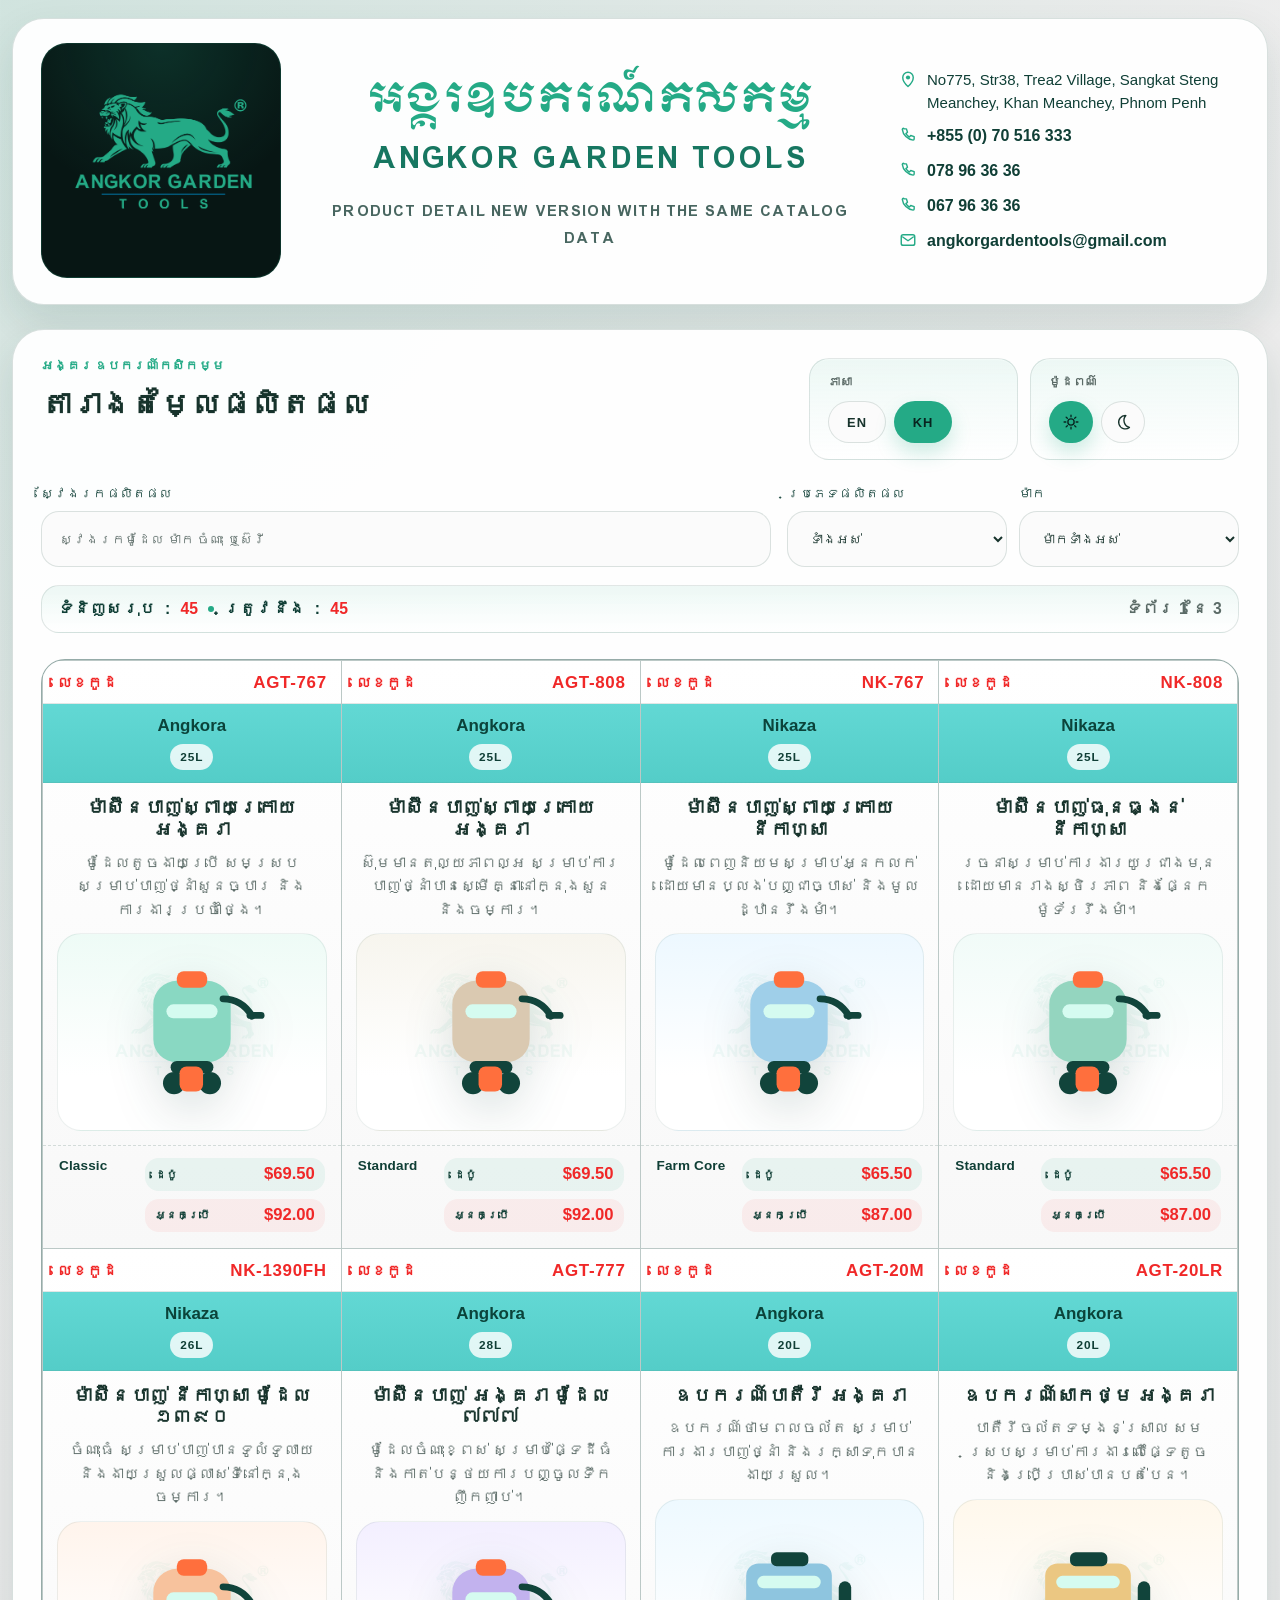
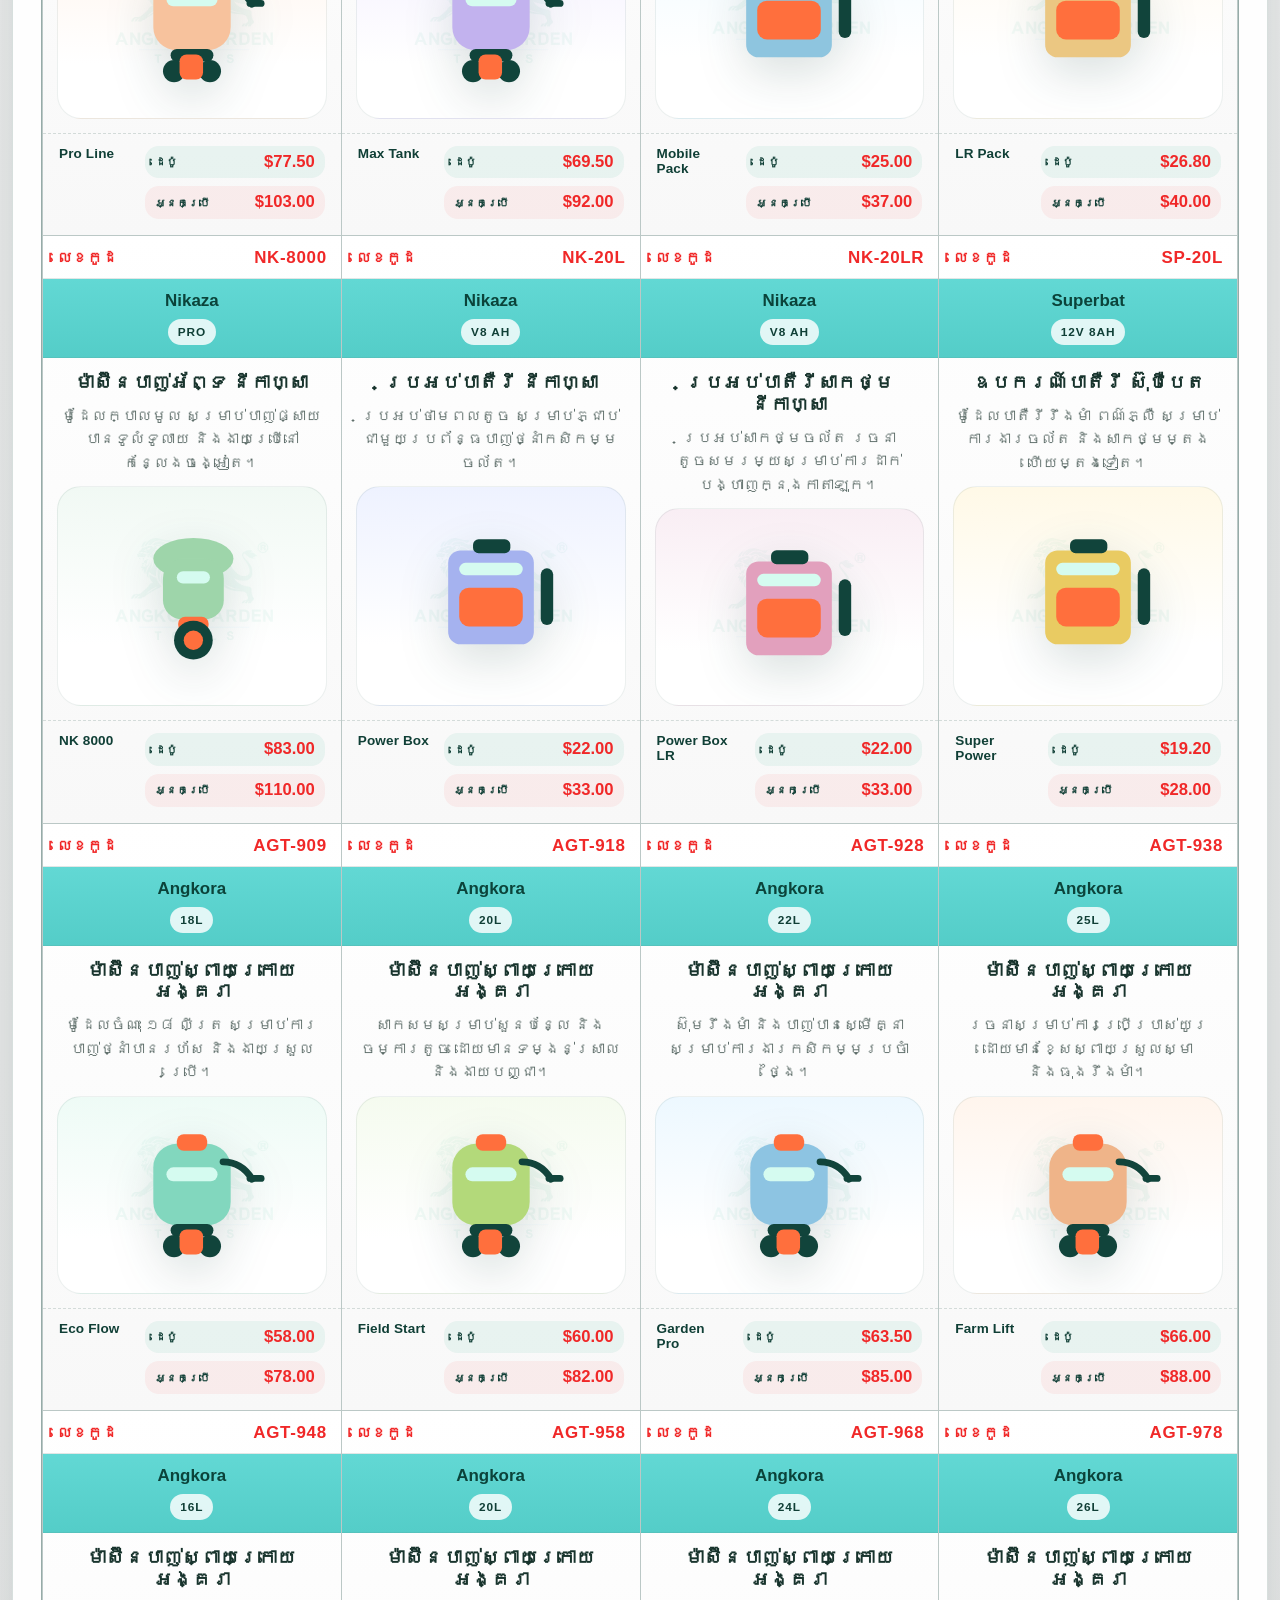
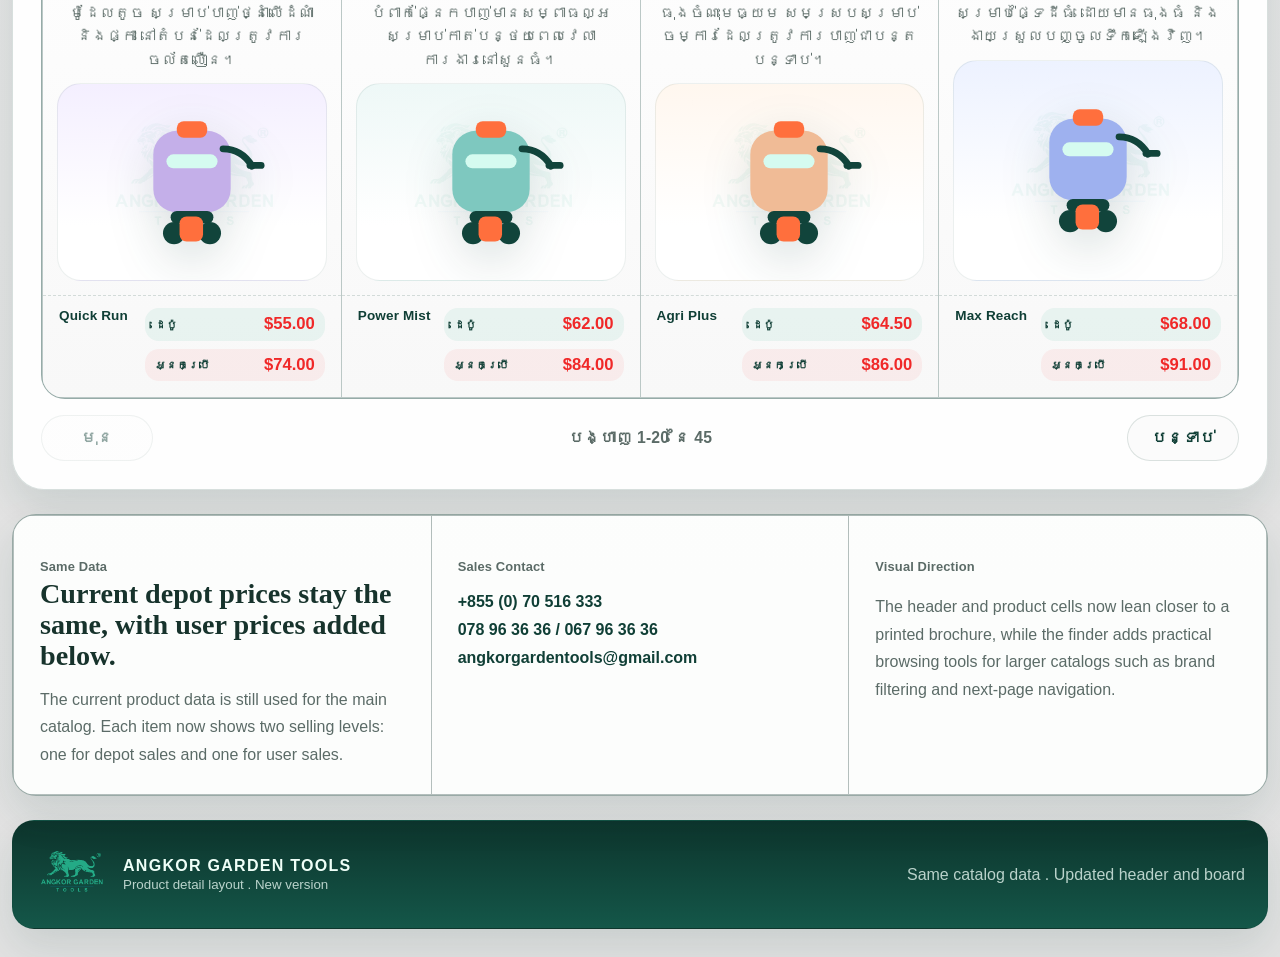
==== index.html @ 1757a7f5 "Initial catalog demo" ====
<!DOCTYPE html>
<html lang="en">
<head>
  <meta charset="UTF-8">
  <meta name="viewport" content="width=device-width, initial-scale=1.0">
  <title>តារាងតម្លៃផលិតផល | Angkor Garden Tools</title>
  <meta
    name="description"
    content="Angkor Garden Tools product detail layout with the same catalog data in a cleaner brochure-inspired format."
  >
  <link rel="icon" type="image/png" href="logo.png">
  <link rel="shortcut icon" href="logo.png">
  <link rel="apple-touch-icon" href="logo.png">
  <link rel="stylesheet" href="styles.css">
</head>
<body>
  <svg class="catalog-symbols" aria-hidden="true" focusable="false">
    <symbol id="icon-sprayer" viewBox="0 0 220 220">
      <rect x="54" y="36" width="112" height="118" rx="34" fill="currentColor"></rect>
      <rect x="88" y="22" width="44" height="24" rx="10" fill="#ff6f3d"></rect>
      <rect x="73" y="70" width="74" height="20" rx="10" fill="#d5fbf0"></rect>
      <rect x="79" y="152" width="62" height="18" rx="9" fill="#11443b"></rect>
      <circle cx="84" cy="184" r="16" fill="#11443b"></circle>
      <circle cx="136" cy="184" r="16" fill="#11443b"></circle>
      <rect x="92" y="160" width="34" height="36" rx="10" fill="#ff6f3d"></rect>
      <path d="M155 62c21 0 33 10 42 25" stroke="#11443b" stroke-width="10" stroke-linecap="round" fill="none"></path>
      <path d="M194 86h16" stroke="#11443b" stroke-width="10" stroke-linecap="round"></path>
    </symbol>
    <symbol id="icon-mister" viewBox="0 0 220 220">
      <ellipse cx="112" cy="56" rx="58" ry="30" fill="currentColor"></ellipse>
      <rect x="68" y="56" width="88" height="88" rx="28" fill="currentColor"></rect>
      <rect x="88" y="74" width="48" height="18" rx="9" fill="#d5fbf0"></rect>
      <rect x="90" y="140" width="44" height="22" rx="10" fill="#ff6f3d"></rect>
      <circle cx="112" cy="174" r="28" fill="#11443b"></circle>
      <circle cx="112" cy="174" r="14" fill="#ff6f3d"></circle>
    </symbol>
    <symbol id="icon-battery" viewBox="0 0 220 220">
      <rect x="48" y="44" width="124" height="136" rx="18" fill="currentColor"></rect>
      <rect x="84" y="28" width="54" height="20" rx="8" fill="#11443b"></rect>
      <rect x="64" y="62" width="92" height="18" rx="9" fill="#d5fbf0"></rect>
      <rect x="64" y="98" width="92" height="56" rx="14" fill="#ff6f3d"></rect>
      <rect x="182" y="70" width="18" height="82" rx="9" fill="#11443b"></rect>
    </symbol>
    <symbol id="icon-location" viewBox="0 0 24 24">
      <path
        d="M12 22s7-6.2 7-12a7 7 0 1 0-14 0c0 5.8 7 12 7 12Z"
        fill="none"
        stroke="currentColor"
        stroke-width="1.9"
        stroke-linejoin="round"
      ></path>
      <circle cx="12" cy="10" r="2.8" fill="currentColor"></circle>
    </symbol>
    <symbol id="icon-phone" viewBox="0 0 24 24">
      <path
        d="M6.8 3.8h3.1l1.4 4.5-2.1 1.9a15.5 15.5 0 0 0 4.6 4.6l1.9-2.1 4.5 1.4v3.1c0 .8-.6 1.5-1.4 1.6a16.5 16.5 0 0 1-14.4-14.4c.1-.8.8-1.4 1.6-1.4Z"
        fill="none"
        stroke="currentColor"
        stroke-width="1.9"
        stroke-linejoin="round"
      ></path>
    </symbol>
    <symbol id="icon-mail" viewBox="0 0 24 24">
      <rect x="3" y="5" width="18" height="14" rx="2.5" fill="none" stroke="currentColor" stroke-width="1.9"></rect>
      <path d="m5 8 7 5 7-5" fill="none" stroke="currentColor" stroke-width="1.9" stroke-linecap="round" stroke-linejoin="round"></path>
    </symbol>
    <symbol id="icon-sun" viewBox="0 0 24 24">
      <circle cx="12" cy="12" r="4.2" fill="none" stroke="currentColor" stroke-width="1.8"></circle>
      <path d="M12 2.8v2.3M12 18.9v2.3M21.2 12h-2.3M5.1 12H2.8M18.5 5.5l-1.6 1.6M7.1 16.9l-1.6 1.6M18.5 18.5l-1.6-1.6M7.1 7.1 5.5 5.5" fill="none" stroke="currentColor" stroke-width="1.8" stroke-linecap="round"></path>
    </symbol>
    <symbol id="icon-moon" viewBox="0 0 24 24">
      <path d="M15.8 3.4a8.9 8.9 0 1 0 4.8 15.9A9.7 9.7 0 0 1 15.8 3.4Z" fill="none" stroke="currentColor" stroke-width="1.8" stroke-linejoin="round"></path>
    </symbol>
  </svg>

  <div class="page-shell">
    <header class="hero">
      <div class="hero__top">
        <a class="hero__logo-wrap" href="#catalog" aria-label="Go to product detail">
          <img class="hero__logo" src="logo.png" alt="Angkor Garden Tools logo">
        </a>

        <div class="hero__title-block">
          <p class="hero__khmer" lang="km">អង្គរឧបករណ៍កសិកម្ម</p>
          <p class="hero__english">ANGKOR GARDEN TOOLS</p>
          <p class="hero__subline">Product detail new version with the same catalog data</p>
        </div>

        <div class="hero__contact" id="contact">
          <p class="hero__address">
            <svg aria-hidden="true"><use href="#icon-location"></use></svg>
            <span>No775, Str38, Trea2 Village, Sangkat Steng Meanchey, Khan Meanchey, Phnom Penh</span>
          </p>
          <a class="hero__contact-item" href="tel:+85570516333">
            <svg aria-hidden="true"><use href="#icon-phone"></use></svg>
            <span>+855 (0) 70 516 333</span>
          </a>
          <a class="hero__contact-item" href="tel:078963636">
            <svg aria-hidden="true"><use href="#icon-phone"></use></svg>
            <span>078 96 36 36</span>
          </a>
          <a class="hero__contact-item" href="tel:067963636">
            <svg aria-hidden="true"><use href="#icon-phone"></use></svg>
            <span>067 96 36 36</span>
          </a>
          <a class="hero__contact-item" href="mailto:angkorgardentools@gmail.com">
            <svg aria-hidden="true"><use href="#icon-mail"></use></svg>
            <span>angkorgardentools@gmail.com</span>
          </a>
        </div>
      </div>

    </header>

    <main>
      <section class="finder" id="catalog">
        <div class="section-heading">
          <div>
            <p class="eyebrow" id="catalogEyebrow">Angkor Garden Tools</p>
            <h2 id="catalogTitle">តារាងតម្លៃផលិតផល</h2>
          </div>
          <div class="section-heading__actions">
            <div class="control-group">
              <p class="control-group__label" id="languageLabel">ភាសា</p>
              <div class="toggle-row" role="group" aria-labelledby="languageLabel">
                <button class="toggle-button toggle-button--compact" id="languageEnglish" data-language-option="en" type="button" aria-label="English" title="English">
                  <span class="toggle-button__abbr" aria-hidden="true">EN</span>
                </button>
                <button class="toggle-button toggle-button--compact is-active" id="languageKhmer" data-language-option="km" type="button" aria-label="Khmer" title="Khmer">
                  <span class="toggle-button__abbr" aria-hidden="true">KH</span>
                </button>
              </div>
            </div>

            <div class="control-group">
              <p class="control-group__label" id="themeLabel">ម៉ូដពណ៌</p>
              <div class="toggle-row" role="group" aria-labelledby="themeLabel">
                <button class="toggle-button toggle-button--icon is-active" id="themeLight" data-theme-option="light" type="button" aria-label="White Mode" title="White Mode">
                  <svg class="toggle-button__icon" aria-hidden="true"><use href="#icon-sun"></use></svg>
                </button>
                <button class="toggle-button toggle-button--icon" id="themeDark" data-theme-option="dark" type="button" aria-label="Dark Mode" title="Dark Mode">
                  <svg class="toggle-button__icon" aria-hidden="true"><use href="#icon-moon"></use></svg>
                </button>
              </div>
            </div>
          </div>
        </div>

        <div class="finder__controls">
          <label class="search-field" for="searchInput">
            <span id="searchLabel">ស្វែងរកផលិតផល</span>
            <input
              id="searchInput"
              type="search"
              placeholder="ស្វែងរកម៉ូដែល ម៉ាក ចំណុះ ឬស៊េរី"
              autocomplete="off"
            >
          </label>

          <div class="finder__filters">
            <label class="select-field" for="typeFilter">
              <span id="typeFilterLabel">ប្រភេទផលិតផល</span>
              <select id="typeFilter">
                <option value="all" id="typeOptionAll">ទាំងអស់</option>
                <option value="featured" id="typeOptionFeatured">ពេញនិយម</option>
                <option value="sprayer" id="typeOptionSprayer">ម៉ាស៊ីនបាញ់</option>
                <option value="battery" id="typeOptionBattery">បាតឺរី</option>
              </select>
            </label>

            <label class="select-field" for="brandFilter">
              <span id="brandFilterLabel">ម៉ាក</span>
              <select id="brandFilter">
                <option value="all">ម៉ាកទាំងអស់</option>
              </select>
            </label>
          </div>
        </div>

        <div class="catalog-toolbar" aria-live="polite">
          <p class="catalog-toolbar__summary">
            <span id="totalRecordsLabel">ទំនិញសរុប</span>: <strong id="totalRecords">0</strong>
            <span class="catalog-toolbar__dot" aria-hidden="true"></span>
            <span id="matchingRecordsLabel">ត្រូវនឹង</span>: <strong id="matchingRecords">0</strong>
          </p>
          <p class="catalog-toolbar__page" id="pageStatus">ទំព័រ 1 នៃ 1</p>
        </div>

        <div class="catalog-grid"></div>

        <p class="empty-state" id="emptyStateMessage" hidden>មិនមានផលិតផលត្រូវនឹងការស្វែងរកនេះទេ។</p>

        <div class="pagination" aria-label="Catalog pagination">
          <button class="pagination__button" id="prevPage" type="button">មុន</button>
          <p class="pagination__status" id="paginationStatus">បង្ហាញ 0-0 នៃ 0</p>
          <button class="pagination__button" id="nextPage" type="button">បន្ទាប់</button>
        </div>
      </section>

      <section class="catalog-notes">
        <article>
          <p class="eyebrow">Same Data</p>
          <h2>Current depot prices stay the same, with user prices added below.</h2>
          <p>
            The current product data is still used for the main catalog. Each item now shows two selling levels:
            one for depot sales and one for user sales.
          </p>
        </article>

        <article>
          <p class="eyebrow">Sales Contact</p>
          <ul class="note-list">
            <li>+855 (0) 70 516 333</li>
            <li>078 96 36 36 / 067 96 36 36</li>
            <li>angkorgardentools@gmail.com</li>
          </ul>
        </article>

        <article>
          <p class="eyebrow">Visual Direction</p>
          <p>
            The header and product cells now lean closer to a printed brochure, while the finder adds practical
            browsing tools for larger catalogs such as brand filtering and next-page navigation.
          </p>
        </article>
      </section>
    </main>

    <footer class="site-footer">
      <div class="site-footer__brand">
        <img src="logo.png" alt="" aria-hidden="true">
        <div>
          <p>ANGKOR GARDEN TOOLS</p>
          <small>Product detail layout . New version</small>
        </div>
      </div>
      <p class="site-footer__page">Same catalog data . Updated header and board</p>
    </footer>
  </div>

  <script src="catalog-data.js"></script>
  <script src="app.js"></script>
</body>
</html>
---- styles.css ----
@font-face {
  font-family: "AngkorSovannRound";
  src: url("Fonts/ANGKOR%20SOVANN%20ROUND.TTF") format("truetype");
  font-display: swap;
}

@font-face {
  font-family: "AngkorSovannPreahVihear";
  src: url("Fonts/ANGKOR%20SOVANN%20PREAH%20VIHEAR.TTF") format("truetype");
  font-display: swap;
}

@font-face {
  font-family: "AngkorSovannNokorreach";
  src: url("Fonts/ANGKOR%20SOVANN%20NOKORREACH.TTF") format("truetype");
  font-display: swap;
}

@font-face {
  font-family: "AngkorSovannTorngvorng";
  src: url("Fonts/ANGKOR%20SOVANN%20TORNGVORNG%20V201.TTF") format("truetype");
  font-display: swap;
}

@font-face {
  font-family: "KhJrungThom";
  src: url("Fonts/KH%20JRUNG%20THOM%20%5BVERSION%202.00%5D.TTF") format("truetype");
  font-display: swap;
}

@font-face {
  font-family: "KasseUltraFLF";
  src: url("Fonts/KASSEULTRAFLF.TTF") format("truetype");
  font-display: swap;
}

:root {
  --brand: #24aa86;
  --brand-deep: #177761;
  --brand-dark: #103f36;
  --brand-soft: #5fd3cd;
  --paper: #f2f2f2;
  --card: #ffffff;
  --ink: #17332c;
  --muted: #5b6b67;
  --line: rgba(16, 63, 54, 0.16);
  --danger: #f02828;
  --shadow: 0 18px 42px rgba(16, 63, 54, 0.12);
  --page-glow: rgba(36, 170, 134, 0.14);
  --page-start: #ededed;
  --page-end: #e2e2e2;
  --surface: rgba(255, 255, 255, 0.95);
  --surface-alt: rgba(255, 255, 255, 0.96);
  --surface-soft: #fbfbfb;
  --card-top: #ffffff;
  --card-bottom: #f8f8f8;
  --footer-top: #0d342c;
  --footer-bottom: #145749;
  --footer-text: #effff8;
  --footer-muted: rgba(239, 255, 248, 0.76);
  --radius-xl: 32px;
  --radius-lg: 24px;
  --radius-md: 18px;
  --font-body: "Segoe UI", "Trebuchet MS", sans-serif;
  --font-ui: "KhJrungThom", "Franklin Gothic Medium", sans-serif;
  --font-display: "Book Antiqua", "Palatino Linotype", serif;
  --font-kh-hero: "AngkorSovannNokorreach", "Leelawadee UI", sans-serif;
  --font-kh-display: "Noto Sans Khmer", "Khmer OS Battambang", "Arial", sans-serif;
  --font-kh-ui: "Noto Sans Khmer", "Khmer OS Battambang", "Arial", sans-serif;
}

* {
  box-sizing: border-box;
}

html {
  scroll-behavior: smooth;
}

body {
  margin: 0;
  min-height: 100vh;
  color: var(--ink);
  background:
    radial-gradient(circle at top left, var(--page-glow), transparent 30%),
    linear-gradient(180deg, var(--page-start) 0%, var(--page-end) 100%);
  font-family: var(--font-body);
  transition: background 180ms ease, color 180ms ease;
}

body[data-theme="dark"] {
  --brand: #34d4aa;
  --brand-deep: #f0fffb;
  --brand-dark: #ddfff8;
  --paper: #0d1417;
  --card: #101b1f;
  --ink: #edf8f5;
  --muted: #bdd0ca;
  --line: rgba(191, 255, 236, 0.16);
  --danger: #ff6767;
  --shadow: 0 18px 42px rgba(0, 0, 0, 0.35);
  --page-glow: rgba(36, 170, 134, 0.18);
  --page-start: #0d1417;
  --page-end: #152126;
  --surface: rgba(14, 22, 26, 0.95);
  --surface-alt: rgba(18, 30, 35, 0.96);
  --surface-soft: #16262b;
  --card-top: #1a2b30;
  --card-bottom: #122026;
  --footer-top: #071210;
  --footer-bottom: #0f2a23;
  --footer-text: #f1fffa;
  --footer-muted: rgba(241, 255, 250, 0.72);
}

body::before {
  content: "";
  position: fixed;
  inset: 0;
  z-index: -1;
  pointer-events: none;
  background:
    linear-gradient(90deg, rgba(255, 255, 255, 0.12) 0, rgba(255, 255, 255, 0.12) 1px, transparent 1px, transparent 64px),
    linear-gradient(rgba(255, 255, 255, 0.06) 0, rgba(255, 255, 255, 0.06) 1px, transparent 1px, transparent 64px);
  opacity: 0.35;
}

img {
  display: block;
  max-width: 100%;
}

a {
  color: inherit;
  text-decoration: none;
}

button,
input {
  font: inherit;
}

.catalog-symbols {
  position: absolute;
  width: 0;
  height: 0;
  overflow: hidden;
}

.page-shell {
  width: min(1320px, calc(100% - 24px));
  margin: 18px auto 28px;
}

.hero,
.finder,
.catalog-notes,
.site-footer {
  border: 1px solid var(--line);
  box-shadow: var(--shadow);
}

.hero,
.finder,
.catalog-notes {
  background: var(--surface);
}

.hero {
  padding: 24px 28px 26px;
  border-radius: var(--radius-xl);
}

.hero__top {
  display: grid;
  grid-template-columns: minmax(190px, 240px) minmax(280px, 1fr) minmax(270px, 340px);
  gap: 24px;
  align-items: center;
}

.hero__logo-wrap {
  display: flex;
  justify-content: center;
  align-items: center;
  min-height: 188px;
  padding: 16px;
  border-radius: 26px;
  background:
    radial-gradient(circle at top, rgba(36, 170, 134, 0.18), transparent 60%),
    #071614;
  border: 1px solid rgba(36, 170, 134, 0.2);
}

.hero__logo {
  width: min(100%, 210px);
}

.hero__title-block {
  text-align: center;
}

.hero__khmer,
.hero__english,
.hero__subline,
.hero__contact p,
.hero__contact a {
  margin: 0;
}

.hero__khmer {
  color: var(--brand);
  font-family: var(--font-kh-hero);
  font-size: clamp(2rem, 3.6vw, 3.35rem);
  line-height: 1.14;
}

.hero__english {
  margin-top: 10px;
  color: var(--brand-deep);
  font-family: var(--font-ui);
  font-size: clamp(1.45rem, 2.3vw, 2.4rem);
  letter-spacing: 0.1em;
}

.hero__subline {
  margin-top: 12px;
  color: #486660;
  font-family: var(--font-ui);
  font-size: 0.92rem;
  letter-spacing: 0.08em;
  text-transform: uppercase;
}

.hero__contact {
  display: grid;
  gap: 10px;
  align-self: stretch;
  align-content: center;
}

.hero__address,
.hero__contact-item {
  display: flex;
  align-items: flex-start;
  gap: 10px;
  line-height: 1.55;
}

.hero__contact svg {
  width: 18px;
  height: 18px;
  flex: 0 0 auto;
  margin-top: 2px;
  color: var(--brand);
}

.hero__address {
  color: var(--brand-dark);
  font-size: 0.94rem;
}

.hero__contact-item {
  color: var(--brand-dark);
  font-weight: 700;
}

.eyebrow {
  margin: 0 0 12px;
  color: var(--brand);
  font-family: var(--font-ui);
  font-size: 0.82rem;
  font-weight: 700;
  letter-spacing: 0.14em;
  text-transform: uppercase;
}

.section-heading h1,
.section-heading h2,
.catalog-card__body h3,
.catalog-notes h2 {
  margin: 0;
  font-family: var(--font-display);
}

main {
  display: grid;
  gap: 24px;
  margin-top: 24px;
}

.finder {
  padding: 28px;
  border-radius: var(--radius-xl);
}

.section-heading {
  display: grid;
  grid-template-columns: minmax(0, 1fr) minmax(280px, 430px);
  gap: 20px;
  align-items: start;
}

.section-heading h1,
.section-heading h2 {
  font-size: clamp(1.75rem, 2.8vw, 2.8rem);
  line-height: 1.08;
}

.section-heading__actions {
  display: grid;
  grid-template-columns: repeat(2, minmax(0, 1fr));
  gap: 12px;
}

.control-group {
  padding: 16px 18px;
  border: 1px solid rgba(16, 63, 54, 0.12);
  border-radius: 20px;
  background: linear-gradient(180deg, rgba(36, 170, 134, 0.08), var(--surface-alt));
  box-shadow: inset 0 1px 0 rgba(255, 255, 255, 0.28);
}

.control-group__label {
  margin: 0 0 12px;
  color: var(--muted);
  font-family: var(--font-ui);
  font-size: 0.76rem;
  font-weight: 700;
  letter-spacing: 0.12em;
  text-transform: uppercase;
}

.toggle-row {
  display: flex;
  flex-wrap: wrap;
  align-items: center;
  gap: 8px;
}

.toggle-button {
  display: inline-flex;
  align-items: center;
  justify-content: center;
  min-height: 42px;
  padding: 0 14px;
  border: 1px solid rgba(16, 63, 54, 0.14);
  border-radius: 999px;
  background: var(--surface-soft);
  color: var(--ink);
  cursor: pointer;
  font-family: var(--font-ui);
  font-weight: 700;
  transition: transform 160ms ease, border-color 160ms ease, background 160ms ease, color 160ms ease, box-shadow 160ms ease;
}

.toggle-button--compact {
  min-width: 58px;
  padding: 0 12px;
}

.toggle-button--icon {
  width: 44px;
  min-width: 44px;
  padding: 0;
}

.toggle-button__abbr {
  display: block;
  font-size: 0.82rem;
  letter-spacing: 0.08em;
  line-height: 1;
}

.toggle-button__icon {
  width: 18px;
  height: 18px;
  display: block;
  margin: 0 auto;
}

.toggle-button:hover,
.toggle-button:focus-visible {
  transform: translateY(-2px);
  border-color: rgba(36, 170, 134, 0.36);
}

.toggle-button.is-active {
  border-color: transparent;
  background: var(--brand);
  color: #08241f;
  box-shadow: 0 10px 20px rgba(36, 170, 134, 0.22);
}

html[lang="km"] .eyebrow,
html[lang="km"] .control-group__label,
html[lang="km"] .search-field,
html[lang="km"] .select-field,
html[lang="km"] .toggle-button,
html[lang="km"] .pagination__button,
html[lang="km"] .pagination__status,
html[lang="km"] .catalog-toolbar__summary,
html[lang="km"] .catalog-toolbar__page,
html[lang="km"] .empty-state,
html[lang="km"] .catalog-card__meta span,
html[lang="km"] .catalog-card__price-row small {
  font-family: var(--font-kh-ui) !important;
  font-size-adjust: 0.52;
  letter-spacing: 0.01em;
  text-transform: none;
}

html[lang="km"] .section-heading h1,
html[lang="km"] .section-heading h2 {
  font-family: var(--font-kh-display) !important;
  font-size: clamp(1.45rem, 2.35vw, 2.15rem);
  font-weight: 800;
  line-height: 1.32;
}

html[lang="km"] .catalog-card__label {
  font-family: var(--font-kh-ui) !important;
}

html[lang="km"] .catalog-card__body h3,
html[lang="km"] .catalog-card__body p {
  font-family: var(--font-kh-ui) !important;
  letter-spacing: 0;
}

html[lang="km"] #detailHeading,
html[lang="km"] #similarTitle {
  font-family: var(--font-kh-display) !important;
  font-weight: 800;
}

html[lang="km"] .detail-back,
html[lang="km"] .detail-copy .eyebrow,
html[lang="km"] .detail-product-title,
html[lang="km"] .detail-product-description,
html[lang="km"] .detail-fact__label,
html[lang="km"] .detail-fact strong,
html[lang="km"] .detail-chip-group__title,
html[lang="km"] .detail-chip,
html[lang="km"] .detail-price-card__label,
html[lang="km"] .stock-pill,
html[lang="km"] .detail-subcopy,
html[lang="km"] #detailBack,
html[lang="km"] #detailMissing {
  font-family: var(--font-kh-ui) !important;
}

.finder__controls {
  display: grid;
  grid-template-columns: minmax(0, 1fr) auto;
  gap: 16px;
  align-items: end;
  margin-top: 26px;
}

.search-field {
  display: grid;
  gap: 10px;
  color: var(--brand-dark);
  font-family: var(--font-ui);
  font-size: 0.82rem;
  letter-spacing: 0.1em;
  text-transform: uppercase;
}

.search-field input {
  width: 100%;
  min-height: 56px;
  padding: 0 18px;
  border: 1px solid rgba(16, 63, 54, 0.14);
  border-radius: var(--radius-md);
  background: var(--surface-soft);
  color: var(--ink);
  outline: none;
}

.search-field input::placeholder {
  color: var(--muted);
}

.search-field input:focus {
  border-color: rgba(36, 170, 134, 0.55);
  box-shadow: 0 0 0 4px rgba(36, 170, 134, 0.12);
}

.finder__filters {
  display: grid;
  grid-template-columns: repeat(2, minmax(170px, 220px));
  gap: 12px;
}

.select-field {
  display: grid;
  gap: 10px;
  color: var(--brand-dark);
  font-family: var(--font-ui);
  font-size: 0.82rem;
  letter-spacing: 0.1em;
  text-transform: uppercase;
}

.select-field select {
  min-height: 56px;
  padding: 0 18px;
  border: 1px solid rgba(16, 63, 54, 0.14);
  border-radius: var(--radius-md);
  background: var(--surface-soft);
  color: var(--ink);
  outline: none;
}

.select-field select:focus {
  border-color: rgba(36, 170, 134, 0.55);
  box-shadow: 0 0 0 4px rgba(36, 170, 134, 0.12);
}

.filter-chips {
  display: flex;
  flex-wrap: wrap;
  gap: 10px;
}

.filter-chip {
  min-height: 48px;
  padding: 0 18px;
  border: 1px solid rgba(16, 63, 54, 0.12);
  border-radius: 999px;
  background: var(--surface-soft);
  color: var(--brand-dark);
  cursor: pointer;
  font-weight: 700;
  transition: transform 160ms ease, border-color 160ms ease, background 160ms ease, color 160ms ease;
}

.filter-chip:hover,
.filter-chip:focus-visible {
  transform: translateY(-2px);
  border-color: rgba(36, 170, 134, 0.36);
}

.filter-chip.is-active {
  background: var(--brand);
  border-color: transparent;
  color: #08241f;
}

.catalog-toolbar {
  display: flex;
  align-items: center;
  justify-content: space-between;
  gap: 16px;
  margin-top: 18px;
  padding: 14px 16px;
  border: 1px solid rgba(16, 63, 54, 0.12);
  border-radius: 18px;
  background: linear-gradient(180deg, rgba(36, 170, 134, 0.08), var(--surface-alt));
}

.catalog-toolbar__summary,
.catalog-toolbar__page,
.pagination__status {
  margin: 0;
}

.catalog-toolbar__summary {
  display: flex;
  flex-wrap: wrap;
  align-items: center;
  gap: 10px;
  color: var(--brand-dark);
  font-family: var(--font-ui);
  font-weight: 700;
}

.catalog-toolbar__summary strong {
  color: var(--danger);
}

.catalog-toolbar__dot {
  width: 6px;
  height: 6px;
  border-radius: 50%;
  background: var(--brand);
}

.catalog-toolbar__page {
  color: var(--muted);
  font-family: var(--font-ui);
  font-weight: 700;
}

.catalog-grid {
  display: grid;
  grid-template-columns: repeat(4, minmax(0, 1fr));
  gap: 1px;
  margin-top: 26px;
  padding: 1px;
  overflow: hidden;
  border: 1px solid rgba(16, 63, 54, 0.22);
  border-radius: 24px;
  background: rgba(16, 63, 54, 0.28);
}

.catalog-card {
  display: grid;
  grid-template-rows: auto auto auto 1fr auto;
  min-height: 100%;
  background: linear-gradient(180deg, var(--card-top), var(--card-bottom));
  transition: transform 180ms ease, box-shadow 180ms ease;
}

.catalog-card:hover {
  transform: translateY(-4px);
  box-shadow: 0 16px 28px rgba(16, 63, 54, 0.14);
  z-index: 1;
}

.catalog-card[hidden] {
  display: none;
}

.catalog-card--link {
  color: inherit;
}

.catalog-card--link:hover,
.catalog-card--link:focus-visible {
  z-index: 1;
}

.catalog-card--link:focus-visible {
  outline: 2px solid rgba(36, 170, 134, 0.48);
  outline-offset: -2px;
  transform: translateY(-4px);
  box-shadow: 0 16px 28px rgba(16, 63, 54, 0.14);
}

.catalog-card__head {
  display: flex;
  justify-content: space-between;
  align-items: center;
  gap: 12px;
  padding: 12px 14px 10px;
  border-bottom: 1px solid rgba(16, 63, 54, 0.12);
}

.catalog-card__label {
  color: var(--danger);
  font-family: "AngkorSovannPreahVihear", "Leelawadee UI", sans-serif;
  font-size: 0.96rem;
  font-weight: 700;
}

.catalog-card__code {
  color: var(--danger);
  font-size: 1.06rem;
  font-weight: 800;
  letter-spacing: 0.04em;
}

.catalog-card__band {
  padding: 12px 14px;
  border-bottom: 1px solid rgba(16, 63, 54, 0.14);
  background: linear-gradient(180deg, #62d8d4, #54cdc8);
  text-align: center;
}

.catalog-card__brand {
  display: block;
  color: #0b433a;
  font-size: 1.06rem;
  font-weight: 800;
}

.catalog-card__volume {
  display: inline-flex;
  margin-top: 8px;
  padding: 6px 10px;
  border-radius: 999px;
  background: rgba(255, 255, 255, 0.82);
  color: var(--brand-dark);
  font-size: 0.74rem;
  font-weight: 800;
  letter-spacing: 0.08em;
  text-transform: uppercase;
}

.catalog-card__body {
  padding: 14px 16px 12px;
  text-align: center;
}

.catalog-card__body h3 {
  font-size: 1.18rem;
  line-height: 1.16;
}

.catalog-card__body p {
  margin: 10px 0 0;
  color: var(--muted);
  font-size: 0.94rem;
  line-height: 1.56;
}

.catalog-card__art {
  position: relative;
  min-height: 198px;
  margin: 0 14px 14px;
  overflow: hidden;
  border: 1px solid rgba(16, 63, 54, 0.08);
  border-radius: 24px;
  background: linear-gradient(180deg, var(--art-bg), var(--card-top) 72%);
  display: grid;
  place-items: center;
}

.catalog-card__art::before {
  content: "";
  position: absolute;
  inset: 16px;
  border-radius: 20px;
  background:
    radial-gradient(circle at top, rgba(255, 255, 255, 0.56), transparent 54%),
    url("logo.png") center/78% no-repeat;
  opacity: 0.06;
}

.catalog-card__art svg {
  position: relative;
  z-index: 1;
  width: 74%;
  max-width: 152px;
  color: var(--art-color);
  filter: drop-shadow(0 16px 24px rgba(16, 63, 54, 0.16));
}

.catalog-card__meta {
  display: flex;
  align-items: flex-start;
  justify-content: space-between;
  gap: 12px;
  padding: 12px 16px 16px;
  border-top: 1px dashed rgba(16, 63, 54, 0.16);
}

.catalog-card__meta span {
  color: var(--brand-dark);
  font-size: 0.86rem;
  font-weight: 700;
}

.catalog-card__price-stack {
  display: grid;
  gap: 8px;
  width: min(100%, 180px);
  margin-left: auto;
}

.catalog-card__price-row {
  display: flex;
  align-items: center;
  justify-content: space-between;
  gap: 10px;
  padding: 8px 10px;
  border-radius: 14px;
  background: rgba(36, 170, 134, 0.08);
}

.catalog-card__price-row + .catalog-card__price-row {
  background: rgba(240, 40, 40, 0.06);
}

.catalog-card__price-row small {
  color: var(--brand-dark);
  font-size: 0.7rem;
  font-weight: 800;
  letter-spacing: 0.08em;
  text-transform: uppercase;
}

.catalog-card__price-row strong {
  color: var(--danger);
  font-size: 1.04rem;
  line-height: 1;
}

.empty-state {
  margin: 18px 0 0;
  padding: 14px 16px;
  border-radius: 16px;
  background: rgba(36, 170, 134, 0.08);
  color: var(--brand-dark);
  font-weight: 700;
}

.pagination {
  display: flex;
  align-items: center;
  justify-content: space-between;
  gap: 14px;
  margin-top: 16px;
}

.pagination__button {
  min-width: 112px;
  min-height: 46px;
  padding: 0 18px;
  border: 1px solid rgba(16, 63, 54, 0.14);
  border-radius: 999px;
  background: var(--surface-soft);
  color: var(--brand-dark);
  cursor: pointer;
  font-family: var(--font-ui);
  font-weight: 700;
  transition: transform 160ms ease, border-color 160ms ease, background 160ms ease, opacity 160ms ease;
}

.pagination__button:hover,
.pagination__button:focus-visible {
  transform: translateY(-2px);
  border-color: rgba(36, 170, 134, 0.36);
}

.pagination__button:disabled {
  cursor: not-allowed;
  opacity: 0.45;
  transform: none;
}

.pagination__status {
  color: var(--muted);
  font-family: var(--font-ui);
  font-weight: 700;
  text-align: center;
}

.detail-page,
.detail-similar {
  padding: 24px 28px 28px;
}

.detail-similar {
  margin-top: 24px;
}

.detail-back {
  display: inline-flex;
  align-items: center;
  justify-content: center;
  min-height: 46px;
  margin-top: 24px;
  padding: 0 18px;
  border: 1px solid rgba(16, 63, 54, 0.14);
  border-radius: 999px;
  background: var(--surface-soft);
  color: var(--brand-dark);
  font-family: var(--font-ui);
  font-weight: 700;
  transition: transform 160ms ease, border-color 160ms ease, background 160ms ease;
}

.detail-back:hover,
.detail-back:focus-visible {
  transform: translateY(-2px);
  border-color: rgba(36, 170, 134, 0.36);
}

.detail-layout {
  display: grid;
  grid-template-columns: minmax(300px, 380px) minmax(0, 1fr);
  gap: 24px;
  margin-top: 20px;
}

.detail-panel {
  padding: 24px;
  border: 1px solid var(--line);
  border-radius: 28px;
  background: linear-gradient(180deg, var(--card-top), var(--card-bottom));
}

.detail-panel__head {
  display: flex;
  align-items: flex-start;
  justify-content: space-between;
  gap: 16px;
}

.detail-panel__head .eyebrow {
  margin: 0;
}

.detail-panel__code {
  margin: 8px 0 0;
  color: var(--danger);
  font-size: 1.8rem;
  font-weight: 800;
  letter-spacing: 0.06em;
}

.detail-panel__band {
  display: flex;
  align-items: center;
  justify-content: space-between;
  gap: 12px;
  margin-top: 22px;
  padding: 14px 16px;
  border-radius: 20px;
  background: linear-gradient(180deg, #62d8d4, #54cdc8);
}

.detail-panel__brand {
  color: #0b433a;
  font-size: 1.08rem;
  font-weight: 800;
}

.detail-panel__volume {
  display: inline-flex;
  padding: 7px 12px;
  border-radius: 999px;
  background: rgba(255, 255, 255, 0.82);
  color: var(--brand-dark);
  font-size: 0.76rem;
  font-weight: 800;
  letter-spacing: 0.08em;
  text-transform: uppercase;
}

.detail-art {
  margin-top: 20px;
}

.detail-art__frame {
  position: relative;
  min-height: 360px;
  overflow: hidden;
  border: 1px solid rgba(16, 63, 54, 0.08);
  border-radius: 28px;
  background: linear-gradient(180deg, var(--art-bg), var(--card-top) 72%);
  display: grid;
  place-items: center;
}

.detail-art__frame::before {
  content: "";
  position: absolute;
  inset: 18px;
  border-radius: 24px;
  background:
    radial-gradient(circle at top, rgba(255, 255, 255, 0.56), transparent 54%),
    url("logo.png") center/74% no-repeat;
  opacity: 0.06;
}

.detail-art__frame svg {
  position: relative;
  z-index: 1;
  width: min(74%, 260px);
  color: var(--art-color);
  filter: drop-shadow(0 20px 26px rgba(16, 63, 54, 0.18));
}

.detail-copy .eyebrow,
.detail-product-title,
.detail-product-description {
  margin: 0;
}

.detail-product-title {
  margin-top: 10px;
  font-size: clamp(1.7rem, 3vw, 2.45rem);
  line-height: 1.16;
}

.detail-product-description {
  margin-top: 14px;
  color: var(--muted);
  font-size: 1rem;
  line-height: 1.8;
}

.detail-facts {
  display: grid;
  grid-template-columns: repeat(3, minmax(0, 1fr));
  gap: 14px;
  margin-top: 24px;
}

.detail-fact {
  padding: 16px 18px;
  border: 1px solid var(--line);
  border-radius: 20px;
  background: var(--surface-soft);
}

.detail-fact__label {
  display: block;
  color: var(--muted);
  font-family: var(--font-ui);
  font-size: 0.78rem;
  font-weight: 800;
  letter-spacing: 0.08em;
  text-transform: uppercase;
}

.detail-fact strong {
  display: block;
  margin-top: 12px;
  color: var(--brand-dark);
  font-size: 1.08rem;
}

.stock-pill {
  display: inline-flex;
  align-items: center;
  justify-content: center;
  min-height: 40px;
  padding: 0 14px;
  border-radius: 999px;
  font-family: var(--font-ui);
  font-size: 0.78rem;
  font-weight: 800;
  letter-spacing: 0.04em;
}

.stock-pill--in {
  background: rgba(36, 170, 134, 0.12);
  color: var(--brand-dark);
}

.stock-pill--low {
  background: rgba(255, 182, 71, 0.18);
  color: #87520a;
}

.stock-pill--out {
  background: rgba(240, 40, 40, 0.12);
  color: var(--danger);
}

.detail-chip-groups {
  display: grid;
  grid-template-columns: repeat(2, minmax(0, 1fr));
  gap: 16px;
  margin-top: 24px;
}

.detail-chip-group {
  padding: 18px;
  border: 1px solid var(--line);
  border-radius: 24px;
  background: var(--surface-soft);
}

.detail-chip-group__title {
  margin: 0 0 14px;
  color: var(--brand-dark);
  font-size: 1rem;
}

.detail-chip-row {
  display: flex;
  flex-wrap: wrap;
  gap: 12px;
}

.detail-chip {
  display: inline-flex;
  align-items: center;
  gap: 10px;
  min-height: 42px;
  padding: 0 14px;
  border: 1px solid var(--line);
  border-radius: 999px;
  background: rgba(36, 170, 134, 0.08);
  color: var(--brand-dark);
  font-weight: 700;
}

.detail-chip--link {
  transition: transform 160ms ease, border-color 160ms ease, background 160ms ease, color 160ms ease;
}

.detail-chip--link:hover,
.detail-chip--link:focus-visible {
  transform: translateY(-2px);
  border-color: rgba(36, 170, 134, 0.36);
}

.detail-chip--link.is-active {
  border-color: transparent;
  background: var(--brand);
  color: #08241f;
  box-shadow: 0 10px 20px rgba(36, 170, 134, 0.16);
}

.detail-chip__swatch {
  width: 18px;
  height: 18px;
  border: 1px solid rgba(16, 63, 54, 0.16);
  border-radius: 50%;
  flex: none;
}

.detail-price-list {
  display: grid;
  grid-template-columns: repeat(2, minmax(0, 1fr));
  gap: 14px;
  margin-top: 24px;
}

.detail-price-card {
  padding: 18px 20px;
  border: 1px solid var(--line);
  border-radius: 24px;
  background: linear-gradient(180deg, rgba(36, 170, 134, 0.08), rgba(255, 255, 255, 0.84));
}

.detail-price-card:nth-child(2) {
  background: linear-gradient(180deg, rgba(240, 40, 40, 0.06), rgba(255, 255, 255, 0.84));
}

.detail-price-card__label {
  display: block;
  color: var(--brand-dark);
  font-size: 0.78rem;
  font-weight: 800;
  letter-spacing: 0.08em;
  text-transform: uppercase;
}

.detail-price-card strong {
  display: block;
  margin-top: 10px;
  color: var(--danger);
  font-size: 1.7rem;
  line-height: 1;
}

.detail-subcopy {
  margin: 10px 0 0;
  color: var(--muted);
  line-height: 1.7;
  max-width: 52ch;
}

.similar-grid {
  display: grid;
  grid-template-columns: repeat(4, minmax(0, 1fr));
  gap: 1px;
  margin-top: 22px;
  padding: 1px;
  overflow: hidden;
  border: 1px solid rgba(16, 63, 54, 0.22);
  border-radius: 24px;
  background: rgba(16, 63, 54, 0.28);
}

.catalog-notes {
  display: grid;
  grid-template-columns: repeat(3, 1fr);
  gap: 1px;
  padding: 1px;
  overflow: hidden;
  border-radius: 24px;
  background: rgba(16, 63, 54, 0.22);
}

.catalog-notes article {
  padding: 26px;
  background: var(--surface-alt);
}

.catalog-notes h2 {
  font-size: clamp(1.5rem, 2.2vw, 2.1rem);
  line-height: 1.1;
}

.catalog-notes p {
  margin: 14px 0 0;
  color: var(--muted);
  line-height: 1.72;
}

.note-list {
  margin: 14px 0 0;
  padding: 0;
  list-style: none;
}

.note-list li {
  color: var(--brand-dark);
  font-weight: 700;
}

.note-list li + li {
  margin-top: 10px;
}

.site-footer {
  display: flex;
  align-items: center;
  justify-content: space-between;
  gap: 18px;
  margin-top: 24px;
  padding: 18px 22px;
  border-radius: 22px;
  background: linear-gradient(180deg, var(--footer-top), var(--footer-bottom));
  color: var(--footer-text);
}

.site-footer__brand {
  display: flex;
  align-items: center;
  gap: 16px;
}

.site-footer__brand img {
  width: 72px;
  border-radius: 12px;
}

.site-footer__brand p,
.site-footer__brand small,
.site-footer__page {
  margin: 0;
}

.site-footer__brand p {
  font-weight: 800;
  letter-spacing: 0.08em;
}

.site-footer__brand small,
.site-footer__page {
  color: var(--footer-muted);
}

body[data-theme="dark"] .hero__logo-wrap {
  border-color: rgba(95, 211, 205, 0.24);
}

body[data-theme="dark"] .hero__subline {
  color: #9ab7b0;
}

body[data-theme="dark"] .hero__english,
body[data-theme="dark"] .hero__address,
body[data-theme="dark"] .hero__contact-item,
body[data-theme="dark"] .catalog-card__meta span,
body[data-theme="dark"] .filter-chip,
body[data-theme="dark"] .pagination__button {
  color: #dff9f2;
}

body[data-theme="dark"] .catalog-card__band {
  background: linear-gradient(180deg, #2f8f8a, #256e69);
}

body[data-theme="dark"] .catalog-card__brand {
  color: #effffb;
}

body[data-theme="dark"] .catalog-card__volume {
  background: rgba(255, 255, 255, 0.12);
  color: #edfffa;
}

body[data-theme="dark"] .catalog-card__body p {
  color: #c4d7d1;
}

body[data-theme="dark"] .catalog-card__art::before {
  opacity: 0.08;
}

body[data-theme="dark"] .control-group,
body[data-theme="dark"] .detail-back,
body[data-theme="dark"] .detail-panel,
body[data-theme="dark"] .detail-fact,
body[data-theme="dark"] .detail-chip-group,
body[data-theme="dark"] .detail-price-card,
body[data-theme="dark"] .catalog-toolbar,
body[data-theme="dark"] .search-field input,
body[data-theme="dark"] .select-field select,
body[data-theme="dark"] .pagination__button,
body[data-theme="dark"] .toggle-button {
  border-color: rgba(191, 255, 236, 0.14);
}

body[data-theme="dark"] .toggle-button.is-active {
  color: #042019;
}

body[data-theme="dark"] .search-field input::placeholder {
  color: #a9c1bb;
}

body[data-theme="dark"] .detail-panel__band {
  background: linear-gradient(180deg, #2f8f8a, #256e69);
}

body[data-theme="dark"] .detail-panel__brand,
body[data-theme="dark"] .detail-panel__volume,
body[data-theme="dark"] .detail-fact strong,
body[data-theme="dark"] .detail-chip-group__title,
body[data-theme="dark"] .detail-chip,
body[data-theme="dark"] .detail-price-card__label {
  color: #effffb;
}

body[data-theme="dark"] .detail-panel__volume {
  background: rgba(255, 255, 255, 0.12);
}

body[data-theme="dark"] .detail-product-description,
body[data-theme="dark"] .detail-subcopy,
body[data-theme="dark"] .detail-fact__label {
  color: #c4d7d1;
}

body[data-theme="dark"] .detail-art__frame::before {
  opacity: 0.08;
}

body[data-theme="dark"] .detail-chip {
  background: rgba(95, 211, 205, 0.08);
}

body[data-theme="dark"] .detail-chip--link.is-active {
  color: #042019;
}

body[data-theme="dark"] .detail-price-card {
  background: linear-gradient(180deg, rgba(36, 170, 134, 0.14), rgba(17, 31, 36, 0.92));
}

body[data-theme="dark"] .detail-price-card:nth-child(2) {
  background: linear-gradient(180deg, rgba(240, 40, 40, 0.1), rgba(17, 31, 36, 0.92));
}

body[data-theme="dark"] .stock-pill--low {
  color: #ffe2ad;
}

body[data-theme="dark"] .stock-pill--out {
  color: #ffd1d1;
}

@media (max-width: 1100px) {
  .hero {
    padding: 22px 24px 24px;
  }

  .hero__top {
    grid-template-columns: minmax(150px, 210px) minmax(0, 1fr);
    align-items: start;
  }

  .hero__logo-wrap {
    min-height: 170px;
  }

  .hero__title-block {
    text-align: left;
  }

  .hero__contact {
    grid-column: 1 / -1;
    grid-template-columns: repeat(2, minmax(0, 1fr));
    gap: 12px 18px;
    padding-top: 18px;
    border-top: 1px solid rgba(16, 63, 54, 0.12);
  }

  .section-heading,
  .finder__controls,
  .catalog-notes {
    grid-template-columns: 1fr;
  }

  .section-heading__actions {
    grid-template-columns: repeat(2, minmax(0, 1fr));
    max-width: 440px;
  }

  .catalog-grid {
    grid-template-columns: repeat(2, minmax(0, 1fr));
  }

  .detail-layout {
    grid-template-columns: 1fr;
  }

  .similar-grid {
    grid-template-columns: repeat(2, minmax(0, 1fr));
  }

  .finder__filters {
    grid-template-columns: repeat(2, minmax(0, 1fr));
  }
}

@media (max-width: 760px) {
  .page-shell {
    width: min(100% - 12px, 1320px);
    margin: 10px auto 18px;
  }

  main {
    gap: 16px;
    margin-top: 16px;
  }

  .hero,
  .finder {
    padding: 18px;
    border-radius: 24px;
  }

  .hero__top {
    grid-template-columns: 1fr;
    gap: 16px;
  }

  .hero__logo-wrap {
    min-height: 122px;
    max-width: 170px;
    margin: 0 auto;
    padding: 12px;
  }

  .hero__title-block {
    text-align: left;
  }

  .hero__khmer {
    font-size: clamp(1.45rem, 8vw, 2.2rem);
  }

  .hero__english {
    font-size: clamp(1.18rem, 5.8vw, 1.5rem);
    letter-spacing: 0.05em;
  }

  .hero__subline {
    font-size: 0.78rem;
    line-height: 1.55;
    letter-spacing: 0.04em;
  }

  .hero__contact {
    grid-template-columns: 1fr;
    gap: 10px;
    padding-top: 14px;
  }

  .hero__address,
  .hero__contact-item {
    font-size: 0.88rem;
  }

  .section-heading {
    gap: 16px;
  }

  .section-heading h1,
  .section-heading h2 {
    line-height: 1.14;
  }

  .section-heading__actions {
    grid-template-columns: repeat(2, minmax(0, 1fr));
    max-width: none;
  }

  .control-group {
    padding: 12px 14px;
    border-radius: 18px;
  }

  .control-group__label {
    margin-bottom: 10px;
    font-size: 0.72rem;
  }

  .toggle-row {
    display: grid;
    grid-template-columns: repeat(2, minmax(0, 1fr));
    gap: 8px;
  }

  .toggle-button {
    width: 100%;
    min-height: 44px;
  }

  .toggle-button--compact,
  .toggle-button--icon {
    min-width: 0;
  }

  .finder__controls {
    gap: 12px;
    margin-top: 20px;
  }

  .search-field input,
  .select-field select {
    min-height: 50px;
    padding: 0 14px;
    font-size: 16px;
  }

  .finder__filters {
    grid-template-columns: 1fr;
    gap: 10px;
  }

  .finder__filters,
  .catalog-toolbar,
  .pagination,
  .detail-facts,
  .detail-chip-groups,
  .detail-price-list {
    grid-template-columns: 1fr;
    flex-direction: column;
    align-items: stretch;
  }

  .section-heading__actions {
    grid-template-columns: repeat(2, minmax(0, 1fr));
  }

  .catalog-toolbar {
    gap: 10px;
    padding: 12px 14px;
  }

  .catalog-toolbar__page,
  .pagination__status {
    text-align: left;
  }

  .catalog-toolbar__summary {
    gap: 8px;
    font-size: 0.92rem;
  }

  .catalog-grid {
    margin-top: 18px;
  }

  .catalog-card__head {
    padding: 10px 12px 9px;
  }

  .catalog-card__band {
    padding: 10px 12px;
  }

  .catalog-card__body {
    padding: 12px 14px 10px;
  }

  .catalog-card__body h3 {
    font-size: 1.08rem;
    line-height: 1.22;
  }

  .catalog-card__body p {
    margin-top: 8px;
    font-size: 0.9rem;
    line-height: 1.6;
  }

  .catalog-card__art {
    min-height: 176px;
    margin: 0 12px 12px;
    border-radius: 20px;
  }

  .catalog-card__meta {
    padding: 12px 14px 14px;
  }

  .pagination {
    gap: 10px;
  }

  .pagination__button {
    width: 100%;
    min-width: 0;
    min-height: 48px;
  }

  .catalog-notes {
    border-radius: 20px;
  }

  .detail-page,
  .detail-similar {
    padding: 18px;
    border-radius: 22px;
  }

  .detail-panel {
    padding: 18px;
    border-radius: 22px;
  }

  .detail-panel__head,
  .detail-panel__band {
    flex-direction: column;
    align-items: flex-start;
  }

  .detail-panel__code {
    font-size: 1.55rem;
  }

  .detail-art__frame {
    min-height: 260px;
    border-radius: 22px;
  }

  .detail-product-title {
    font-size: clamp(1.35rem, 6.2vw, 1.85rem);
  }

  .detail-product-description {
    font-size: 0.96rem;
    line-height: 1.7;
  }

  .detail-fact {
    padding: 14px 16px;
  }

  .detail-chip-group {
    padding: 14px;
    border-radius: 20px;
  }

  .detail-chip-row {
    gap: 8px;
  }

  .detail-chip {
    min-height: 38px;
    padding: 0 12px;
    font-size: 0.92rem;
  }

  .detail-price-card {
    padding: 16px 18px;
    border-radius: 20px;
  }

  .detail-price-card strong {
    font-size: 1.45rem;
  }

  .site-footer {
    flex-direction: column;
    align-items: flex-start;
  }
}

@media (max-width: 560px) {
  .page-shell {
    width: min(100% - 10px, 1320px);
  }

  .catalog-grid {
    grid-template-columns: 1fr;
  }

  .similar-grid {
    grid-template-columns: 1fr;
  }

  .section-heading__actions {
    grid-template-columns: 1fr;
  }

  .finder__filters {
    grid-template-columns: 1fr;
  }

  .toggle-row {
    grid-template-columns: repeat(2, minmax(0, 1fr));
  }

  .catalog-card__meta {
    flex-direction: column;
    align-items: flex-start;
  }

  .catalog-toolbar__summary {
    flex-direction: column;
    align-items: flex-start;
  }

  .catalog-toolbar__dot {
    display: none;
  }

  .detail-panel__head {
    gap: 12px;
  }

  .stock-pill {
    width: 100%;
  }

  .catalog-card__price-stack {
    width: 100%;
    margin-left: 0;
  }

  .detail-back {
    width: 100%;
  }
}
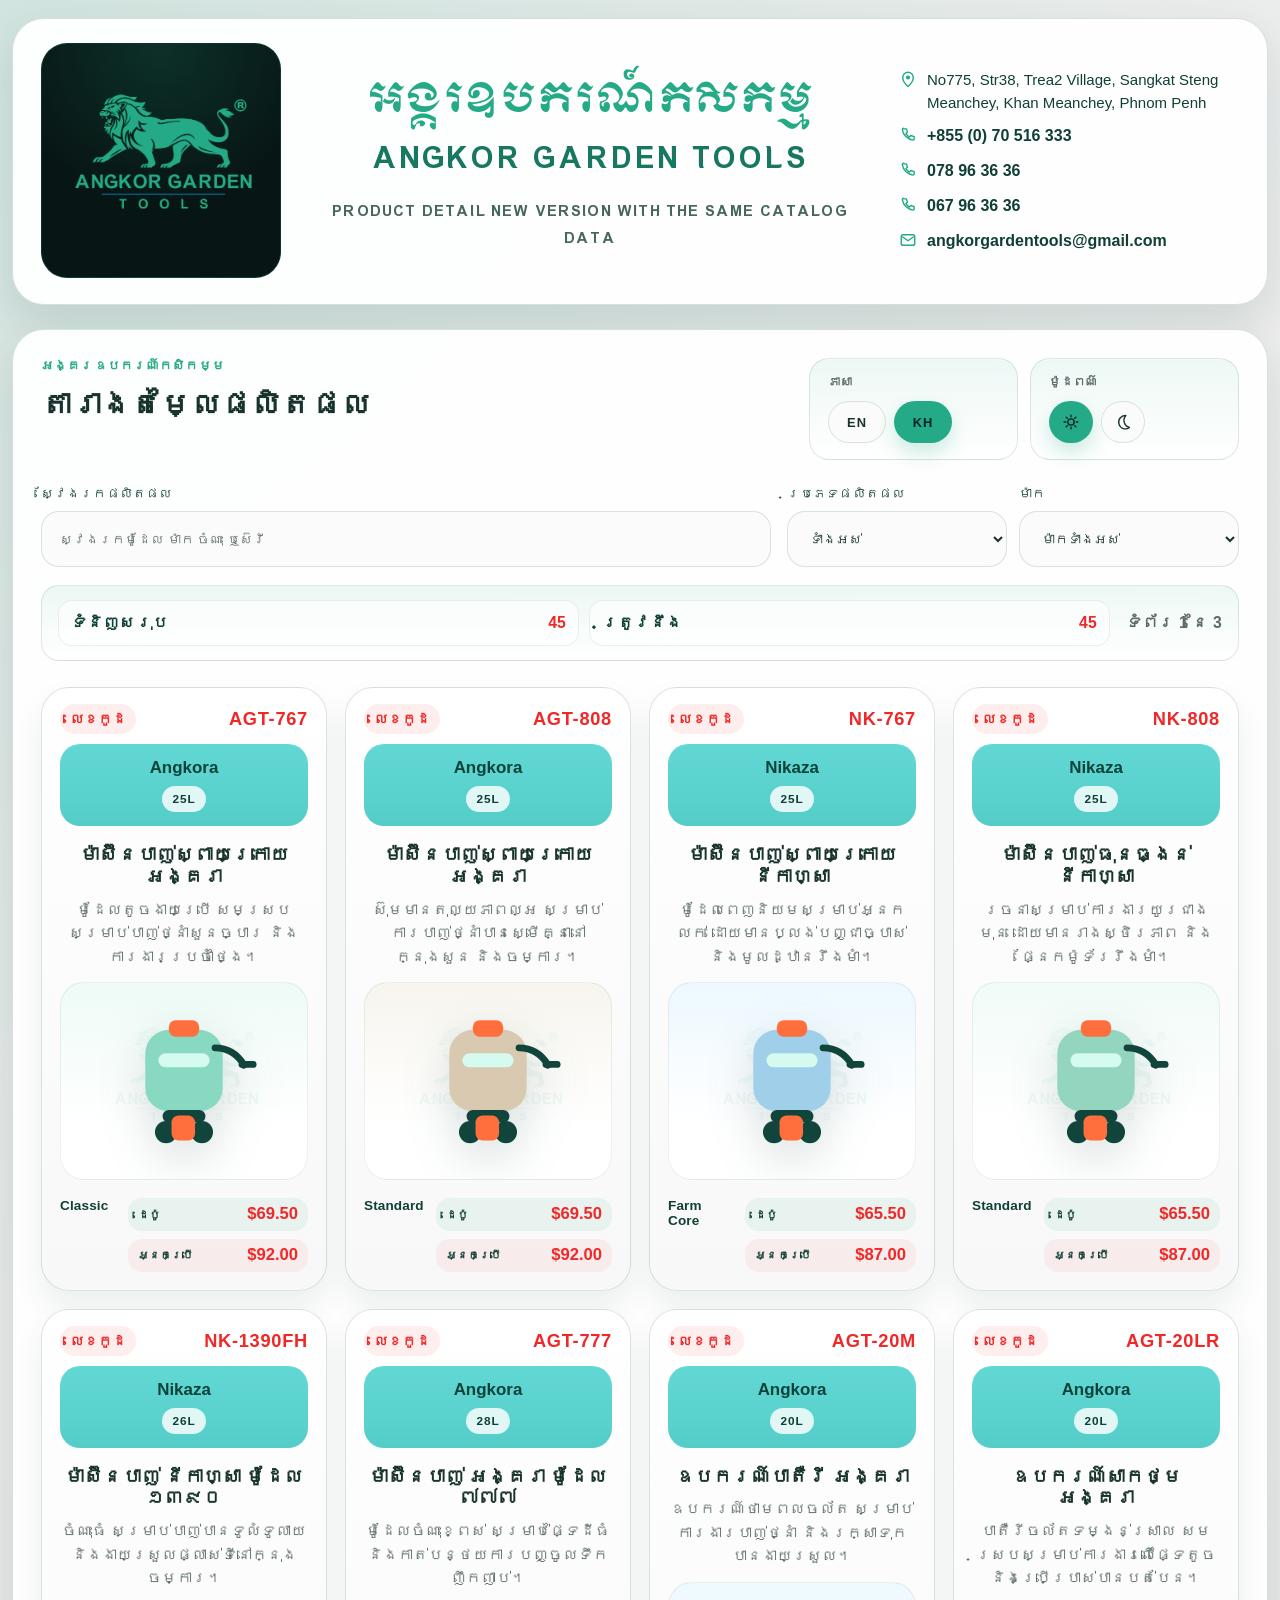
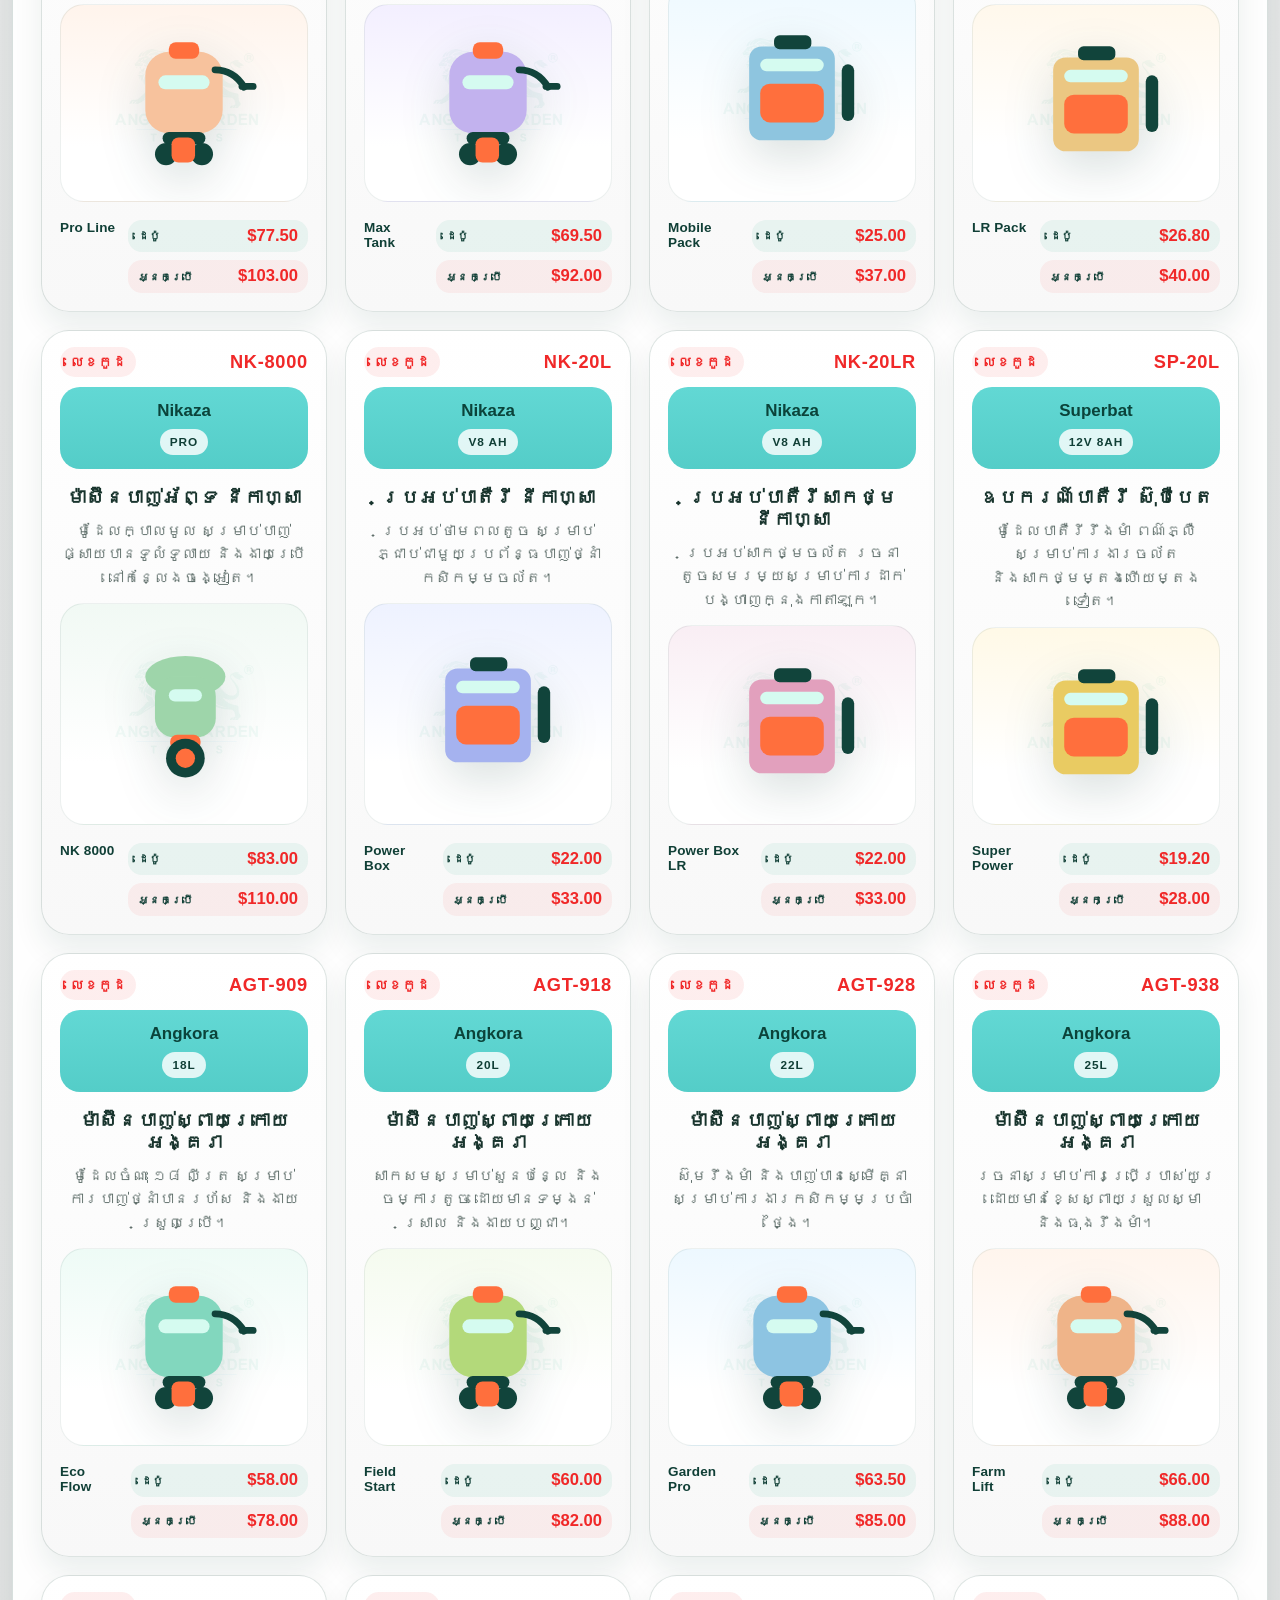
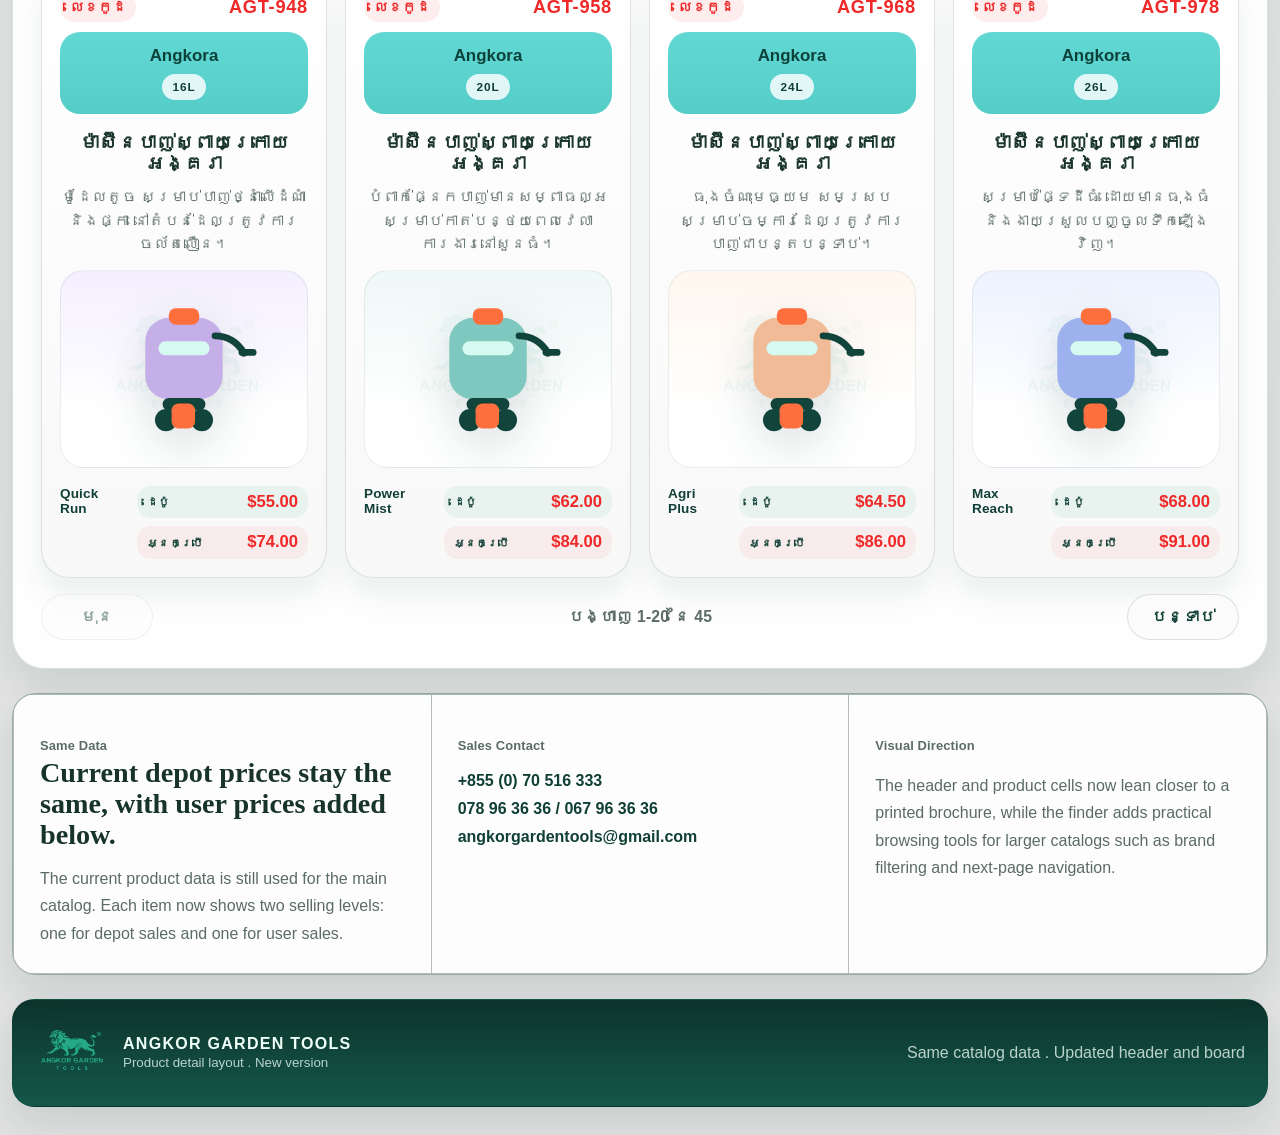
==== commit 40128ae7: "Refine responsive catalog layout" ====
--- a/index.html
+++ b/index.html
@@ -179,9 +179,14 @@
 
         <div class="catalog-toolbar" aria-live="polite">
           <p class="catalog-toolbar__summary">
-            <span id="totalRecordsLabel">ទំនិញសរុប</span>: <strong id="totalRecords">0</strong>
-            <span class="catalog-toolbar__dot" aria-hidden="true"></span>
-            <span id="matchingRecordsLabel">ត្រូវនឹង</span>: <strong id="matchingRecords">0</strong>
+            <span class="catalog-toolbar__stat">
+              <span id="totalRecordsLabel">ទំនិញសរុប</span>
+              <strong id="totalRecords">0</strong>
+            </span>
+            <span class="catalog-toolbar__stat">
+              <span id="matchingRecordsLabel">ត្រូវនឹង</span>
+              <strong id="matchingRecords">0</strong>
+            </span>
           </p>
           <p class="catalog-toolbar__page" id="pageStatus">ទំព័រ 1 នៃ 1</p>
         </div>
--- a/styles.css
+++ b/styles.css
@@ -549,9 +549,9 @@
 }
 
 .catalog-toolbar {
-  display: flex;
-  align-items: center;
-  justify-content: space-between;
+  display: grid;
+  grid-template-columns: minmax(0, 1fr) auto;
+  align-items: start;
   gap: 16px;
   margin-top: 18px;
   padding: 14px 16px;
@@ -567,17 +567,29 @@
 }
 
 .catalog-toolbar__summary {
-  display: flex;
-  flex-wrap: wrap;
-  align-items: center;
+  display: grid;
+  grid-template-columns: repeat(auto-fit, minmax(120px, 1fr));
   gap: 10px;
   color: var(--brand-dark);
   font-family: var(--font-ui);
   font-weight: 700;
 }
 
+.catalog-toolbar__stat {
+  display: flex;
+  align-items: center;
+  justify-content: space-between;
+  gap: 10px;
+  min-height: 46px;
+  padding: 0 12px;
+  border: 1px solid rgba(16, 63, 54, 0.08);
+  border-radius: 14px;
+  background: rgba(255, 255, 255, 0.58);
+}
+
 .catalog-toolbar__summary strong {
   color: var(--danger);
+  line-height: 1;
 }
 
 .catalog-toolbar__dot {
@@ -591,31 +603,38 @@
   color: var(--muted);
   font-family: var(--font-ui);
   font-weight: 700;
+  justify-self: end;
+  align-self: center;
 }
 
 .catalog-grid {
   display: grid;
   grid-template-columns: repeat(4, minmax(0, 1fr));
-  gap: 1px;
+  gap: 18px;
   margin-top: 26px;
-  padding: 1px;
-  overflow: hidden;
-  border: 1px solid rgba(16, 63, 54, 0.22);
-  border-radius: 24px;
-  background: rgba(16, 63, 54, 0.28);
+  padding: 0;
+  overflow: visible;
+  border: 0;
+  border-radius: 0;
+  background: transparent;
 }
 
 .catalog-card {
   display: grid;
   grid-template-rows: auto auto auto 1fr auto;
   min-height: 100%;
+  overflow: hidden;
+  border: 1px solid rgba(16, 63, 54, 0.14);
+  border-radius: 28px;
   background: linear-gradient(180deg, var(--card-top), var(--card-bottom));
-  transition: transform 180ms ease, box-shadow 180ms ease;
+  box-shadow: 0 16px 30px rgba(16, 63, 54, 0.08);
+  transition: transform 180ms ease, box-shadow 180ms ease, border-color 180ms ease;
 }
 
 .catalog-card:hover {
-  transform: translateY(-4px);
-  box-shadow: 0 16px 28px rgba(16, 63, 54, 0.14);
+  transform: translateY(-6px);
+  border-color: rgba(36, 170, 134, 0.24);
+  box-shadow: 0 22px 36px rgba(16, 63, 54, 0.14);
   z-index: 1;
 }
 
@@ -635,8 +654,8 @@
 .catalog-card--link:focus-visible {
   outline: 2px solid rgba(36, 170, 134, 0.48);
   outline-offset: -2px;
-  transform: translateY(-4px);
-  box-shadow: 0 16px 28px rgba(16, 63, 54, 0.14);
+  transform: translateY(-6px);
+  box-shadow: 0 22px 36px rgba(16, 63, 54, 0.14);
 }
 
 .catalog-card__head {
@@ -644,27 +663,33 @@
   justify-content: space-between;
   align-items: center;
   gap: 12px;
-  padding: 12px 14px 10px;
-  border-bottom: 1px solid rgba(16, 63, 54, 0.12);
+  padding: 16px 18px 10px;
 }
 
 .catalog-card__label {
+  display: inline-flex;
+  align-items: center;
+  min-height: 30px;
+  padding: 0 10px;
+  border-radius: 999px;
+  background: rgba(240, 40, 40, 0.08);
   color: var(--danger);
   font-family: "AngkorSovannPreahVihear", "Leelawadee UI", sans-serif;
-  font-size: 0.96rem;
+  font-size: 0.88rem;
   font-weight: 700;
 }
 
 .catalog-card__code {
   color: var(--danger);
-  font-size: 1.06rem;
+  font-size: 1.14rem;
   font-weight: 800;
   letter-spacing: 0.04em;
 }
 
 .catalog-card__band {
-  padding: 12px 14px;
-  border-bottom: 1px solid rgba(16, 63, 54, 0.14);
+  margin: 0 18px;
+  padding: 14px 16px;
+  border-radius: 20px;
   background: linear-gradient(180deg, #62d8d4, #54cdc8);
   text-align: center;
 }
@@ -690,7 +715,7 @@
 }
 
 .catalog-card__body {
-  padding: 14px 16px 12px;
+  padding: 18px 18px 14px;
   text-align: center;
 }
 
@@ -709,7 +734,7 @@
 .catalog-card__art {
   position: relative;
   min-height: 198px;
-  margin: 0 14px 14px;
+  margin: 0 18px 18px;
   overflow: hidden;
   border: 1px solid rgba(16, 63, 54, 0.08);
   border-radius: 24px;
@@ -743,8 +768,7 @@
   align-items: flex-start;
   justify-content: space-between;
   gap: 12px;
-  padding: 12px 16px 16px;
-  border-top: 1px dashed rgba(16, 63, 54, 0.16);
+  padding: 0 18px 18px;
 }
 
 .catalog-card__meta span {
@@ -1152,13 +1176,13 @@
 .similar-grid {
   display: grid;
   grid-template-columns: repeat(4, minmax(0, 1fr));
-  gap: 1px;
+  gap: 18px;
   margin-top: 22px;
-  padding: 1px;
-  overflow: hidden;
-  border: 1px solid rgba(16, 63, 54, 0.22);
-  border-radius: 24px;
-  background: rgba(16, 63, 54, 0.28);
+  padding: 0;
+  overflow: visible;
+  border: 0;
+  border-radius: 0;
+  background: transparent;
 }
 
 .catalog-notes {
@@ -1262,6 +1286,11 @@
   background: linear-gradient(180deg, #2f8f8a, #256e69);
 }
 
+body[data-theme="dark"] .catalog-card {
+  border-color: rgba(191, 255, 236, 0.14);
+  box-shadow: 0 18px 30px rgba(0, 0, 0, 0.24);
+}
+
 body[data-theme="dark"] .catalog-card__brand {
   color: #effffb;
 }
@@ -1285,6 +1314,7 @@
 body[data-theme="dark"] .detail-fact,
 body[data-theme="dark"] .detail-chip-group,
 body[data-theme="dark"] .detail-price-card,
+body[data-theme="dark"] .catalog-toolbar__stat,
 body[data-theme="dark"] .catalog-toolbar,
 body[data-theme="dark"] .search-field input,
 body[data-theme="dark"] .select-field select,
@@ -1542,9 +1572,19 @@
     padding: 12px 14px;
   }
 
+  .catalog-toolbar__summary {
+    grid-template-columns: repeat(auto-fit, minmax(108px, 1fr));
+    gap: 8px;
+  }
+
+  .catalog-toolbar__stat {
+    min-height: 42px;
+    padding: 0 10px;
+  }
+
   .catalog-toolbar__page,
   .pagination__status {
-    text-align: left;
+    text-align: right;
   }
 
   .catalog-toolbar__summary {
@@ -1678,11 +1718,24 @@
   }
 
   .catalog-grid {
-    grid-template-columns: 1fr;
+    grid-template-columns: repeat(2, minmax(0, 1fr));
+    gap: 10px;
+    padding: 0;
+    overflow: visible;
+    border: 0;
+    border-radius: 0;
+    background: transparent;
+    margin-top: 16px;
   }
 
   .similar-grid {
-    grid-template-columns: 1fr;
+    grid-template-columns: repeat(2, minmax(0, 1fr));
+    gap: 10px;
+    padding: 0;
+    overflow: visible;
+    border: 0;
+    border-radius: 0;
+    background: transparent;
   }
 
   .section-heading__actions {
@@ -1695,19 +1748,79 @@
 
   .toggle-row {
     grid-template-columns: repeat(2, minmax(0, 1fr));
+  }
+
+  .catalog-card {
+    border: 1px solid rgba(16, 63, 54, 0.14);
+    border-radius: 18px;
+    overflow: hidden;
+    box-shadow: 0 10px 18px rgba(16, 63, 54, 0.08);
   }
 
   .catalog-card__meta {
     flex-direction: column;
     align-items: flex-start;
+    gap: 8px;
+    padding: 0 10px 10px;
+    border-top: 0;
+  }
+
+  .catalog-card__head {
+    align-items: center;
+    gap: 6px;
+    padding: 8px 10px 6px;
+    border-bottom: 0;
+  }
+
+  .catalog-card__label {
+    display: none;
+  }
+
+  .catalog-card__code {
+    width: 100%;
+    font-size: 0.96rem;
+    text-align: center;
+  }
+
+  .catalog-card__band {
+    padding: 8px 10px 9px;
+    border-bottom: 0;
+  }
+
+  .catalog-card__brand {
+    font-size: 0.94rem;
+  }
+
+  .catalog-card__volume {
+    margin-top: 6px;
+    padding: 5px 8px;
+    font-size: 0.66rem;
+  }
+
+  .catalog-card__body {
+    display: none;
+  }
+
+  .catalog-card__art {
+    min-height: 136px;
+    margin: 0 10px 10px;
+    border-radius: 16px;
+  }
+
+  .catalog-card__art svg {
+    width: 68%;
+    max-width: 96px;
   }
 
   .catalog-toolbar__summary {
-    flex-direction: column;
-    align-items: flex-start;
+    grid-template-columns: 1fr;
   }
 
   .catalog-toolbar__dot {
+    display: none;
+  }
+
+  .catalog-card__meta > span {
     display: none;
   }
 
@@ -1722,6 +1835,25 @@
   .catalog-card__price-stack {
     width: 100%;
     margin-left: 0;
+    gap: 6px;
+  }
+
+  .catalog-card__price-row {
+    padding: 6px 8px;
+    border-radius: 12px;
+  }
+
+  .catalog-card__price-row small {
+    font-size: 0.62rem;
+  }
+
+  .catalog-card__price-row strong {
+    font-size: 0.92rem;
+  }
+
+  body[data-theme="dark"] .catalog-card {
+    border-color: rgba(191, 255, 236, 0.14);
+    box-shadow: 0 12px 20px rgba(0, 0, 0, 0.2);
   }
 
   .detail-back {
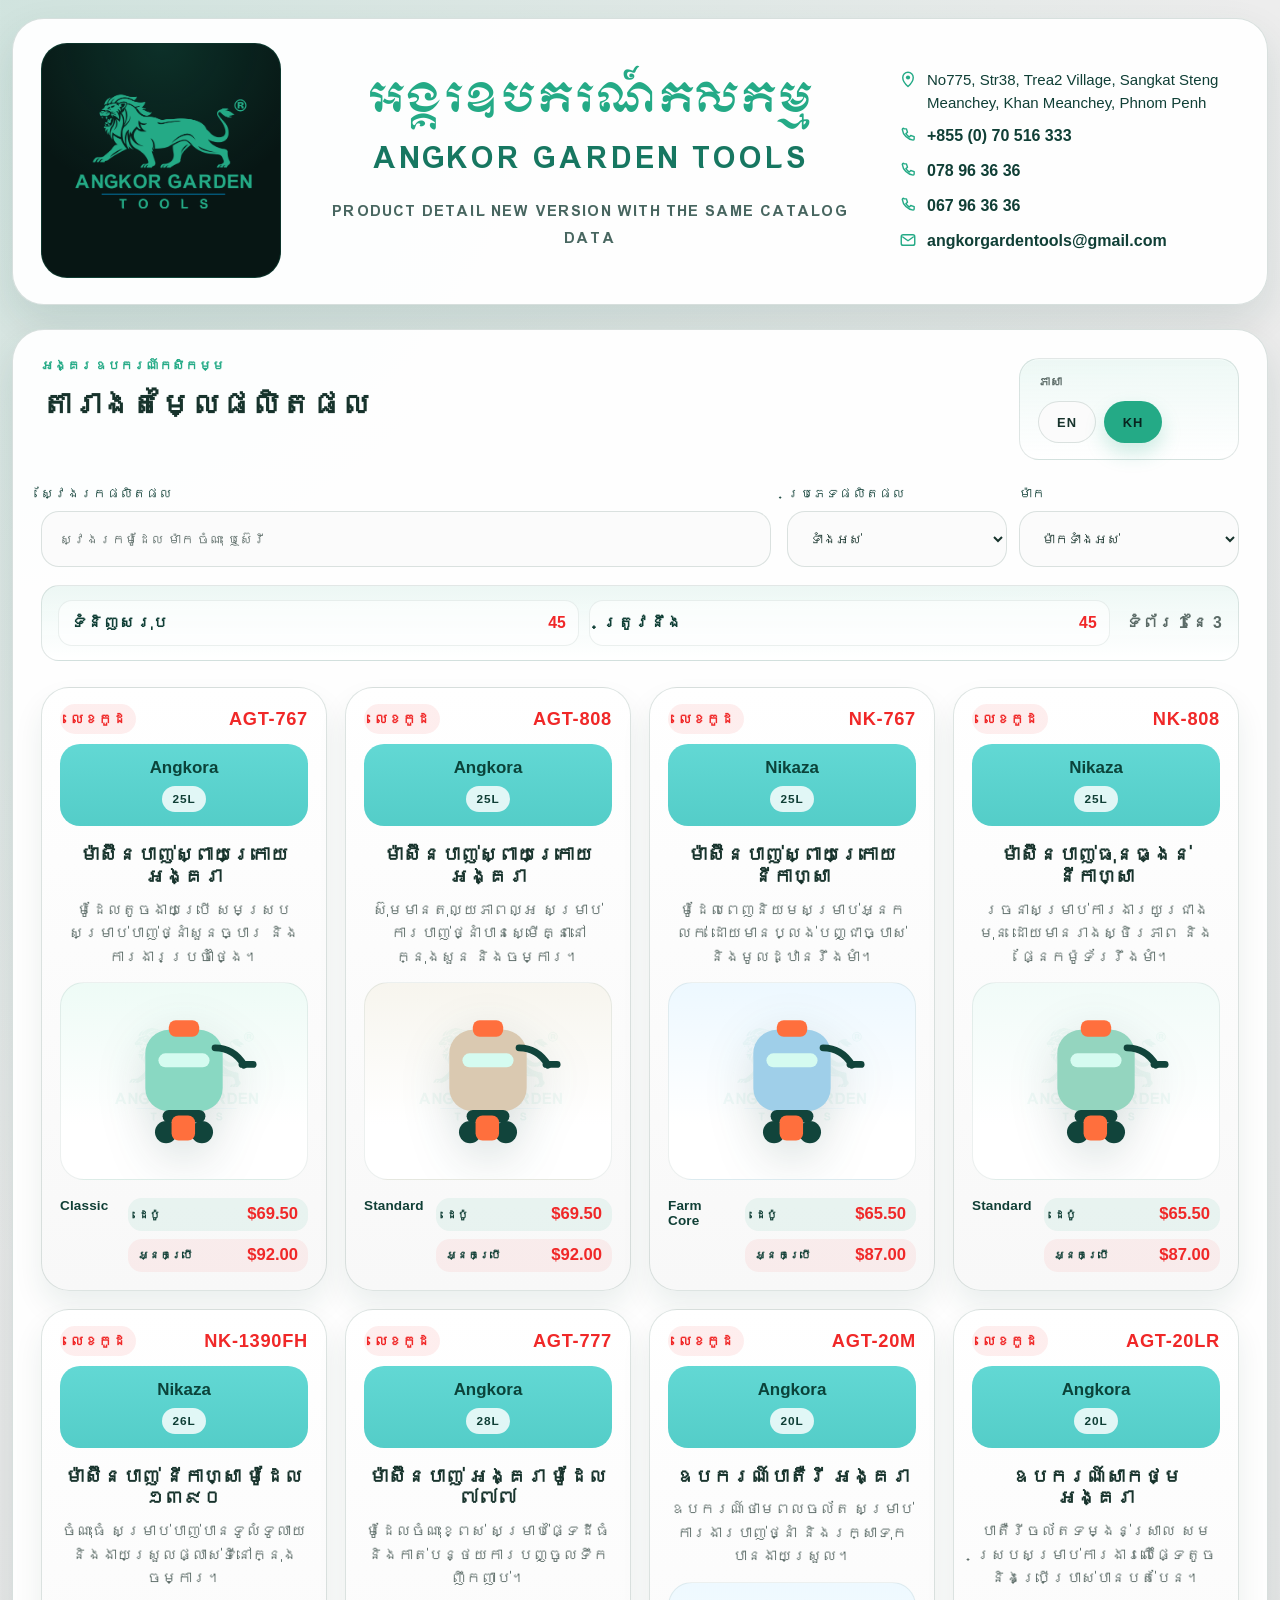
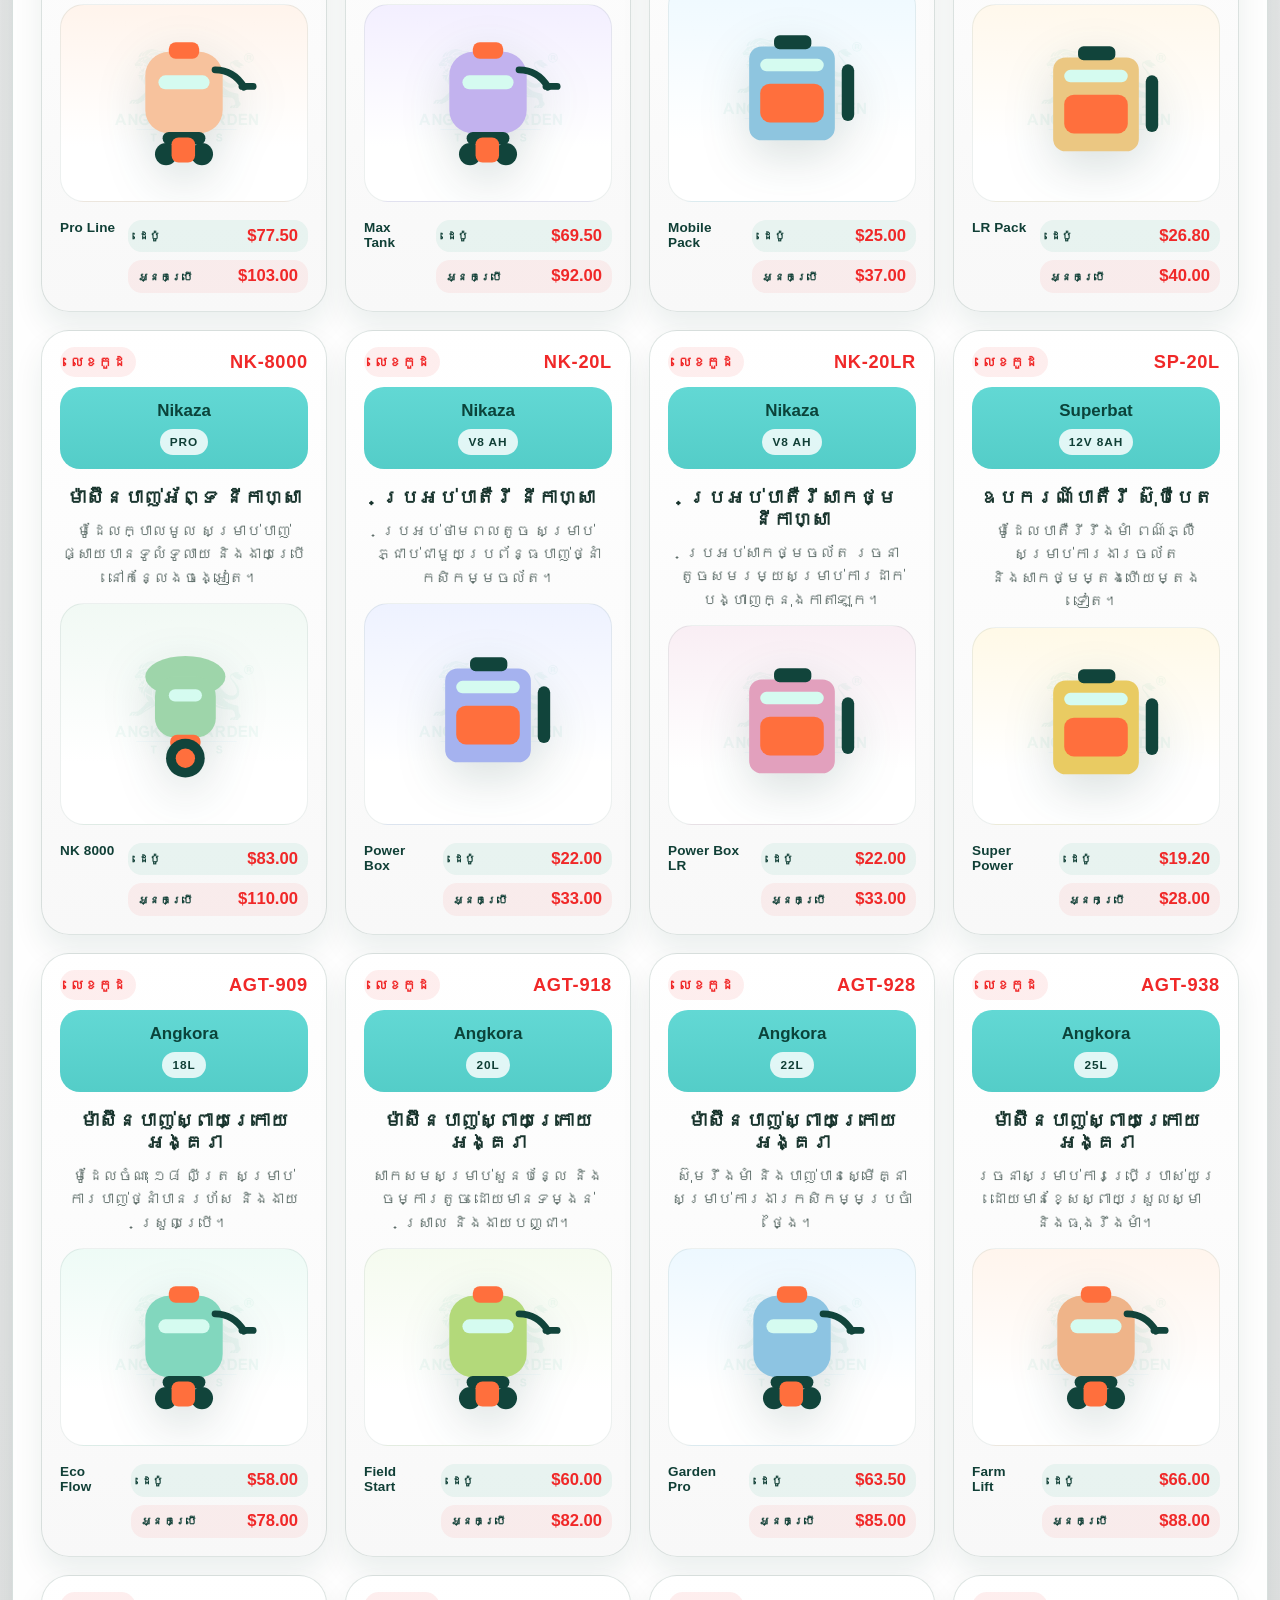
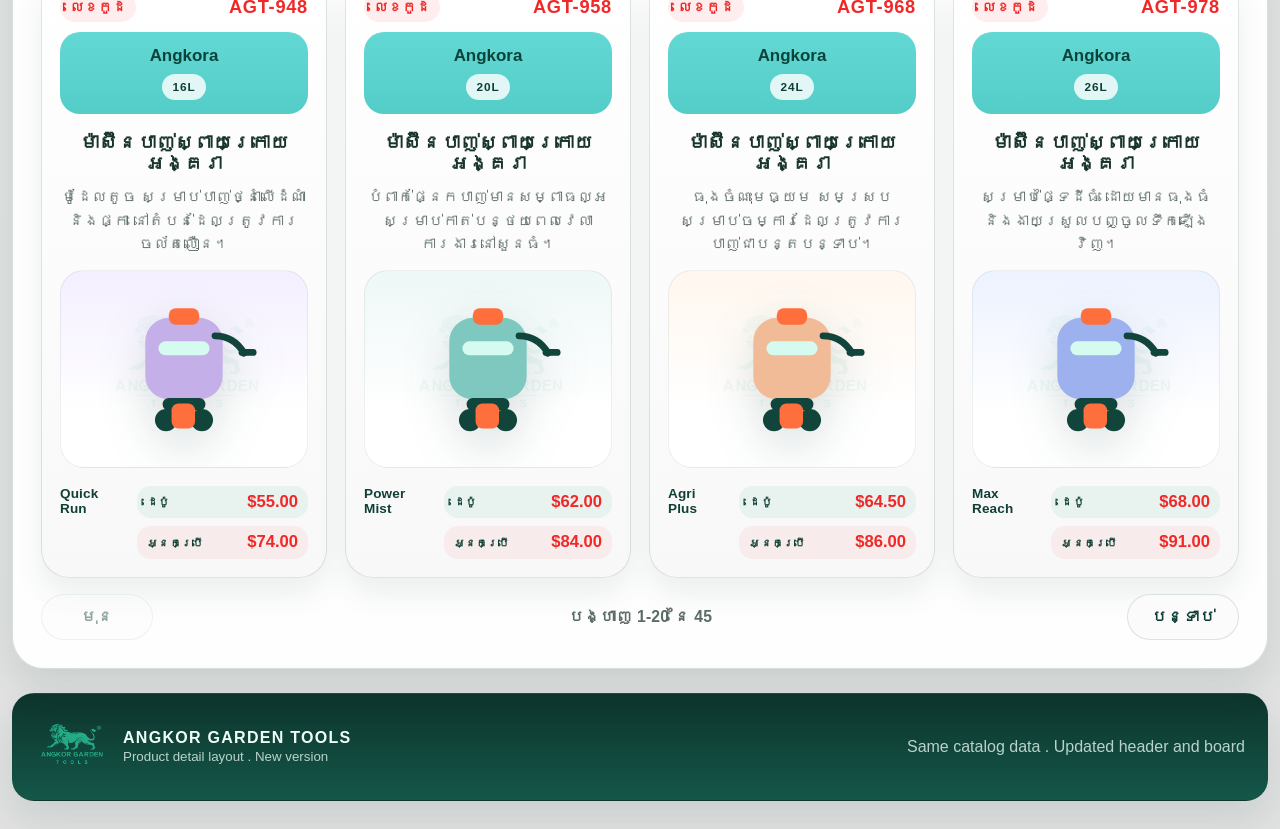
==== commit 29228b1f: "Update detail navigation and simplify controls" ====
--- a/index.html
+++ b/index.html
@@ -64,13 +64,6 @@
       <rect x="3" y="5" width="18" height="14" rx="2.5" fill="none" stroke="currentColor" stroke-width="1.9"></rect>
       <path d="m5 8 7 5 7-5" fill="none" stroke="currentColor" stroke-width="1.9" stroke-linecap="round" stroke-linejoin="round"></path>
     </symbol>
-    <symbol id="icon-sun" viewBox="0 0 24 24">
-      <circle cx="12" cy="12" r="4.2" fill="none" stroke="currentColor" stroke-width="1.8"></circle>
-      <path d="M12 2.8v2.3M12 18.9v2.3M21.2 12h-2.3M5.1 12H2.8M18.5 5.5l-1.6 1.6M7.1 16.9l-1.6 1.6M18.5 18.5l-1.6-1.6M7.1 7.1 5.5 5.5" fill="none" stroke="currentColor" stroke-width="1.8" stroke-linecap="round"></path>
-    </symbol>
-    <symbol id="icon-moon" viewBox="0 0 24 24">
-      <path d="M15.8 3.4a8.9 8.9 0 1 0 4.8 15.9A9.7 9.7 0 0 1 15.8 3.4Z" fill="none" stroke="currentColor" stroke-width="1.8" stroke-linejoin="round"></path>
-    </symbol>
   </svg>
 
   <div class="page-shell">
@@ -131,18 +124,6 @@
                 </button>
               </div>
             </div>
-
-            <div class="control-group">
-              <p class="control-group__label" id="themeLabel">ម៉ូដពណ៌</p>
-              <div class="toggle-row" role="group" aria-labelledby="themeLabel">
-                <button class="toggle-button toggle-button--icon is-active" id="themeLight" data-theme-option="light" type="button" aria-label="White Mode" title="White Mode">
-                  <svg class="toggle-button__icon" aria-hidden="true"><use href="#icon-sun"></use></svg>
-                </button>
-                <button class="toggle-button toggle-button--icon" id="themeDark" data-theme-option="dark" type="button" aria-label="Dark Mode" title="Dark Mode">
-                  <svg class="toggle-button__icon" aria-hidden="true"><use href="#icon-moon"></use></svg>
-                </button>
-              </div>
-            </div>
           </div>
         </div>
 
@@ -202,33 +183,6 @@
         </div>
       </section>
 
-      <section class="catalog-notes">
-        <article>
-          <p class="eyebrow">Same Data</p>
-          <h2>Current depot prices stay the same, with user prices added below.</h2>
-          <p>
-            The current product data is still used for the main catalog. Each item now shows two selling levels:
-            one for depot sales and one for user sales.
-          </p>
-        </article>
-
-        <article>
-          <p class="eyebrow">Sales Contact</p>
-          <ul class="note-list">
-            <li>+855 (0) 70 516 333</li>
-            <li>078 96 36 36 / 067 96 36 36</li>
-            <li>angkorgardentools@gmail.com</li>
-          </ul>
-        </article>
-
-        <article>
-          <p class="eyebrow">Visual Direction</p>
-          <p>
-            The header and product cells now lean closer to a printed brochure, while the finder adds practical
-            browsing tools for larger catalogs such as brand filtering and next-page navigation.
-          </p>
-        </article>
-      </section>
     </main>
 
     <footer class="site-footer">
--- a/styles.css
+++ b/styles.css
@@ -308,8 +308,9 @@
 
 .section-heading__actions {
   display: grid;
-  grid-template-columns: repeat(2, minmax(0, 1fr));
+  grid-template-columns: minmax(180px, 220px);
   gap: 12px;
+  justify-self: end;
 }
 
 .control-group {
@@ -1415,8 +1416,8 @@
   }
 
   .section-heading__actions {
-    grid-template-columns: repeat(2, minmax(0, 1fr));
-    max-width: 440px;
+    grid-template-columns: minmax(180px, 220px);
+    max-width: 220px;
   }
 
   .catalog-grid {
@@ -1505,7 +1506,7 @@
   }
 
   .section-heading__actions {
-    grid-template-columns: repeat(2, minmax(0, 1fr));
+    grid-template-columns: 1fr;
     max-width: none;
   }
 
@@ -1563,10 +1564,6 @@
     align-items: stretch;
   }
 
-  .section-heading__actions {
-    grid-template-columns: repeat(2, minmax(0, 1fr));
-  }
-
   .catalog-toolbar {
     gap: 10px;
     padding: 12px 14px;
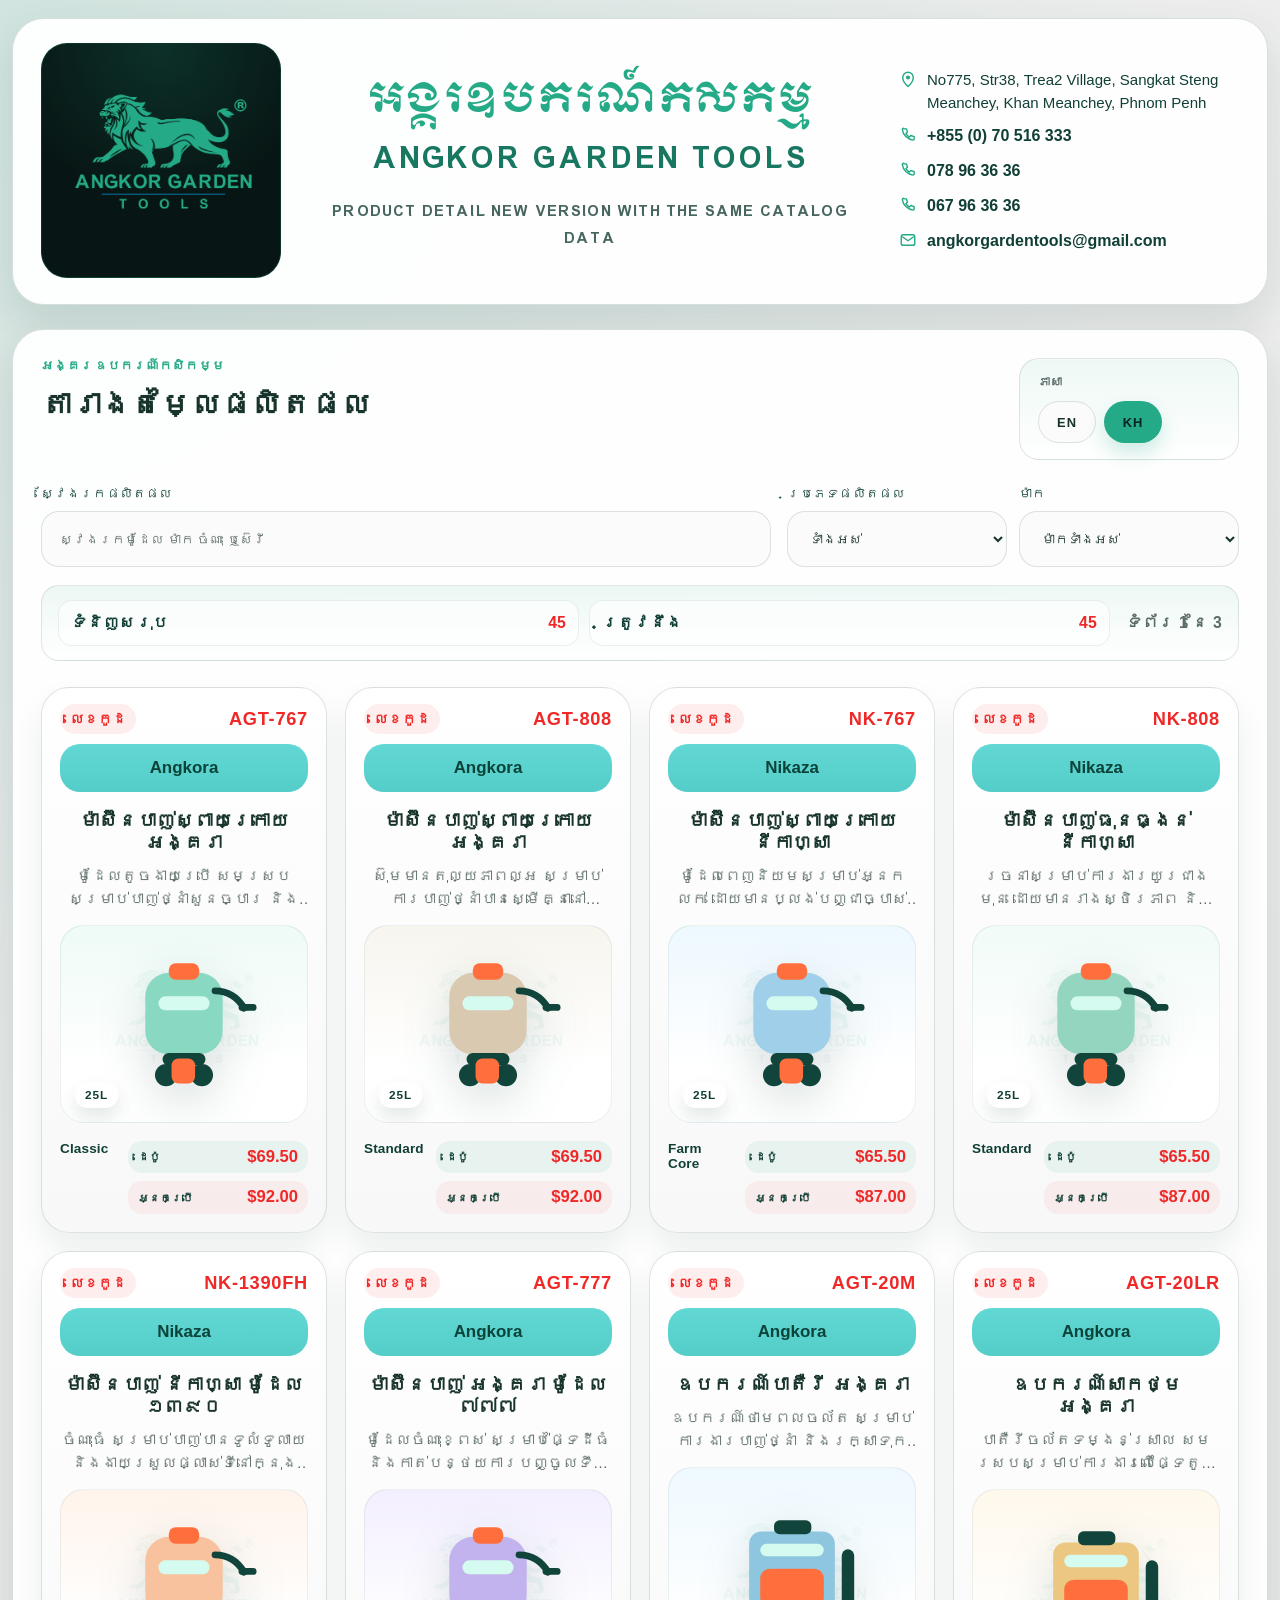
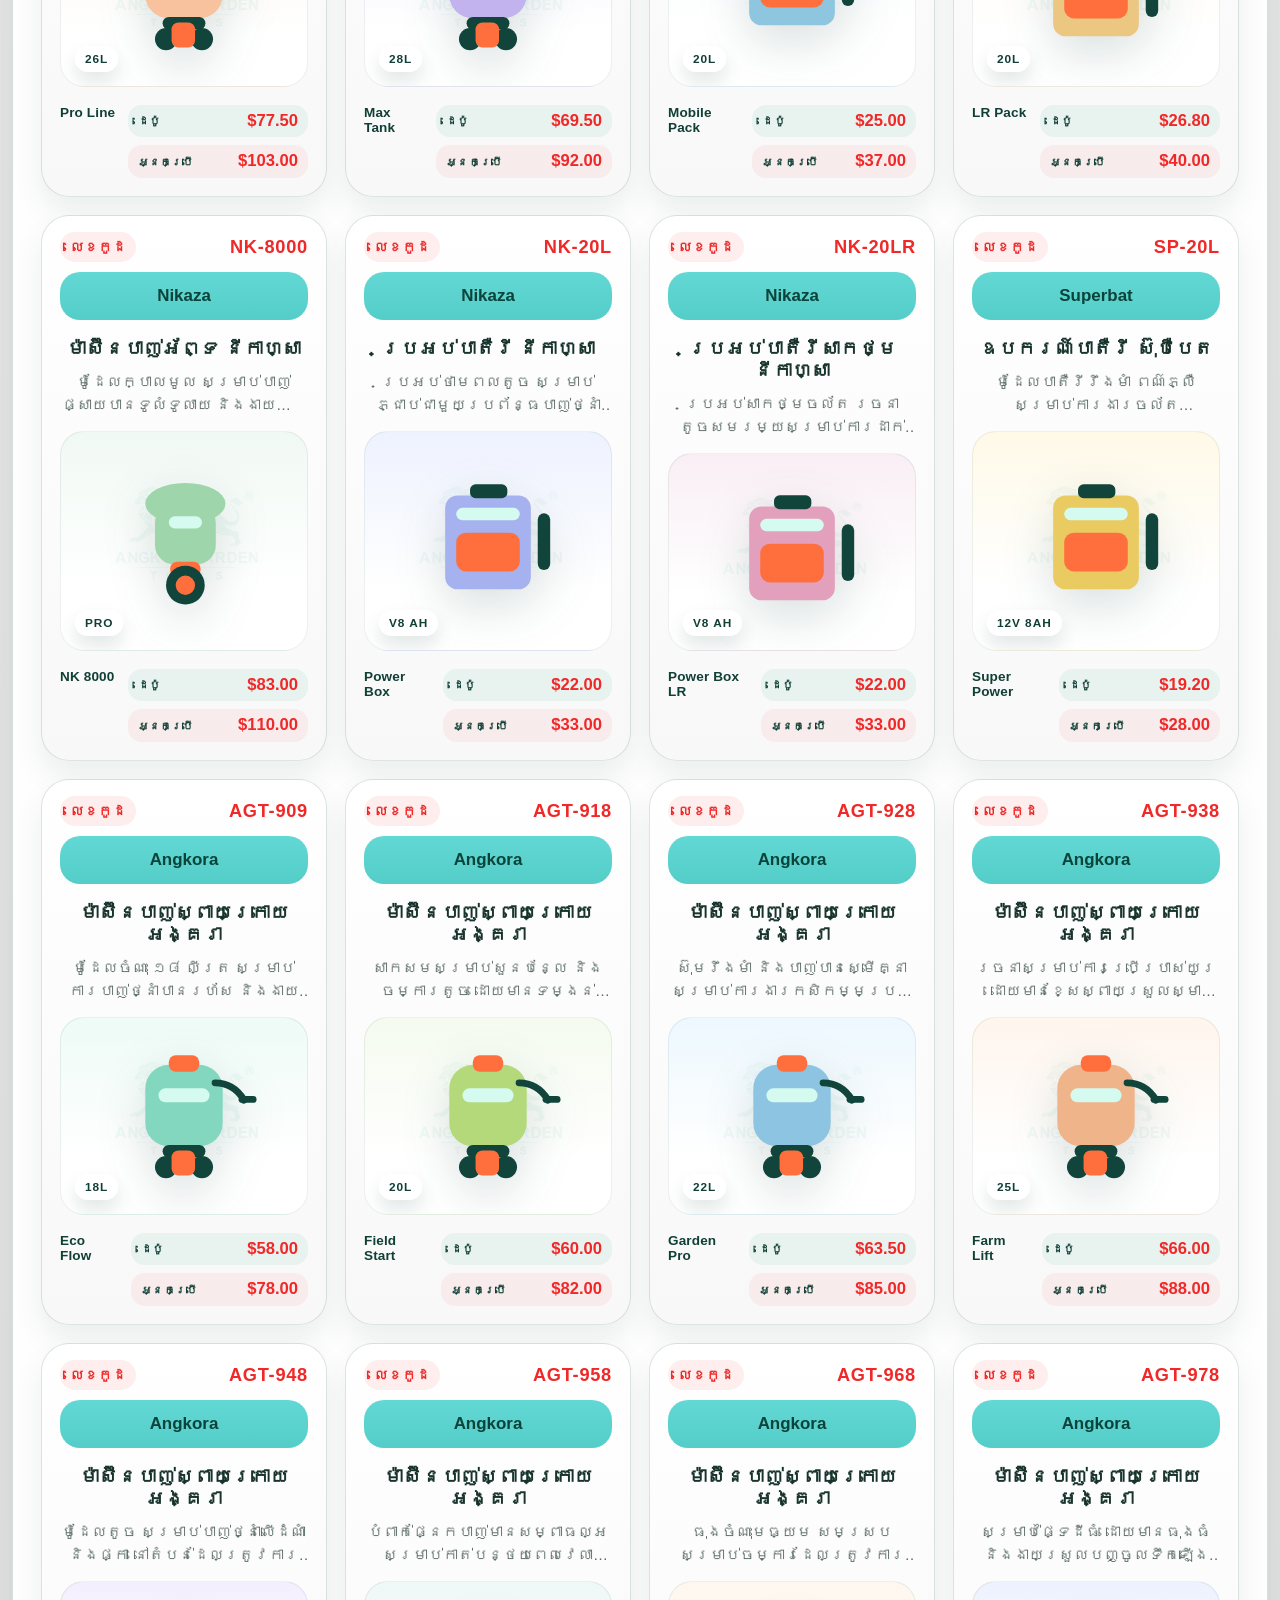
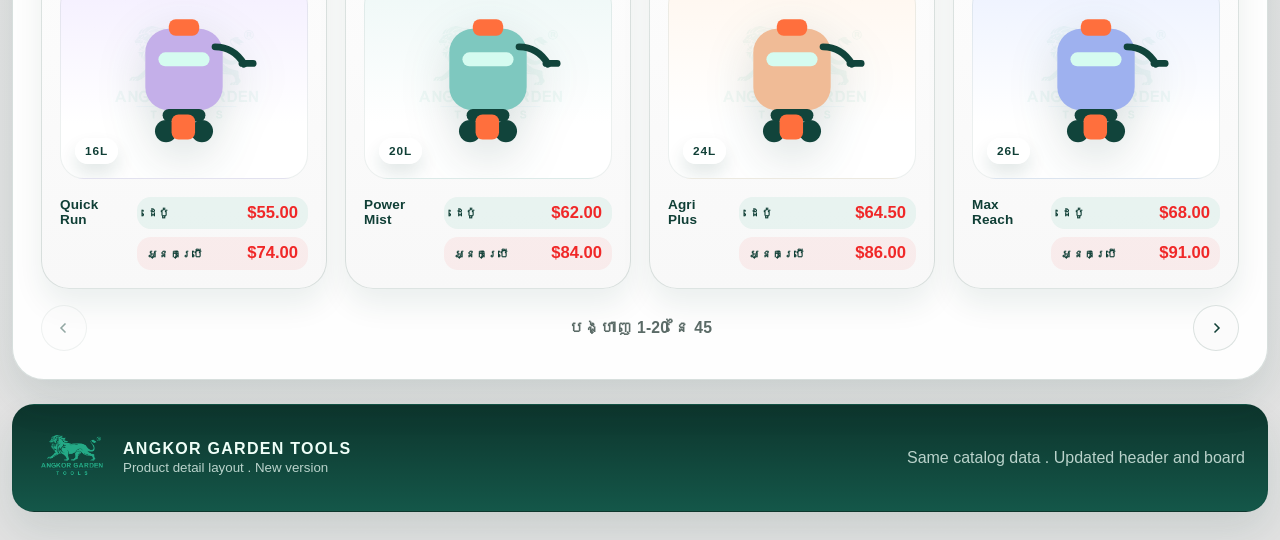
==== commit 5ffa44ae: "Add admin catalog management updates" ====
--- a/index.html
+++ b/index.html
@@ -11,7 +11,7 @@
   <link rel="icon" type="image/png" href="logo.png">
   <link rel="shortcut icon" href="logo.png">
   <link rel="apple-touch-icon" href="logo.png">
-  <link rel="stylesheet" href="styles.css">
+  <link rel="stylesheet" href="styles.css?v=20260313-3">
 </head>
 <body>
   <svg class="catalog-symbols" aria-hidden="true" focusable="false">
@@ -177,9 +177,17 @@
         <p class="empty-state" id="emptyStateMessage" hidden>មិនមានផលិតផលត្រូវនឹងការស្វែងរកនេះទេ។</p>
 
         <div class="pagination" aria-label="Catalog pagination">
-          <button class="pagination__button" id="prevPage" type="button">មុន</button>
+          <button class="pagination__button pagination__button--icon" id="prevPage" type="button" aria-label="Previous page" title="Previous page">
+            <svg viewBox="0 0 24 24" aria-hidden="true">
+              <path d="M14.71 6.71 9.41 12l5.3 5.29-1.42 1.42L6.59 12l6.7-6.71z"></path>
+            </svg>
+          </button>
           <p class="pagination__status" id="paginationStatus">បង្ហាញ 0-0 នៃ 0</p>
-          <button class="pagination__button" id="nextPage" type="button">បន្ទាប់</button>
+          <button class="pagination__button pagination__button--icon" id="nextPage" type="button" aria-label="Next page" title="Next page">
+            <svg viewBox="0 0 24 24" aria-hidden="true">
+              <path d="m9.29 6.71 1.42-1.42L17.41 12l-6.7 6.71-1.42-1.42L14.59 12z"></path>
+            </svg>
+          </button>
         </div>
       </section>
 
@@ -198,6 +206,7 @@
   </div>
 
   <script src="catalog-data.js"></script>
-  <script src="app.js"></script>
+  <script src="catalog-store.js"></script>
+  <script src="app.js?v=20260313-2"></script>
 </body>
 </html>
--- a/styles.css
+++ b/styles.css
@@ -438,6 +438,14 @@
 html[lang="km"] .detail-copy .eyebrow,
 html[lang="km"] .detail-product-title,
 html[lang="km"] .detail-product-description,
+html[lang="km"] .detail-overview-card__label,
+html[lang="km"] .detail-overview-card__value,
+html[lang="km"] .detail-spec-sheet__title,
+html[lang="km"] .detail-spec-sheet__copy,
+html[lang="km"] .detail-spec-item__label,
+html[lang="km"] .detail-spec-item__value,
+html[lang="km"] .detail-feature-sheet__title,
+html[lang="km"] .detail-feature-list__item,
 html[lang="km"] .detail-fact__label,
 html[lang="km"] .detail-fact strong,
 html[lang="km"] .detail-chip-group__title,
@@ -715,6 +723,48 @@
   text-transform: uppercase;
 }
 
+.catalog-card__art .catalog-card__volume {
+  position: absolute;
+  left: 14px;
+  bottom: 14px;
+  z-index: 2;
+  margin-top: 0;
+  background: rgba(255, 255, 255, 0.94);
+  box-shadow: 0 10px 18px rgba(16, 63, 54, 0.12);
+}
+
+.catalog-card__stock {
+  display: inline-flex;
+  margin-top: 8px;
+  padding: 6px 10px;
+  border-radius: 999px;
+  font-size: 0.74rem;
+  font-weight: 800;
+  letter-spacing: 0.08em;
+  text-transform: uppercase;
+}
+
+.catalog-card__stock--out {
+  background: rgba(240, 40, 40, 0.14);
+  color: var(--danger);
+}
+
+.catalog-card__art .catalog-card__stock {
+  position: absolute;
+  right: 12px;
+  bottom: 12px;
+  z-index: 2;
+  align-items: center;
+  justify-content: center;
+  min-height: 28px;
+  margin-top: 0;
+  padding: 6px 12px;
+  border: 1px solid rgba(240, 40, 40, 0.14);
+  background: rgba(255, 241, 241, 0.96);
+  box-shadow: 0 10px 18px rgba(16, 63, 54, 0.12);
+  white-space: nowrap;
+}
+
 .catalog-card__body {
   padding: 18px 18px 14px;
   text-align: center;
@@ -730,6 +780,12 @@
   color: var(--muted);
   font-size: 0.94rem;
   line-height: 1.56;
+  display: -webkit-box;
+  overflow: hidden;
+  text-overflow: ellipsis;
+  -webkit-box-orient: vertical;
+  -webkit-line-clamp: 2;
+  line-clamp: 2;
 }
 
 .catalog-card__art {
@@ -755,13 +811,29 @@
   opacity: 0.06;
 }
 
-.catalog-card__art svg {
+.catalog-card__art-image,
+.detail-art__image {
+  position: relative;
+  z-index: 1;
+  width: 100%;
+  height: 100%;
+  object-fit: contain;
+  padding: 18px;
+}
+
+.catalog-card__art-icon,
+.detail-art__icon {
   position: relative;
   z-index: 1;
   width: 74%;
   max-width: 152px;
   color: var(--art-color);
   filter: drop-shadow(0 16px 24px rgba(16, 63, 54, 0.16));
+}
+
+.catalog-card__art.is-image-ready .catalog-card__art-icon,
+.detail-art__frame.is-image-ready .detail-art__icon {
+  display: none;
 }
 
 .catalog-card__meta {
@@ -842,6 +914,21 @@
   font-family: var(--font-ui);
   font-weight: 700;
   transition: transform 160ms ease, border-color 160ms ease, background 160ms ease, opacity 160ms ease;
+}
+
+.pagination__button--icon {
+  display: inline-flex;
+  align-items: center;
+  justify-content: center;
+  width: 46px;
+  min-width: 46px;
+  padding: 0;
+}
+
+.pagination__button--icon svg {
+  width: 18px;
+  height: 18px;
+  fill: currentColor;
 }
 
 .pagination__button:hover,
@@ -956,6 +1043,14 @@
   text-transform: uppercase;
 }
 
+.detail-panel__band-meta {
+  display: inline-flex;
+  flex-wrap: wrap;
+  align-items: center;
+  justify-content: flex-end;
+  gap: 10px;
+}
+
 .detail-art {
   margin-top: 20px;
 }
@@ -982,7 +1077,7 @@
   opacity: 0.06;
 }
 
-.detail-art__frame svg {
+.detail-art__icon {
   position: relative;
   z-index: 1;
   width: min(74%, 260px);
@@ -1007,6 +1102,118 @@
   color: var(--muted);
   font-size: 1rem;
   line-height: 1.8;
+}
+
+.detail-overview {
+  display: grid;
+  grid-template-columns: repeat(2, minmax(0, 1fr));
+  gap: 14px;
+  margin-top: 24px;
+}
+
+.detail-overview-card {
+  padding: 18px 20px;
+  border: 1px solid var(--line);
+  border-radius: 22px;
+  background:
+    linear-gradient(180deg, rgba(36, 170, 134, 0.09), rgba(255, 255, 255, 0.96)),
+    #ffffff;
+}
+
+.detail-overview-card__label {
+  display: block;
+  color: var(--muted);
+  font-family: var(--font-ui);
+  font-size: 0.76rem;
+  font-weight: 800;
+  letter-spacing: 0.08em;
+  text-transform: uppercase;
+}
+
+.detail-overview-card__value {
+  display: block;
+  margin-top: 10px;
+  color: var(--brand-dark);
+  font-size: 1.08rem;
+  line-height: 1.35;
+}
+
+.detail-spec-sheet,
+.detail-feature-sheet {
+  margin-top: 24px;
+  border: 1px solid var(--line);
+  border-radius: 24px;
+  overflow: hidden;
+  background: linear-gradient(180deg, rgba(247, 251, 250, 0.94), rgba(255, 255, 255, 0.98));
+}
+
+.detail-spec-sheet__head,
+.detail-feature-sheet__head {
+  display: grid;
+  gap: 8px;
+  padding: 18px 20px;
+  border-bottom: 1px solid var(--line);
+}
+
+.detail-spec-sheet__title,
+.detail-feature-sheet__title {
+  margin: 0;
+  color: var(--brand-dark);
+  font-size: 1rem;
+}
+
+.detail-spec-sheet__copy {
+  margin: 0;
+  color: var(--muted);
+  font-size: 0.92rem;
+  line-height: 1.65;
+  max-width: 48ch;
+}
+
+.detail-spec-listing {
+  display: grid;
+  gap: 12px;
+  padding: 16px;
+}
+
+.detail-spec-item {
+  display: grid;
+  grid-template-columns: minmax(150px, 0.9fr) minmax(0, 2fr);
+  gap: 16px;
+  align-items: start;
+  padding: 16px 18px;
+  border: 1px solid rgba(16, 63, 54, 0.08);
+  border-radius: 20px;
+  background: rgba(255, 255, 255, 0.9);
+}
+
+.detail-spec-item__label {
+  color: var(--muted);
+  font-family: var(--font-ui);
+  font-size: 0.8rem;
+  font-weight: 800;
+  letter-spacing: 0.08em;
+  text-transform: uppercase;
+}
+
+.detail-spec-item__value {
+  margin: 0;
+  color: #183f38;
+  font-size: 0.98rem;
+  line-height: 1.75;
+  word-break: break-word;
+}
+
+.detail-feature-list {
+  display: grid;
+  gap: 10px;
+  margin: 0;
+  padding: 18px 20px 22px 38px;
+}
+
+.detail-feature-list__item {
+  color: #183f38;
+  line-height: 1.75;
 }
 
 .detail-facts {
@@ -1072,6 +1279,10 @@
   display: grid;
   grid-template-columns: repeat(2, minmax(0, 1fr));
   gap: 16px;
+  margin-top: 24px;
+}
+
+.detail-chip-group--sizes {
   margin-top: 24px;
 }
 
@@ -1636,6 +1847,11 @@
     min-height: 48px;
   }
 
+  .pagination__button--icon {
+    width: 48px;
+    min-width: 48px;
+  }
+
   .catalog-notes {
     border-radius: 20px;
   }
@@ -1657,6 +1873,10 @@
     align-items: flex-start;
   }
 
+  .detail-panel__band-meta {
+    justify-content: flex-start;
+  }
+
   .detail-panel__code {
     font-size: 1.55rem;
   }
@@ -1673,6 +1893,51 @@
   .detail-product-description {
     font-size: 0.96rem;
     line-height: 1.7;
+  }
+
+  .detail-overview {
+    grid-template-columns: 1fr;
+    gap: 10px;
+  }
+
+  .detail-overview-card,
+  .detail-spec-sheet,
+  .detail-feature-sheet {
+    border-radius: 20px;
+  }
+
+  .detail-overview-card {
+    padding: 14px 16px;
+  }
+
+  .detail-spec-sheet__head,
+  .detail-feature-sheet__head {
+    padding: 14px 16px;
+  }
+
+  .detail-spec-sheet__copy {
+    font-size: 0.88rem;
+  }
+
+  .detail-spec-listing {
+    gap: 10px;
+    padding: 12px;
+  }
+
+  .detail-spec-item {
+    grid-template-columns: 1fr;
+    gap: 8px;
+    padding: 14px 16px;
+  }
+
+  .detail-spec-item__value {
+    font-size: 0.92rem;
+    line-height: 1.65;
+  }
+
+  .detail-feature-list {
+    gap: 8px;
+    padding: 14px 16px 18px 30px;
   }
 
   .detail-fact {
@@ -1804,7 +2069,27 @@
     border-radius: 16px;
   }
 
-  .catalog-card__art svg {
+  .catalog-card__art .catalog-card__volume {
+    left: 10px;
+    bottom: 10px;
+    padding: 5px 8px;
+    font-size: 0.66rem;
+  }
+
+  .catalog-card__art .catalog-card__stock {
+    right: 8px;
+    bottom: 8px;
+    min-height: 24px;
+    padding: 4px 8px;
+    font-size: 0.62rem;
+    letter-spacing: 0.06em;
+  }
+
+  .catalog-card__art-image {
+    padding: 12px;
+  }
+
+  .catalog-card__art-icon {
     width: 68%;
     max-width: 96px;
   }
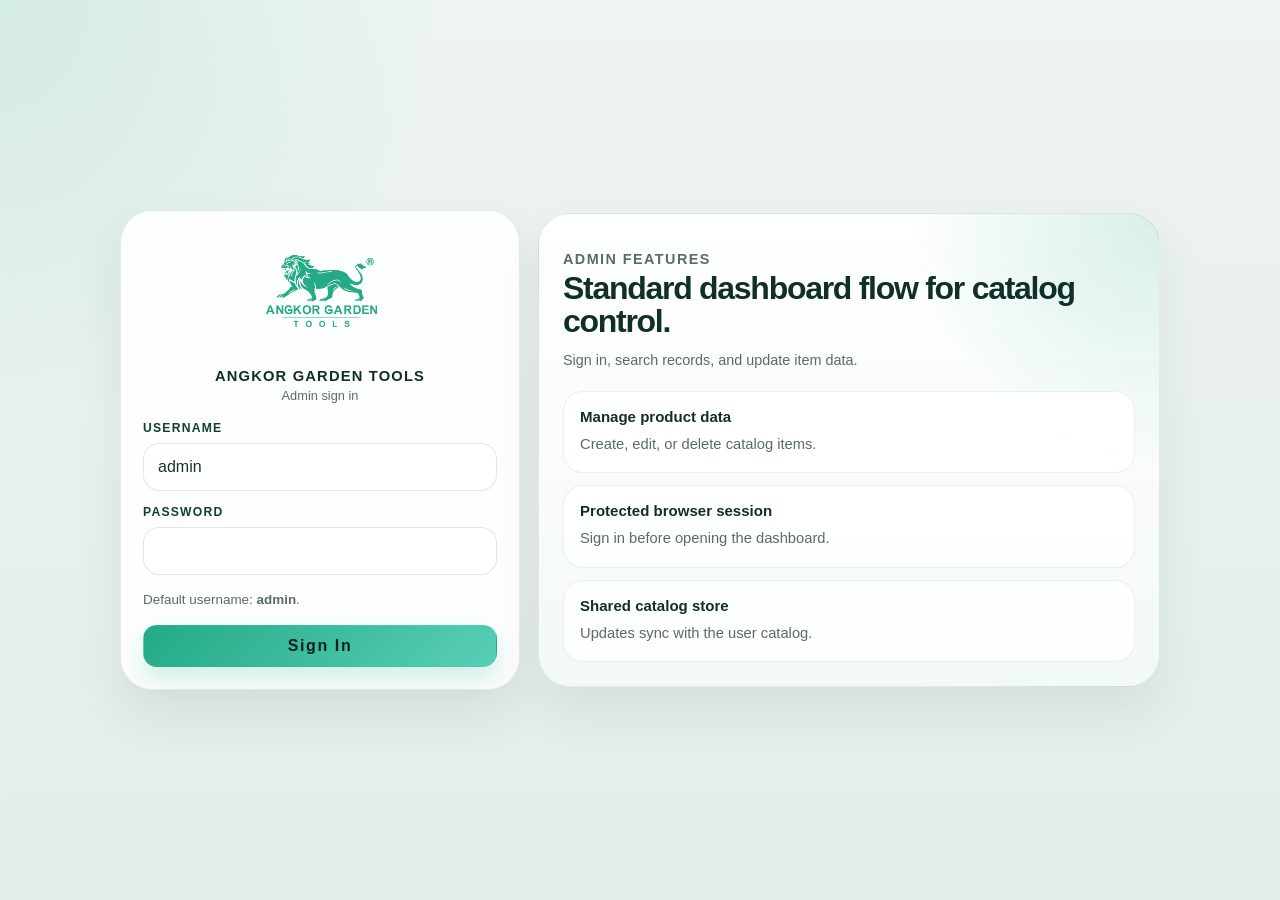
==== commit 39f992af: "Refine admin login and catalog updates" ====
--- a/index.html
+++ b/index.html
@@ -3,210 +3,73 @@
 <head>
   <meta charset="UTF-8">
   <meta name="viewport" content="width=device-width, initial-scale=1.0">
-  <title>តារាងតម្លៃផលិតផល | Angkor Garden Tools</title>
+  <title>Admin Login | Angkor Garden Tools</title>
   <meta
     name="description"
-    content="Angkor Garden Tools product detail layout with the same catalog data in a cleaner brochure-inspired format."
+    content="Login page for the Angkor Garden Tools admin dashboard."
   >
   <link rel="icon" type="image/png" href="logo.png">
   <link rel="shortcut icon" href="logo.png">
   <link rel="apple-touch-icon" href="logo.png">
-  <link rel="stylesheet" href="styles.css?v=20260313-3">
+  <link rel="stylesheet" href="styles.css">
+  <link rel="stylesheet" href="admin.css">
+  <script src="admin-auth.js"></script>
 </head>
-<body>
-  <svg class="catalog-symbols" aria-hidden="true" focusable="false">
-    <symbol id="icon-sprayer" viewBox="0 0 220 220">
-      <rect x="54" y="36" width="112" height="118" rx="34" fill="currentColor"></rect>
-      <rect x="88" y="22" width="44" height="24" rx="10" fill="#ff6f3d"></rect>
-      <rect x="73" y="70" width="74" height="20" rx="10" fill="#d5fbf0"></rect>
-      <rect x="79" y="152" width="62" height="18" rx="9" fill="#11443b"></rect>
-      <circle cx="84" cy="184" r="16" fill="#11443b"></circle>
-      <circle cx="136" cy="184" r="16" fill="#11443b"></circle>
-      <rect x="92" y="160" width="34" height="36" rx="10" fill="#ff6f3d"></rect>
-      <path d="M155 62c21 0 33 10 42 25" stroke="#11443b" stroke-width="10" stroke-linecap="round" fill="none"></path>
-      <path d="M194 86h16" stroke="#11443b" stroke-width="10" stroke-linecap="round"></path>
-    </symbol>
-    <symbol id="icon-mister" viewBox="0 0 220 220">
-      <ellipse cx="112" cy="56" rx="58" ry="30" fill="currentColor"></ellipse>
-      <rect x="68" y="56" width="88" height="88" rx="28" fill="currentColor"></rect>
-      <rect x="88" y="74" width="48" height="18" rx="9" fill="#d5fbf0"></rect>
-      <rect x="90" y="140" width="44" height="22" rx="10" fill="#ff6f3d"></rect>
-      <circle cx="112" cy="174" r="28" fill="#11443b"></circle>
-      <circle cx="112" cy="174" r="14" fill="#ff6f3d"></circle>
-    </symbol>
-    <symbol id="icon-battery" viewBox="0 0 220 220">
-      <rect x="48" y="44" width="124" height="136" rx="18" fill="currentColor"></rect>
-      <rect x="84" y="28" width="54" height="20" rx="8" fill="#11443b"></rect>
-      <rect x="64" y="62" width="92" height="18" rx="9" fill="#d5fbf0"></rect>
-      <rect x="64" y="98" width="92" height="56" rx="14" fill="#ff6f3d"></rect>
-      <rect x="182" y="70" width="18" height="82" rx="9" fill="#11443b"></rect>
-    </symbol>
-    <symbol id="icon-location" viewBox="0 0 24 24">
-      <path
-        d="M12 22s7-6.2 7-12a7 7 0 1 0-14 0c0 5.8 7 12 7 12Z"
-        fill="none"
-        stroke="currentColor"
-        stroke-width="1.9"
-        stroke-linejoin="round"
-      ></path>
-      <circle cx="12" cy="10" r="2.8" fill="currentColor"></circle>
-    </symbol>
-    <symbol id="icon-phone" viewBox="0 0 24 24">
-      <path
-        d="M6.8 3.8h3.1l1.4 4.5-2.1 1.9a15.5 15.5 0 0 0 4.6 4.6l1.9-2.1 4.5 1.4v3.1c0 .8-.6 1.5-1.4 1.6a16.5 16.5 0 0 1-14.4-14.4c.1-.8.8-1.4 1.6-1.4Z"
-        fill="none"
-        stroke="currentColor"
-        stroke-width="1.9"
-        stroke-linejoin="round"
-      ></path>
-    </symbol>
-    <symbol id="icon-mail" viewBox="0 0 24 24">
-      <rect x="3" y="5" width="18" height="14" rx="2.5" fill="none" stroke="currentColor" stroke-width="1.9"></rect>
-      <path d="m5 8 7 5 7-5" fill="none" stroke="currentColor" stroke-width="1.9" stroke-linecap="round" stroke-linejoin="round"></path>
-    </symbol>
-  </svg>
+<body class="admin-login-page">
+  <main class="admin-login">
+    <section class="admin-login__panel">
+      <a class="admin-login__brand" href="users.html#catalog" aria-label="Open user catalog">
+        <span class="admin-login__brand-mark">
+          <img src="logo.png" alt="Angkor Garden Tools logo">
+        </span>
+        <span class="admin-login__brand-copy">
+          <strong>Angkor Garden Tools</strong>
+          <small>Admin sign in</small>
+        </span>
+      </a>
 
-  <div class="page-shell">
-    <header class="hero">
-      <div class="hero__top">
-        <a class="hero__logo-wrap" href="#catalog" aria-label="Go to product detail">
-          <img class="hero__logo" src="logo.png" alt="Angkor Garden Tools logo">
-        </a>
+      <form class="admin-login__form" id="adminLoginForm">
+        <label class="admin-auth-field">
+          <span>Username</span>
+          <input id="adminLoginUsername" name="username" type="text" autocomplete="username" required>
+        </label>
 
-        <div class="hero__title-block">
-          <p class="hero__khmer" lang="km">អង្គរឧបករណ៍កសិកម្ម</p>
-          <p class="hero__english">ANGKOR GARDEN TOOLS</p>
-          <p class="hero__subline">Product detail new version with the same catalog data</p>
-        </div>
+        <label class="admin-auth-field">
+          <span>Password</span>
+          <input id="adminLoginPassword" name="password" type="password" autocomplete="current-password" required>
+        </label>
 
-        <div class="hero__contact" id="contact">
-          <p class="hero__address">
-            <svg aria-hidden="true"><use href="#icon-location"></use></svg>
-            <span>No775, Str38, Trea2 Village, Sangkat Steng Meanchey, Khan Meanchey, Phnom Penh</span>
-          </p>
-          <a class="hero__contact-item" href="tel:+85570516333">
-            <svg aria-hidden="true"><use href="#icon-phone"></use></svg>
-            <span>+855 (0) 70 516 333</span>
-          </a>
-          <a class="hero__contact-item" href="tel:078963636">
-            <svg aria-hidden="true"><use href="#icon-phone"></use></svg>
-            <span>078 96 36 36</span>
-          </a>
-          <a class="hero__contact-item" href="tel:067963636">
-            <svg aria-hidden="true"><use href="#icon-phone"></use></svg>
-            <span>067 96 36 36</span>
-          </a>
-          <a class="hero__contact-item" href="mailto:angkorgardentools@gmail.com">
-            <svg aria-hidden="true"><use href="#icon-mail"></use></svg>
-            <span>angkorgardentools@gmail.com</span>
-          </a>
-        </div>
+        <p class="admin-login__meta">Default username: <strong>admin</strong>.</p>
+        <p class="empty-state admin-login__status" id="adminLoginStatus" hidden></p>
+
+        <button class="pagination__button admin-button admin-button--primary" type="submit">Sign In</button>
+      </form>
+    </section>
+
+    <section class="admin-login__showcase">
+      <div class="admin-login__showcase-copy">
+        <p class="eyebrow">Admin Features</p>
+        <h2>Standard dashboard flow for catalog control.</h2>
+        <p>Sign in, search records, and update item data.</p>
       </div>
 
-    </header>
+      <div class="admin-login__cards">
+        <article class="admin-login__card">
+          <strong>Manage product data</strong>
+          <p>Create, edit, or delete catalog items.</p>
+        </article>
+        <article class="admin-login__card">
+          <strong>Protected browser session</strong>
+          <p>Sign in before opening the dashboard.</p>
+        </article>
+        <article class="admin-login__card">
+          <strong>Shared catalog store</strong>
+          <p>Updates sync with the user catalog.</p>
+        </article>
+      </div>
+    </section>
+  </main>
 
-    <main>
-      <section class="finder" id="catalog">
-        <div class="section-heading">
-          <div>
-            <p class="eyebrow" id="catalogEyebrow">Angkor Garden Tools</p>
-            <h2 id="catalogTitle">តារាងតម្លៃផលិតផល</h2>
-          </div>
-          <div class="section-heading__actions">
-            <div class="control-group">
-              <p class="control-group__label" id="languageLabel">ភាសា</p>
-              <div class="toggle-row" role="group" aria-labelledby="languageLabel">
-                <button class="toggle-button toggle-button--compact" id="languageEnglish" data-language-option="en" type="button" aria-label="English" title="English">
-                  <span class="toggle-button__abbr" aria-hidden="true">EN</span>
-                </button>
-                <button class="toggle-button toggle-button--compact is-active" id="languageKhmer" data-language-option="km" type="button" aria-label="Khmer" title="Khmer">
-                  <span class="toggle-button__abbr" aria-hidden="true">KH</span>
-                </button>
-              </div>
-            </div>
-          </div>
-        </div>
-
-        <div class="finder__controls">
-          <label class="search-field" for="searchInput">
-            <span id="searchLabel">ស្វែងរកផលិតផល</span>
-            <input
-              id="searchInput"
-              type="search"
-              placeholder="ស្វែងរកម៉ូដែល ម៉ាក ចំណុះ ឬស៊េរី"
-              autocomplete="off"
-            >
-          </label>
-
-          <div class="finder__filters">
-            <label class="select-field" for="typeFilter">
-              <span id="typeFilterLabel">ប្រភេទផលិតផល</span>
-              <select id="typeFilter">
-                <option value="all" id="typeOptionAll">ទាំងអស់</option>
-                <option value="featured" id="typeOptionFeatured">ពេញនិយម</option>
-                <option value="sprayer" id="typeOptionSprayer">ម៉ាស៊ីនបាញ់</option>
-                <option value="battery" id="typeOptionBattery">បាតឺរី</option>
-              </select>
-            </label>
-
-            <label class="select-field" for="brandFilter">
-              <span id="brandFilterLabel">ម៉ាក</span>
-              <select id="brandFilter">
-                <option value="all">ម៉ាកទាំងអស់</option>
-              </select>
-            </label>
-          </div>
-        </div>
-
-        <div class="catalog-toolbar" aria-live="polite">
-          <p class="catalog-toolbar__summary">
-            <span class="catalog-toolbar__stat">
-              <span id="totalRecordsLabel">ទំនិញសរុប</span>
-              <strong id="totalRecords">0</strong>
-            </span>
-            <span class="catalog-toolbar__stat">
-              <span id="matchingRecordsLabel">ត្រូវនឹង</span>
-              <strong id="matchingRecords">0</strong>
-            </span>
-          </p>
-          <p class="catalog-toolbar__page" id="pageStatus">ទំព័រ 1 នៃ 1</p>
-        </div>
-
-        <div class="catalog-grid"></div>
-
-        <p class="empty-state" id="emptyStateMessage" hidden>មិនមានផលិតផលត្រូវនឹងការស្វែងរកនេះទេ។</p>
-
-        <div class="pagination" aria-label="Catalog pagination">
-          <button class="pagination__button pagination__button--icon" id="prevPage" type="button" aria-label="Previous page" title="Previous page">
-            <svg viewBox="0 0 24 24" aria-hidden="true">
-              <path d="M14.71 6.71 9.41 12l5.3 5.29-1.42 1.42L6.59 12l6.7-6.71z"></path>
-            </svg>
-          </button>
-          <p class="pagination__status" id="paginationStatus">បង្ហាញ 0-0 នៃ 0</p>
-          <button class="pagination__button pagination__button--icon" id="nextPage" type="button" aria-label="Next page" title="Next page">
-            <svg viewBox="0 0 24 24" aria-hidden="true">
-              <path d="m9.29 6.71 1.42-1.42L17.41 12l-6.7 6.71-1.42-1.42L14.59 12z"></path>
-            </svg>
-          </button>
-        </div>
-      </section>
-
-    </main>
-
-    <footer class="site-footer">
-      <div class="site-footer__brand">
-        <img src="logo.png" alt="" aria-hidden="true">
-        <div>
-          <p>ANGKOR GARDEN TOOLS</p>
-          <small>Product detail layout . New version</small>
-        </div>
-      </div>
-      <p class="site-footer__page">Same catalog data . Updated header and board</p>
-    </footer>
-  </div>
-
-  <script src="catalog-data.js"></script>
-  <script src="catalog-store.js"></script>
-  <script src="app.js?v=20260313-2"></script>
+  <script src="admin-login.js"></script>
 </body>
 </html>
--- a/styles.css
+++ b/styles.css
@@ -195,6 +195,14 @@
   width: min(100%, 210px);
 }
 
+body.users-page .hero__logo-wrap {
+  min-height: auto;
+  padding: 0;
+  border: 0;
+  border-radius: 0;
+  background: transparent;
+}
+
 .hero__title-block {
   text-align: center;
 }
--- a/admin.css
+++ b/admin.css
@@ -0,0 +1,2079 @@
+.admin-page,
+.admin-login-page {
+  min-height: 100vh;
+  background:
+    radial-gradient(circle at top left, rgba(36, 170, 134, 0.12), transparent 28%),
+    linear-gradient(180deg, #edf4f2 0%, #e4ece9 100%);
+}
+
+.admin-page .eyebrow,
+.admin-page .search-field,
+.admin-page .pagination__button,
+.admin-page .stock-pill,
+.admin-page .admin-field span,
+.admin-login-page .eyebrow,
+.admin-login-page .pagination__button,
+.admin-login-page .admin-auth-field span {
+  font-family: var(--font-body);
+  letter-spacing: 0.1em;
+}
+
+.admin-dashboard {
+  display: grid;
+  grid-template-columns: 252px minmax(0, 1fr);
+  min-height: 100vh;
+}
+
+.admin-sidebar {
+  position: sticky;
+  top: 0;
+  display: grid;
+  grid-template-rows: auto 1fr auto;
+  gap: 18px;
+  height: 100dvh;
+  padding: 20px 16px;
+  overflow-x: visible;
+  overflow-y: auto;
+  border-right: 1px solid rgba(16, 63, 54, 0.08);
+  background:
+    linear-gradient(180deg, rgba(8, 30, 25, 0.98), rgba(13, 45, 38, 0.98));
+  color: #effff8;
+}
+
+.admin-dashboard--collapsed {
+  grid-template-columns: minmax(0, 1fr);
+}
+
+.admin-dashboard--collapsed .admin-sidebar {
+  display: none !important;
+}
+
+.admin-sidebar__brand {
+  display: grid;
+  gap: 12px;
+  padding: 14px;
+  border: 1px solid rgba(95, 211, 205, 0.16);
+  border-radius: 24px;
+  background: rgba(255, 255, 255, 0.04);
+  box-shadow: inset 0 1px 0 rgba(255, 255, 255, 0.04);
+}
+
+.admin-sidebar__logo-wrap {
+  display: inline-flex;
+  align-items: center;
+  justify-content: center;
+  width: 100%;
+  max-width: 124px;
+  aspect-ratio: 1;
+  margin: 0 auto;
+  padding: 12px;
+  border-radius: 20px;
+  background:
+    radial-gradient(circle at top, rgba(36, 170, 134, 0.22), transparent 60%),
+    #04120f;
+  border: 1px solid rgba(95, 211, 205, 0.14);
+}
+
+.admin-sidebar__logo {
+  width: 100%;
+}
+
+.admin-sidebar__brand-copy {
+  display: grid;
+  gap: 4px;
+  text-align: center;
+}
+
+.admin-sidebar__brand-copy strong {
+  color: #effff8;
+  font-family: var(--font-body);
+  font-size: 0.84rem;
+  font-weight: 800;
+  letter-spacing: 0.08em;
+  text-transform: uppercase;
+}
+
+.admin-sidebar__brand-copy small {
+  color: rgba(239, 255, 248, 0.72);
+  font-size: 0.8rem;
+  line-height: 1.4;
+}
+
+.admin-sidebar__nav {
+  display: grid;
+  align-content: start;
+  gap: 8px;
+}
+
+.admin-nav__item {
+  display: grid;
+  grid-template-columns: auto minmax(0, 1fr);
+  gap: 10px;
+  width: 100%;
+  padding: 13px 14px;
+  border: 1px solid transparent;
+  border-radius: 18px;
+  background: rgba(255, 255, 255, 0.04);
+  color: rgba(239, 255, 248, 0.88);
+  cursor: pointer;
+  font: inherit;
+  text-align: left;
+  transition: transform 160ms ease, border-color 160ms ease, background 160ms ease;
+}
+
+.admin-nav__item:hover,
+.admin-nav__item:focus-visible {
+  transform: translateY(-2px);
+  border-color: rgba(95, 211, 205, 0.18);
+  background: rgba(255, 255, 255, 0.07);
+}
+
+.admin-nav__item.is-active {
+  border-color: rgba(95, 211, 205, 0.26);
+  background: linear-gradient(135deg, rgba(36, 170, 134, 0.24), rgba(255, 255, 255, 0.05));
+}
+
+.admin-nav__copy strong,
+.admin-nav__copy small {
+  display: block;
+}
+
+.admin-nav__copy strong {
+  font-family: var(--font-body);
+  font-size: 0.92rem;
+  font-weight: 800;
+}
+
+.admin-nav__copy small {
+  color: rgba(239, 255, 248, 0.68);
+  font-size: 0.84rem;
+  line-height: 1.5;
+}
+
+.admin-nav__icon {
+  display: inline-flex;
+  align-items: center;
+  justify-content: center;
+  width: 32px;
+  height: 32px;
+  border-radius: 999px;
+  background: rgba(0, 0, 0, 0.18);
+}
+
+.admin-nav__item.is-active .admin-nav__icon {
+  background: rgba(95, 211, 205, 0.24);
+}
+
+.admin-nav__icon svg {
+  width: 18px;
+  height: 18px;
+  fill: rgba(239, 255, 248, 0.9);
+}
+
+.admin-sidebar__session {
+  display: grid;
+  gap: 8px;
+  padding: 14px;
+  border: 1px solid rgba(95, 211, 205, 0.14);
+  border-radius: 20px;
+  background: rgba(255, 255, 255, 0.05);
+}
+
+.admin-sidebar__label,
+.admin-sidebar__hint {
+  margin: 0;
+}
+
+.admin-sidebar__label {
+  color: rgba(239, 255, 248, 0.62);
+  font-family: var(--font-body);
+  font-size: 0.68rem;
+  font-weight: 800;
+  letter-spacing: 0.1em;
+  text-transform: uppercase;
+}
+
+.admin-sidebar__session strong {
+  font-size: 1.05rem;
+  line-height: 1.15;
+}
+
+.admin-sidebar__hint {
+  color: rgba(239, 255, 248, 0.68);
+  font-size: 0.8rem;
+  line-height: 1.45;
+}
+
+.admin-sidebar__session .admin-button {
+  width: 100%;
+}
+
+.admin-main {
+  display: grid;
+  align-content: start;
+  gap: 22px;
+  margin-top: 0;
+  padding: 24px;
+}
+
+.admin-sidebar-toggle {
+  display: inline-flex;
+  align-items: center;
+  justify-content: center;
+  align-self: start;
+  justify-self: start;
+  width: 34px;
+  height: 34px;
+  padding: 0;
+  border-radius: 12px;
+  border: 1px solid rgba(16, 63, 54, 0.1);
+  background: rgba(255, 255, 255, 0.96);
+  color: #10342d;
+  cursor: pointer;
+  font: inherit;
+  box-shadow: 0 8px 18px rgba(16, 63, 54, 0.12);
+  transition: transform 150ms ease, box-shadow 150ms ease, background 150ms ease;
+}
+
+.admin-sidebar .admin-sidebar-toggle {
+  position: absolute;
+  top: 24px;
+  right: -17px;
+  z-index: 5;
+}
+
+.admin-sidebar-toggle:hover,
+.admin-sidebar-toggle:focus-visible {
+  transform: translateY(-1px);
+  box-shadow: 0 14px 24px rgba(16, 63, 54, 0.12);
+  background: #ffffff;
+}
+
+.admin-sidebar-toggle__icon {
+  display: inline-flex;
+  align-items: center;
+  justify-content: center;
+  width: 100%;
+  height: 100%;
+  border-radius: inherit;
+  background: transparent;
+}
+
+.admin-sidebar-toggle__icon svg {
+  width: 14px;
+  height: 14px;
+  fill: #10342d;
+}
+
+.admin-sidebar-toggle__label {
+  display: none;
+}
+
+.admin-dashboard--collapsed .admin-sidebar-toggle__label {
+  content: "Show menu";
+}
+
+.admin-sidebar-toggle--reveal {
+  position: fixed;
+  top: 24px;
+  left: 0;
+  right: auto;
+  border-radius: 0 12px 12px 0;
+  z-index: 30;
+}
+
+.admin-sidebar-toggle[hidden] {
+  display: none !important;
+}
+
+.admin-content-section {
+  display: grid;
+  gap: 18px;
+}
+
+.admin-topbar[hidden],
+.admin-content-section[hidden],
+.admin-topbar__actions[hidden] {
+  display: none !important;
+}
+
+.admin-topbar,
+.admin-overview,
+.admin-controls,
+.admin-panel {
+  border: 1px solid rgba(16, 63, 54, 0.1);
+  border-radius: 24px;
+  background: rgba(255, 255, 255, 0.9);
+  box-shadow: 0 16px 30px rgba(16, 63, 54, 0.06);
+}
+
+.admin-topbar {
+  display: flex;
+  align-items: start;
+  justify-content: space-between;
+  gap: 16px;
+  padding: 18px 20px;
+}
+
+.admin-topbar__copy h1 {
+  margin: 0;
+  color: #102f29;
+  font-family: var(--font-body);
+  font-size: clamp(1.55rem, 2.5vw, 2.2rem);
+  font-weight: 800;
+  letter-spacing: -0.05em;
+  line-height: 0.98;
+}
+
+.admin-topbar__text {
+  max-width: 52ch;
+  margin: 8px 0 0;
+  color: var(--muted);
+  font-size: 0.96rem;
+  line-height: 1.55;
+}
+
+.admin-topbar__actions {
+  display: flex;
+  flex-wrap: wrap;
+  gap: 10px;
+  justify-content: flex-end;
+}
+
+.admin-topbar__action-group {
+  display: grid;
+  gap: 8px;
+  min-width: min(100%, 312px);
+  padding: 12px;
+  border: 1px solid rgba(16, 63, 54, 0.08);
+  border-radius: 18px;
+  background: linear-gradient(180deg, rgba(247, 251, 250, 0.9), rgba(255, 255, 255, 0.96));
+  box-shadow: inset 0 1px 0 rgba(255, 255, 255, 0.86);
+}
+
+.admin-topbar__action-label {
+  margin: 0;
+  color: var(--muted);
+  font-family: var(--font-body);
+  font-size: 0.72rem;
+  font-weight: 800;
+  letter-spacing: 0.12em;
+  text-transform: uppercase;
+}
+
+.admin-topbar__action-row {
+  display: grid;
+  grid-template-columns: minmax(0, 1fr) 68px;
+  gap: 8px;
+}
+
+.admin-topbar__catalog-link,
+.admin-topbar__qr-button {
+  position: relative;
+  display: inline-flex;
+  align-items: center;
+  justify-content: space-between;
+  min-height: 56px;
+  padding: 0 14px;
+  border: 1px solid rgba(16, 63, 54, 0.12);
+  border-radius: 16px;
+  color: #0f352d;
+  transition: transform 160ms ease, border-color 160ms ease, box-shadow 160ms ease, background 160ms ease;
+}
+
+.admin-topbar__catalog-link {
+  gap: 10px;
+  background: linear-gradient(135deg, rgba(36, 170, 134, 0.14), rgba(95, 211, 205, 0.08));
+}
+
+.admin-topbar__qr-button {
+  flex-direction: column;
+  justify-content: center;
+  gap: 4px;
+  padding: 8px 6px;
+  background: #ffffff;
+  cursor: pointer;
+  font: inherit;
+}
+
+.admin-topbar__catalog-link:hover,
+.admin-topbar__catalog-link:focus-visible,
+.admin-topbar__qr-button:hover,
+.admin-topbar__qr-button:focus-visible {
+  transform: translateY(-2px);
+  border-color: rgba(36, 170, 134, 0.28);
+  box-shadow: 0 16px 28px rgba(16, 63, 54, 0.09);
+}
+
+.admin-topbar__catalog-copy {
+  display: grid;
+  gap: 4px;
+  min-width: 0;
+}
+
+.admin-topbar__catalog-copy strong,
+.admin-topbar__catalog-copy small {
+  display: block;
+}
+
+.admin-topbar__catalog-copy strong {
+  color: #10342d;
+  font-family: var(--font-body);
+  font-size: 0.88rem;
+  font-weight: 800;
+  letter-spacing: -0.02em;
+}
+
+.admin-topbar__catalog-copy small {
+  color: var(--muted);
+  font-size: 0.74rem;
+  line-height: 1.4;
+}
+
+.admin-topbar__catalog-link svg,
+.admin-topbar__qr-button svg {
+  width: 18px;
+  height: 18px;
+  fill: currentColor;
+  flex: 0 0 auto;
+}
+
+.admin-topbar__qr-button span {
+  display: block;
+  color: #10342d;
+  font-family: var(--font-body);
+  font-size: 0.66rem;
+  font-weight: 800;
+  letter-spacing: 0.08em;
+  text-transform: uppercase;
+}
+
+.admin-modal-open {
+  overflow: hidden;
+}
+
+.admin-modal {
+  position: fixed;
+  inset: 0;
+  z-index: 50;
+  display: grid;
+  place-items: center;
+  padding: 18px;
+}
+
+.admin-modal[hidden] {
+  display: none !important;
+}
+
+.admin-modal__backdrop {
+  position: absolute;
+  inset: 0;
+  background: rgba(5, 18, 16, 0.54);
+  backdrop-filter: blur(8px);
+}
+
+.admin-modal__dialog {
+  position: relative;
+  z-index: 1;
+  display: grid;
+  gap: 20px;
+  width: min(100%, 500px);
+  padding: 24px;
+  border: 1px solid rgba(16, 63, 54, 0.1);
+  border-radius: 28px;
+  background: rgba(255, 255, 255, 0.96);
+  box-shadow: 0 28px 56px rgba(5, 18, 16, 0.24);
+}
+
+.admin-modal__head {
+  display: flex;
+  align-items: start;
+  justify-content: space-between;
+  gap: 16px;
+}
+
+.admin-modal__head h2 {
+  margin: 0;
+  color: #102f29;
+  font-family: var(--font-body);
+  font-size: 1.6rem;
+  font-weight: 800;
+  letter-spacing: -0.03em;
+}
+
+.admin-modal__close {
+  display: inline-flex;
+  align-items: center;
+  justify-content: center;
+  width: 40px;
+  height: 40px;
+  padding: 0;
+  border: 1px solid rgba(16, 63, 54, 0.12);
+  border-radius: 14px;
+  background: #ffffff;
+  color: var(--ink);
+  cursor: pointer;
+  font: inherit;
+  font-weight: 700;
+}
+
+.admin-modal__body--qr {
+  justify-items: center;
+  text-align: center;
+}
+
+.admin-modal__qr-image {
+  width: min(100%, 290px);
+  height: auto;
+  padding: 0;
+  border: 0;
+  border-radius: 28px;
+  background: transparent;
+  object-fit: contain;
+  box-shadow: 0 20px 36px rgba(16, 63, 54, 0.12);
+}
+
+.admin-modal__text {
+  margin: 0;
+  color: var(--muted);
+  line-height: 1.7;
+}
+
+.admin-modal__text--error {
+  color: var(--danger);
+}
+
+.admin-modal__actions {
+  display: flex;
+  justify-content: center;
+}
+
+.admin-overview {
+  display: grid;
+  gap: 14px;
+  padding: 18px 20px;
+}
+
+.admin-overview__intro h2 {
+  margin: 0;
+  color: #102f29;
+  font-family: var(--font-body);
+  font-size: clamp(1.3rem, 2.05vw, 1.75rem);
+  font-weight: 800;
+  letter-spacing: -0.04em;
+  line-height: 1.08;
+}
+
+.admin-overview__text {
+  max-width: 56ch;
+  margin: 8px 0 0;
+  color: var(--muted);
+  font-size: 0.96rem;
+  line-height: 1.5;
+}
+
+.admin-stats {
+  display: grid;
+  grid-template-columns: repeat(3, minmax(0, 1fr));
+  gap: 10px;
+}
+
+.admin-dashboard-grid {
+  display: grid;
+  grid-template-columns: repeat(2, minmax(0, 1fr));
+  gap: 10px;
+}
+
+.admin-dashboard-card {
+  display: grid;
+  gap: 12px;
+  align-content: space-between;
+  min-height: 158px;
+  padding: 16px;
+  border: 1px solid rgba(16, 63, 54, 0.08);
+  border-radius: 20px;
+  background:
+    linear-gradient(180deg, rgba(247, 251, 250, 0.96), rgba(255, 255, 255, 0.98));
+  box-shadow: inset 0 1px 0 rgba(255, 255, 255, 0.72);
+}
+
+.admin-dashboard-card h3 {
+  margin: 6px 0 0;
+  color: #102f29;
+  font-family: var(--font-body);
+  font-size: 1.06rem;
+  font-weight: 800;
+  letter-spacing: -0.03em;
+  line-height: 1.08;
+}
+
+.admin-dashboard-card p {
+  margin: 6px 0 0;
+  color: var(--muted);
+  font-size: 0.92rem;
+  line-height: 1.45;
+}
+
+.admin-dashboard-card .admin-button {
+  justify-self: start;
+}
+
+.admin-stat {
+  position: relative;
+  overflow: hidden;
+  padding: 15px 16px;
+  border: 1px solid rgba(16, 63, 54, 0.08);
+  border-radius: 18px;
+  background: linear-gradient(180deg, rgba(247, 251, 250, 0.96), rgba(255, 255, 255, 0.98));
+}
+
+.admin-stat::before {
+  content: "";
+  position: absolute;
+  inset: 0 auto 0 0;
+  width: 4px;
+  background: linear-gradient(180deg, var(--brand), rgba(95, 211, 205, 0.36));
+}
+
+.admin-stat__label {
+  display: block;
+  color: var(--muted);
+  font-family: var(--font-body);
+  font-size: 0.68rem;
+  font-weight: 800;
+  letter-spacing: 0.1em;
+  text-transform: uppercase;
+}
+
+.admin-stat strong {
+  display: block;
+  margin-top: 10px;
+  color: #102f29;
+  font-size: clamp(1.38rem, 2.1vw, 1.8rem);
+  line-height: 1;
+}
+
+.admin-stat small {
+  display: block;
+  margin-top: 6px;
+  color: var(--muted);
+  font-size: 0.9rem;
+  line-height: 1.35;
+}
+
+.admin-controls {
+  padding: 0;
+}
+
+.admin-toolbar {
+  display: grid;
+  grid-template-columns: minmax(0, 1fr) auto;
+  gap: 18px;
+  align-items: center;
+  padding: 16px 18px;
+}
+
+.admin-toolbar__actions {
+  display: flex;
+  flex-wrap: wrap;
+  gap: 12px;
+  justify-content: flex-end;
+  align-items: center;
+}
+
+.admin-toolbar__meta {
+  display: grid;
+  gap: 6px;
+}
+
+.admin-toolbar__text {
+  max-width: 46ch;
+  margin: 0;
+  color: var(--muted);
+  font-size: 0.92rem;
+  line-height: 1.45;
+}
+
+.admin-toolbar-action {
+  display: grid;
+  grid-template-columns: auto minmax(0, 1fr);
+  gap: 12px;
+  align-items: center;
+  min-width: 186px;
+  padding: 10px 14px;
+  border: 1px solid rgba(16, 63, 54, 0.1);
+  border-radius: 18px;
+  background: rgba(255, 255, 255, 0.92);
+  color: #10342d;
+  cursor: pointer;
+  font: inherit;
+  text-align: left;
+  box-shadow: 0 12px 24px rgba(16, 63, 54, 0.06);
+  transition: transform 160ms ease, border-color 160ms ease, box-shadow 160ms ease, background 160ms ease;
+}
+
+.admin-toolbar-action:hover,
+.admin-toolbar-action:focus-visible {
+  transform: translateY(-1px);
+  border-color: rgba(36, 170, 134, 0.24);
+  box-shadow: 0 16px 28px rgba(16, 63, 54, 0.09);
+  background: #ffffff;
+}
+
+.admin-toolbar-action__icon {
+  display: inline-flex;
+  align-items: center;
+  justify-content: center;
+  width: 38px;
+  height: 38px;
+  border-radius: 14px;
+  background: rgba(16, 63, 54, 0.06);
+  color: inherit;
+  flex: 0 0 auto;
+}
+
+.admin-toolbar-action__icon svg {
+  width: 18px;
+  height: 18px;
+  fill: currentColor;
+}
+
+.admin-toolbar-action__copy {
+  display: grid;
+  gap: 3px;
+  min-width: 0;
+}
+
+.admin-toolbar-action__eyebrow {
+  color: var(--muted);
+  font-family: var(--font-body);
+  font-size: 0.66rem;
+  font-weight: 800;
+  letter-spacing: 0.1em;
+  text-transform: uppercase;
+}
+
+.admin-toolbar-action__copy strong {
+  color: #10342d;
+  font-family: var(--font-body);
+  font-size: 0.96rem;
+  font-weight: 800;
+  letter-spacing: -0.02em;
+}
+
+.admin-toolbar-action--back {
+  border-color: rgba(36, 170, 134, 0.16);
+  background: linear-gradient(135deg, rgba(36, 170, 134, 0.12), rgba(255, 255, 255, 0.94));
+}
+
+.admin-toolbar-action--back .admin-toolbar-action__icon {
+  background: rgba(36, 170, 134, 0.16);
+}
+
+.admin-toolbar-action--reset .admin-toolbar-action__icon {
+  background: rgba(16, 63, 54, 0.08);
+}
+
+.admin-toolbar-action--compact {
+  min-width: 0;
+  padding: 6px 10px;
+  gap: 8px;
+  border-radius: 14px;
+  box-shadow: none;
+}
+
+.admin-toolbar-action--compact .admin-toolbar-action__icon {
+  width: 30px;
+  height: 30px;
+  border-radius: 10px;
+}
+
+.admin-toolbar-action--compact .admin-toolbar-action__copy {
+  gap: 0;
+}
+
+.admin-toolbar-action--compact .admin-toolbar-action__copy strong {
+  font-size: 0.84rem;
+  white-space: nowrap;
+}
+
+.admin-workspace {
+  display: grid;
+  grid-template-columns: minmax(300px, 352px) minmax(0, 1fr);
+  gap: 16px;
+  align-items: start;
+}
+
+.admin-workspace.is-editor-hidden {
+  grid-template-columns: minmax(0, 1fr);
+}
+
+.admin-workspace.is-list-hidden {
+  grid-template-columns: minmax(0, 1fr);
+}
+
+.admin-panel {
+  padding: 20px;
+}
+
+.admin-panel--list {
+  position: static;
+  padding: 18px;
+}
+
+.admin-panel--list .admin-panel__head {
+  gap: 12px;
+}
+
+.admin-panel--list .admin-panel__head h3 {
+  font-size: 1.22rem;
+}
+
+.admin-panel--list .admin-panel__actions {
+  gap: 8px;
+}
+
+.admin-panel--list .admin-button--compact {
+  min-width: 96px;
+  min-height: 40px;
+  border-radius: 13px;
+}
+
+.admin-panel__head {
+  display: flex;
+  align-items: start;
+  justify-content: space-between;
+  gap: 16px;
+}
+
+.admin-panel__head-main {
+  display: grid;
+  gap: 10px;
+  min-width: 0;
+}
+
+.admin-panel__head h3 {
+  margin: 0;
+  color: #102f29;
+  font-family: var(--font-body);
+  font-size: 1.32rem;
+  font-weight: 800;
+  letter-spacing: -0.03em;
+}
+
+.admin-panel__copy {
+  max-width: 40ch;
+  margin: 8px 0 0;
+  color: var(--muted);
+  line-height: 1.55;
+}
+
+.admin-panel__head--listing {
+  align-items: center;
+}
+
+.admin-panel__actions {
+  display: flex;
+  flex-wrap: wrap;
+  justify-content: flex-end;
+  gap: 10px;
+}
+
+.admin-panel__actions--form {
+  align-items: center;
+  justify-content: flex-start;
+  gap: 8px;
+}
+
+.admin-panel__head--form .stock-pill {
+  flex: 0 0 auto;
+}
+
+.admin-panel__actions .admin-button {
+  min-width: 0;
+}
+
+.admin-button--compact {
+  min-width: 106px;
+  min-height: 42px;
+  border-radius: 14px;
+}
+
+.admin-button--icon {
+  display: inline-flex;
+  align-items: center;
+  justify-content: center;
+  width: 42px;
+  min-width: 42px;
+  padding: 0;
+  aspect-ratio: 1;
+}
+
+.admin-button--icon svg {
+  width: 18px;
+  height: 18px;
+  fill: currentColor;
+}
+
+.admin-button--icon img {
+  width: 18px;
+  height: 18px;
+  object-fit: contain;
+}
+
+.admin-list-tools {
+  display: grid;
+  gap: 0;
+  margin-top: 12px;
+  padding: 12px 14px;
+  border: 1px solid rgba(16, 63, 54, 0.08);
+  border-radius: 18px;
+  background: linear-gradient(180deg, rgba(247, 251, 250, 0.88), rgba(255, 255, 255, 0.96));
+}
+
+.admin-list-tools__summary,
+.admin-list-tools__page {
+  margin: 0;
+}
+
+.admin-list-tools__bar {
+  display: grid;
+  grid-template-columns: minmax(220px, 280px) minmax(0, 1fr);
+  gap: 16px;
+  align-items: start;
+}
+
+.admin-list-tools__bar--brands {
+  grid-template-columns: minmax(0, 1fr) minmax(240px, 380px);
+}
+
+.admin-list-tools__meta {
+  display: grid;
+  gap: 8px;
+  min-width: 0;
+}
+
+.admin-list-tools__summary {
+  color: #102f29;
+  font-family: var(--font-body);
+  font-size: 0.82rem;
+  font-weight: 700;
+  line-height: 1.5;
+}
+
+.admin-list-tools__controls {
+  display: grid;
+  grid-template-columns: 128px minmax(0, 1fr);
+  gap: 10px;
+  align-items: end;
+  width: 100%;
+}
+
+.admin-list-tools__controls--items {
+  grid-template-columns: 94px 132px 132px minmax(180px, 1fr);
+}
+
+.admin-list-tools__controls--items .admin-list-search {
+  grid-column: auto;
+  min-width: 0;
+}
+
+.admin-list-tools__controls--brands {
+  grid-template-columns: 148px minmax(0, 1fr);
+}
+
+.admin-list-tools__field {
+  display: grid;
+  gap: 6px;
+  min-width: 0;
+  color: var(--brand-dark);
+  font-family: var(--font-body);
+  font-size: 0.7rem;
+  font-weight: 800;
+  letter-spacing: 0.08em;
+  text-transform: uppercase;
+}
+
+.admin-list-tools__field select {
+  min-height: 42px;
+  padding: 0 12px;
+  border: 1px solid rgba(16, 63, 54, 0.12);
+  border-radius: 14px;
+  background: #ffffff;
+  color: var(--ink);
+  outline: none;
+  appearance: none;
+  background-image:
+    linear-gradient(45deg, transparent 50%, var(--brand-dark) 50%),
+    linear-gradient(135deg, var(--brand-dark) 50%, transparent 50%);
+  background-position:
+    calc(100% - 18px) calc(50% - 3px),
+    calc(100% - 12px) calc(50% - 3px);
+  background-size: 6px 6px, 6px 6px;
+  background-repeat: no-repeat;
+}
+
+.admin-list-tools__field select:focus {
+  border-color: rgba(36, 170, 134, 0.5);
+  box-shadow: 0 0 0 4px rgba(36, 170, 134, 0.12);
+}
+
+.admin-list-tools__pager {
+  display: flex;
+  flex-wrap: nowrap;
+  align-items: center;
+  gap: 8px;
+}
+
+.admin-list-tools__button {
+  min-width: 40px;
+  min-height: 40px;
+  padding-inline: 0;
+  border-radius: 13px;
+}
+
+.admin-list-tools__page {
+  min-width: 84px;
+  color: var(--muted);
+  font-family: var(--font-body);
+  font-size: 0.82rem;
+  font-weight: 700;
+  text-align: center;
+}
+
+.admin-list-search {
+  width: 100%;
+  min-width: 180px;
+  gap: 6px;
+}
+
+.admin-list-search input {
+  min-width: 0;
+  min-height: 42px;
+  padding: 0 12px;
+  border-radius: 14px;
+  background: #ffffff;
+}
+
+.admin-list-shell {
+  margin-top: 12px;
+  padding: 0;
+  border: 1px solid rgba(16, 63, 54, 0.08);
+  border-radius: 20px;
+  background: rgba(255, 255, 255, 0.96);
+  overflow: hidden;
+}
+
+.admin-list-table {
+  --admin-list-columns: 150px minmax(280px, 1.95fr) minmax(108px, 0.8fr) minmax(100px, 0.76fr) minmax(96px, 0.72fr) minmax(106px, 0.8fr) auto;
+  max-height: 640px;
+  overflow: auto;
+  background: rgba(255, 255, 255, 0.92);
+}
+
+.admin-list-table--brands {
+  --admin-list-columns: minmax(210px, 1.08fr) 92px minmax(200px, 0.88fr) auto;
+}
+
+.admin-list-table::-webkit-scrollbar {
+  width: 10px;
+  height: 10px;
+}
+
+.admin-list-table::-webkit-scrollbar-thumb {
+  border-radius: 999px;
+  background: rgba(16, 63, 54, 0.16);
+}
+
+.admin-list-table__head,
+.admin-list-item {
+  display: grid;
+  grid-template-columns: var(--admin-list-columns);
+  align-items: center;
+  min-width: 900px;
+}
+
+.admin-list-table__head--brands,
+.admin-list-item--brand {
+  min-width: 560px;
+}
+
+.admin-list-table__head {
+  position: sticky;
+  top: 0;
+  z-index: 2;
+  padding: 0 12px;
+  border-bottom: 1px solid rgba(16, 63, 54, 0.1);
+  background: linear-gradient(180deg, rgba(240, 247, 245, 0.98), rgba(251, 253, 252, 0.98));
+  box-shadow: 0 1px 0 rgba(16, 63, 54, 0.08);
+}
+
+.admin-list-table__head span {
+  padding: 9px 6px;
+  color: var(--muted);
+  font-family: var(--font-body);
+  font-size: 0.68rem;
+  font-weight: 800;
+  letter-spacing: 0.1em;
+  text-transform: uppercase;
+}
+
+.admin-list {
+  display: grid;
+  gap: 0;
+}
+
+.admin-list-item {
+  position: relative;
+  min-height: 64px;
+  padding: 0 12px;
+  border: 0;
+  border-bottom: 1px solid rgba(16, 63, 54, 0.08);
+  border-radius: 0;
+  background: rgba(255, 255, 255, 0.96);
+  color: inherit;
+  text-align: left;
+  transition: background 160ms ease, box-shadow 160ms ease;
+}
+
+.admin-list-item:nth-child(even) {
+  background: rgba(247, 251, 250, 0.72);
+}
+
+.admin-list-item:last-child {
+  border-bottom: 0;
+}
+
+.admin-list-item::before {
+  content: "";
+  position: absolute;
+  inset: 8px auto 8px 0;
+  width: 3px;
+  border-radius: 999px;
+  background: var(--brand);
+  opacity: 0;
+  transition: opacity 160ms ease;
+}
+
+.admin-list-item.is-active {
+  background: linear-gradient(90deg, rgba(36, 170, 134, 0.14), rgba(255, 255, 255, 0.98) 16%);
+}
+
+.admin-list-item.is-active::before {
+  opacity: 1;
+}
+
+.admin-list-cell {
+  display: grid;
+  align-content: center;
+  gap: 2px;
+  min-width: 0;
+  padding: 8px 6px;
+  color: #183f38;
+  font-family: var(--font-body);
+  font-size: 0.8rem;
+  line-height: 1.3;
+}
+
+.admin-list-cell strong,
+.admin-list-cell small {
+  display: block;
+  margin: 0;
+  min-width: 0;
+}
+
+.admin-list-cell strong {
+  overflow: hidden;
+  color: #102f29;
+  font-size: 0.84rem;
+  font-weight: 800;
+  text-overflow: ellipsis;
+  white-space: nowrap;
+}
+
+.admin-list-cell small {
+  color: var(--muted);
+  font-size: 0.72rem;
+  line-height: 1.35;
+  overflow: hidden;
+  text-overflow: ellipsis;
+}
+
+.admin-list-cell--code strong {
+  font-size: 0.92rem;
+  letter-spacing: 0.05em;
+}
+
+.admin-list-cell--actions {
+  justify-content: end;
+  justify-items: end;
+  text-align: right;
+}
+
+.admin-list-cell--actions .admin-button {
+  min-width: auto;
+  padding-inline: 16px;
+}
+
+.admin-list-code-button {
+  display: grid;
+  justify-items: start;
+  gap: 4px;
+  min-width: 0;
+  padding: 0;
+  border: 0;
+  background: transparent;
+  color: inherit;
+  cursor: pointer;
+  text-align: left;
+}
+
+.admin-list-code-button strong,
+.admin-list-code-button small {
+  min-width: 0;
+}
+
+.admin-list-code-button strong {
+  color: var(--brand-dark);
+  text-decoration: underline;
+  text-decoration-color: rgba(16, 63, 54, 0.2);
+  text-decoration-thickness: 1px;
+  text-underline-offset: 0.16em;
+}
+
+.admin-list-code-button:hover strong,
+.admin-list-code-button:focus-visible strong {
+  color: var(--brand);
+  text-decoration-color: currentColor;
+}
+
+.admin-list-code-button:focus-visible {
+  outline: 2px solid rgba(36, 170, 134, 0.25);
+  outline-offset: 6px;
+  border-radius: 12px;
+}
+
+.admin-list-cell--code small,
+.admin-list-code-button small {
+  text-transform: uppercase;
+}
+
+.admin-list-cell--title strong {
+  white-space: normal;
+}
+
+.admin-list-cell--title small {
+  display: -webkit-box;
+  overflow: hidden;
+  text-overflow: clip;
+  white-space: normal;
+  -webkit-box-orient: vertical;
+  -webkit-line-clamp: 2;
+}
+
+.admin-list-item--brand .admin-list-cell--title small {
+  -webkit-line-clamp: 3;
+}
+
+.admin-status {
+  margin-top: 16px;
+  border-radius: 18px;
+}
+
+.admin-status--error {
+  background: rgba(240, 40, 40, 0.08);
+  color: var(--danger);
+}
+
+.admin-form {
+  display: grid;
+  gap: 18px;
+  margin-top: 20px;
+}
+
+.admin-form--compact {
+  gap: 14px;
+  margin-top: 16px;
+}
+
+.admin-form__section {
+  padding: 22px;
+  border: 1px solid rgba(16, 63, 54, 0.08);
+  border-radius: 24px;
+  background: linear-gradient(180deg, rgba(247, 251, 250, 0.88), rgba(255, 255, 255, 0.98));
+}
+
+.admin-form__section-head {
+  display: flex;
+  align-items: end;
+  justify-content: space-between;
+  gap: 16px;
+  margin-bottom: 18px;
+}
+
+.admin-form__section-head h4 {
+  margin: 0;
+  color: #102f29;
+  font-family: var(--font-body);
+  font-size: 1.14rem;
+  font-weight: 800;
+  letter-spacing: -0.02em;
+}
+
+.admin-form__grid {
+  display: grid;
+  grid-template-columns: repeat(2, minmax(0, 1fr));
+  gap: 16px;
+}
+
+.admin-form__grid--editor {
+  grid-template-columns: repeat(3, minmax(0, 1fr));
+  gap: 14px;
+  align-items: start;
+}
+
+.admin-field {
+  display: grid;
+  gap: 8px;
+}
+
+.admin-field--wide {
+  grid-column: 1 / -1;
+}
+
+.admin-field--span-2 {
+  grid-column: span 2;
+}
+
+.admin-field--toggle {
+  align-content: end;
+}
+
+.admin-field span {
+  color: var(--brand-dark);
+  font-size: 0.76rem;
+  font-weight: 800;
+  letter-spacing: 0.08em;
+  text-transform: uppercase;
+}
+
+.admin-field input,
+.admin-field select,
+.admin-field textarea,
+.admin-auth-field input {
+  width: 100%;
+  min-height: 54px;
+  padding: 14px 16px;
+  border: 1px solid rgba(16, 63, 54, 0.12);
+  border-radius: 18px;
+  background: #ffffff;
+  color: var(--ink);
+  outline: none;
+  resize: vertical;
+  box-shadow: inset 0 1px 0 rgba(255, 255, 255, 0.9);
+}
+
+.admin-field select {
+  appearance: none;
+  background-image:
+    linear-gradient(45deg, transparent 50%, var(--brand-dark) 50%),
+    linear-gradient(135deg, var(--brand-dark) 50%, transparent 50%);
+  background-position:
+    calc(100% - 22px) calc(50% - 3px),
+    calc(100% - 16px) calc(50% - 3px);
+  background-size: 6px 6px, 6px 6px;
+  background-repeat: no-repeat;
+}
+
+.admin-field textarea {
+  min-height: 120px;
+}
+
+.admin-field input[readonly] {
+  background: rgba(244, 248, 246, 0.96);
+  color: var(--muted);
+}
+
+.admin-form--compact .admin-field {
+  gap: 6px;
+}
+
+.admin-form--compact .admin-field input,
+.admin-form--compact .admin-field select,
+.admin-form--compact .admin-field textarea {
+  min-height: 48px;
+  padding: 12px 14px;
+  border-radius: 16px;
+}
+
+.admin-form--compact .admin-field textarea {
+  min-height: 96px;
+}
+
+.admin-form--compact .admin-field small {
+  line-height: 1.45;
+}
+
+.admin-currency-input {
+  display: flex;
+  align-items: center;
+  min-height: 54px;
+  padding: 0 16px;
+  border: 1px solid rgba(16, 63, 54, 0.12);
+  border-radius: 18px;
+  background: #ffffff;
+  box-shadow: inset 0 1px 0 rgba(255, 255, 255, 0.9);
+}
+
+.admin-form--compact .admin-currency-input {
+  min-height: 48px;
+  padding: 0 14px;
+  border-radius: 16px;
+}
+
+.admin-currency-input:focus-within {
+  border-color: rgba(36, 170, 134, 0.5);
+  box-shadow: 0 0 0 4px rgba(36, 170, 134, 0.12);
+}
+
+.admin-currency-input__prefix {
+  flex: 0 0 auto;
+  color: var(--brand-dark);
+  font-family: var(--font-body);
+  font-size: 0.98rem;
+  font-weight: 800;
+}
+
+.admin-currency-input input {
+  min-height: 52px;
+  padding: 0 0 0 10px;
+  border: 0;
+  border-radius: 0;
+  background: transparent;
+  box-shadow: none;
+}
+
+.admin-form--compact .admin-currency-input input {
+  min-height: 46px;
+}
+
+.admin-currency-input input:focus {
+  border-color: transparent;
+  box-shadow: none;
+}
+
+.admin-currency-input input[type="number"] {
+  -moz-appearance: textfield;
+}
+
+.admin-currency-input input[type="number"]::-webkit-outer-spin-button,
+.admin-currency-input input[type="number"]::-webkit-inner-spin-button {
+  margin: 0;
+  -webkit-appearance: none;
+}
+
+.admin-field input::placeholder,
+.admin-field textarea::placeholder,
+.admin-auth-field input::placeholder {
+  color: #879690;
+}
+
+.admin-field input:focus,
+.admin-field select:focus,
+.admin-field textarea:focus,
+.admin-auth-field input:focus {
+  border-color: rgba(36, 170, 134, 0.5);
+  box-shadow: 0 0 0 4px rgba(36, 170, 134, 0.12);
+}
+
+.admin-field small {
+  color: var(--muted);
+  line-height: 1.6;
+}
+
+.admin-checkbox {
+  display: inline-flex;
+  align-items: center;
+  gap: 12px;
+  min-height: 54px;
+  padding: 0 16px;
+  border: 1px solid rgba(16, 63, 54, 0.12);
+  border-radius: 18px;
+  background: #ffffff;
+  color: var(--brand-dark);
+  font-family: var(--font-body);
+  font-weight: 700;
+}
+
+.admin-form--compact .admin-checkbox {
+  min-height: 48px;
+  padding: 0 14px;
+  border-radius: 16px;
+}
+
+.admin-checkbox--inline {
+  width: auto;
+  min-height: auto;
+  padding: 0;
+  border: 0;
+  border-radius: 0;
+  background: transparent;
+  box-shadow: none;
+}
+
+.admin-checkbox input {
+  width: 18px;
+  height: 18px;
+  margin: 0;
+  accent-color: var(--brand);
+}
+
+.admin-form__actions {
+  display: flex;
+  flex-wrap: wrap;
+  justify-content: flex-end;
+  gap: 10px;
+  padding: 16px;
+  border: 1px solid rgba(16, 63, 54, 0.08);
+  border-radius: 24px;
+  background: rgba(255, 255, 255, 0.94);
+}
+
+.admin-button {
+  min-width: 132px;
+  min-height: 46px;
+  border-radius: 16px;
+}
+
+.admin-button--ghost {
+  background: #ffffff;
+}
+
+.admin-button--primary {
+  border-color: transparent;
+  background: linear-gradient(135deg, #24aa86, #58cfb7);
+  color: #06221c;
+  box-shadow: 0 14px 24px rgba(36, 170, 134, 0.18);
+}
+
+.admin-button--danger {
+  border-color: rgba(240, 40, 40, 0.16);
+  background: #ffffff;
+  color: var(--danger);
+}
+
+.admin-login {
+  display: grid;
+  grid-template-columns: minmax(300px, 400px) minmax(320px, 1fr);
+  gap: 18px;
+  width: min(1040px, calc(100% - 48px));
+  min-height: 100vh;
+  margin: 0 auto;
+  margin-top: 0;
+  padding: 18px 0;
+  align-items: center;
+}
+
+.admin-login__panel,
+.admin-login__showcase {
+  border: 1px solid rgba(16, 63, 54, 0.1);
+  border-radius: 32px;
+  background: rgba(255, 255, 255, 0.9);
+  box-shadow: 0 24px 48px rgba(16, 63, 54, 0.08);
+}
+
+.admin-login__panel {
+  display: grid;
+  gap: 18px;
+  padding: 22px;
+}
+
+.admin-login__brand {
+  display: inline-grid;
+  justify-self: center;
+  justify-items: center;
+  gap: 8px;
+}
+
+.admin-login__brand-mark {
+  display: block;
+  width: 130px;
+  padding: 0;
+  background: transparent;
+  border: 0;
+  border-radius: 0;
+}
+
+.admin-login__brand-mark img {
+  width: 100%;
+  height: auto;
+}
+
+.admin-login__brand-copy {
+  display: grid;
+  gap: 4px;
+  justify-items: center;
+  text-align: center;
+}
+
+.admin-login__brand-copy strong,
+.admin-login__brand-copy small {
+  display: block;
+}
+
+.admin-login__brand-copy strong {
+  color: #102f29;
+  font-family: var(--font-body);
+  font-size: 0.92rem;
+  font-weight: 800;
+  letter-spacing: 0.08em;
+  text-transform: uppercase;
+}
+
+.admin-login__brand-copy small {
+  color: var(--muted);
+  font-size: 0.8rem;
+}
+
+.admin-login__intro h1 {
+  margin: 0;
+  color: #102f29;
+  font-family: var(--font-body);
+  font-size: clamp(1.65rem, 3vw, 2.25rem);
+  font-weight: 800;
+  letter-spacing: -0.05em;
+  line-height: 1.05;
+}
+
+.admin-login__intro p {
+  margin: 10px 0 0;
+  color: var(--muted);
+  font-size: 0.9rem;
+  line-height: 1.65;
+}
+
+.admin-login__form {
+  display: grid;
+  gap: 14px;
+}
+
+.admin-auth-field {
+  display: grid;
+  gap: 8px;
+}
+
+.admin-auth-field span {
+  color: var(--brand-dark);
+  font-family: var(--font-body);
+  font-size: 0.76rem;
+  font-weight: 800;
+  letter-spacing: 0.08em;
+  text-transform: uppercase;
+}
+
+.admin-login__meta {
+  margin: 0;
+  color: var(--muted);
+  font-size: 0.84rem;
+  line-height: 1.6;
+}
+
+.admin-login__status {
+  margin: 0;
+  border-radius: 18px;
+}
+
+.admin-login__status--error {
+  background: rgba(240, 40, 40, 0.08);
+  color: var(--danger);
+}
+
+.admin-login__showcase {
+  display: grid;
+  align-content: space-between;
+  gap: 18px;
+  padding: 24px;
+  background:
+    radial-gradient(circle at top right, rgba(36, 170, 134, 0.18), transparent 32%),
+    linear-gradient(180deg, rgba(255, 255, 255, 0.95), rgba(243, 249, 247, 0.98));
+}
+
+.admin-login__showcase-copy h2 {
+  margin: 0;
+  color: #102f29;
+  font-family: var(--font-body);
+  font-size: clamp(1.5rem, 2.5vw, 2rem);
+  font-weight: 800;
+  letter-spacing: -0.04em;
+  line-height: 1.05;
+}
+
+.admin-login__showcase-copy p {
+  max-width: 48ch;
+  margin: 10px 0 0;
+  color: var(--muted);
+  font-size: 0.9rem;
+  line-height: 1.65;
+}
+
+.admin-login__cards {
+  display: grid;
+  gap: 12px;
+}
+
+.admin-login__card {
+  padding: 16px;
+  border: 1px solid rgba(16, 63, 54, 0.08);
+  border-radius: 20px;
+  background: rgba(255, 255, 255, 0.88);
+}
+
+.admin-login__card strong {
+  display: block;
+  color: #102f29;
+  font-size: 0.94rem;
+  font-weight: 800;
+}
+
+.admin-login__card p {
+  margin: 8px 0 0;
+  color: var(--muted);
+  font-size: 0.92rem;
+  line-height: 1.6;
+}
+
+.admin-login-page .admin-auth-field input {
+  min-height: 48px;
+  padding: 12px 14px;
+  border-radius: 16px;
+}
+
+.admin-login-page .admin-button {
+  min-width: 120px;
+  min-height: 42px;
+  border-radius: 14px;
+}
+
+@media (min-width: 1360px) {
+  .admin-panel--editor .admin-form__grid {
+    grid-template-columns: repeat(3, minmax(0, 1fr));
+  }
+}
+
+@media (max-width: 1360px) {
+  .admin-form__grid--editor {
+    grid-template-columns: repeat(2, minmax(0, 1fr));
+  }
+
+  .admin-list-tools__bar {
+    grid-template-columns: 1fr;
+  }
+
+  .admin-list-table {
+    --admin-list-columns: 150px minmax(260px, 1.9fr) minmax(108px, 0.8fr) minmax(98px, 0.78fr) 98px minmax(102px, 0.82fr) auto;
+  }
+}
+
+@media (max-width: 1180px) {
+  .admin-dashboard,
+  .admin-login {
+    grid-template-columns: 1fr;
+  }
+
+  .admin-sidebar {
+    position: static;
+    height: auto;
+    grid-template-rows: auto;
+  }
+
+  .admin-workspace {
+    grid-template-columns: 1fr;
+  }
+
+  .admin-panel--list {
+    position: static;
+  }
+
+  .admin-list-tools__bar {
+    grid-template-columns: 1fr;
+  }
+}
+
+@media (max-width: 1024px) {
+  .admin-main {
+    padding: 18px;
+  }
+
+  .admin-dashboard {
+    grid-template-columns: 1fr;
+  }
+
+  .admin-sidebar {
+    position: fixed;
+    top: 0;
+    left: 0;
+    bottom: 0;
+    width: min(252px, calc(100vw - 48px));
+    height: 100dvh;
+    display: grid !important;
+    transform: translateX(0);
+    transition: transform 180ms ease, box-shadow 180ms ease;
+    box-shadow: 18px 0 40px rgba(5, 18, 16, 0.24);
+    z-index: 45;
+  }
+
+  .admin-dashboard--collapsed .admin-sidebar {
+    display: grid !important;
+    transform: translateX(calc(-100% - 16px));
+    box-shadow: none;
+  }
+
+  .admin-topbar,
+  .admin-overview,
+  .admin-controls,
+  .admin-panel,
+  .admin-login__panel,
+  .admin-login__showcase {
+    padding: 18px;
+  }
+
+  .admin-topbar {
+    flex-direction: column;
+  }
+
+  .admin-topbar__actions,
+  .admin-toolbar__actions,
+  .admin-form__actions {
+    justify-content: stretch;
+  }
+
+  .admin-toolbar,
+  .admin-stats,
+  .admin-dashboard-grid,
+  .admin-form__grid {
+    grid-template-columns: 1fr;
+  }
+
+  .admin-field--span-2 {
+    grid-column: 1 / -1;
+  }
+
+  .admin-toolbar__actions {
+    width: 100%;
+  }
+
+  .admin-toolbar-action {
+    width: 100%;
+    min-width: 0;
+  }
+
+  .admin-panel__head--form {
+    flex-direction: column;
+    align-items: stretch;
+  }
+
+  .admin-panel__actions--form {
+    justify-content: stretch;
+  }
+
+  .admin-panel__head--form .stock-pill {
+    align-self: flex-start;
+  }
+
+  .admin-topbar__action-group {
+    min-width: 0;
+    width: 100%;
+  }
+
+  .admin-topbar__action-row {
+    grid-template-columns: minmax(0, 1fr) 72px;
+  }
+
+  .admin-topbar__catalog-link,
+  .admin-topbar__qr-button {
+    min-height: 64px;
+  }
+
+  .admin-modal__dialog {
+    width: min(100%, 400px);
+    padding: 18px;
+  }
+
+  .admin-list-tools__controls {
+    grid-template-columns: 1fr;
+  }
+
+  .admin-list-tools__pager {
+    align-items: stretch;
+    flex-direction: column;
+  }
+
+  .admin-list-tools__field,
+  .admin-list-search,
+  .admin-list-tools__button,
+  .admin-list-tools__page {
+    width: 100%;
+  }
+
+  .admin-list {
+    max-height: none;
+  }
+
+  .admin-list-table {
+    --admin-list-columns: 142px minmax(240px, 1.6fr) 104px 92px 94px 98px auto;
+    max-height: none;
+  }
+
+  .admin-button {
+    width: 100%;
+    min-width: 0;
+  }
+
+  .admin-login {
+    width: min(100%, calc(100% - 16px));
+    padding: 16px 0;
+  }
+}
+
+@media (max-width: 720px) {
+  .admin-main {
+    padding: 14px 12px 20px;
+  }
+
+  .admin-panel,
+  .admin-panel--list {
+    padding: 14px;
+  }
+
+  .admin-panel__head--listing {
+    flex-direction: column;
+    align-items: stretch;
+  }
+
+  .admin-panel__head--listing .admin-panel__actions {
+    display: grid;
+    grid-template-columns: 42px 42px minmax(0, 1fr);
+    justify-content: stretch;
+    align-items: center;
+  }
+
+  .admin-panel__head--listing .admin-button {
+    width: 100%;
+  }
+
+  .admin-panel__head--listing .admin-button--icon {
+    width: 42px;
+    min-width: 42px;
+    min-height: 42px;
+  }
+
+  .admin-list-tools {
+    padding: 12px;
+  }
+
+  .admin-list-tools__meta {
+    gap: 12px;
+  }
+
+  .admin-list-tools__pager {
+    flex-direction: row;
+    align-items: center;
+    gap: 10px;
+  }
+
+  .admin-list-tools__button {
+    width: 42px;
+    min-width: 42px;
+  }
+
+  .admin-list-tools__page {
+    width: auto;
+    min-width: 0;
+    flex: 1 1 auto;
+  }
+
+  .admin-list-shell {
+    overflow: visible;
+    background: rgba(255, 255, 255, 0.72);
+  }
+
+  .admin-list-table {
+    overflow: visible;
+    background: transparent;
+  }
+
+  .admin-list-table__head {
+    display: none;
+  }
+
+  .admin-list {
+    gap: 10px;
+    padding: 10px;
+  }
+
+  .admin-list-item {
+    grid-template-columns: repeat(auto-fit, minmax(116px, 1fr));
+    gap: 12px;
+    min-width: 0;
+    min-height: 0;
+    padding: 14px;
+    border: 1px solid rgba(16, 63, 54, 0.08);
+    border-radius: 18px;
+    box-shadow: 0 10px 24px rgba(16, 63, 54, 0.06);
+  }
+
+  .admin-list-item:last-child {
+    border-bottom: 1px solid rgba(16, 63, 54, 0.08);
+  }
+
+  .admin-list-item::before {
+    inset: 14px auto 14px 0;
+  }
+
+  .admin-list-cell {
+    align-content: start;
+    gap: 4px;
+    padding: 0;
+  }
+
+  .admin-list-cell::before {
+    content: attr(data-label);
+    color: var(--muted);
+    font-family: var(--font-body);
+    font-size: 0.64rem;
+    font-weight: 800;
+    letter-spacing: 0.1em;
+    text-transform: uppercase;
+  }
+
+  .admin-list-cell--code,
+  .admin-list-cell--title,
+  .admin-list-cell--actions {
+    grid-column: 1 / -1;
+  }
+
+  .admin-list-cell strong {
+    white-space: normal;
+    text-overflow: clip;
+  }
+
+  .admin-list-cell small {
+    overflow: visible;
+    text-overflow: clip;
+    white-space: normal;
+  }
+
+  .admin-list-cell--actions {
+    justify-content: stretch;
+    justify-items: stretch;
+    text-align: left;
+  }
+
+  .admin-list-cell--actions .admin-button {
+    width: 100%;
+  }
+
+  .admin-list-code-button:focus-visible {
+    outline-offset: 3px;
+  }
+}
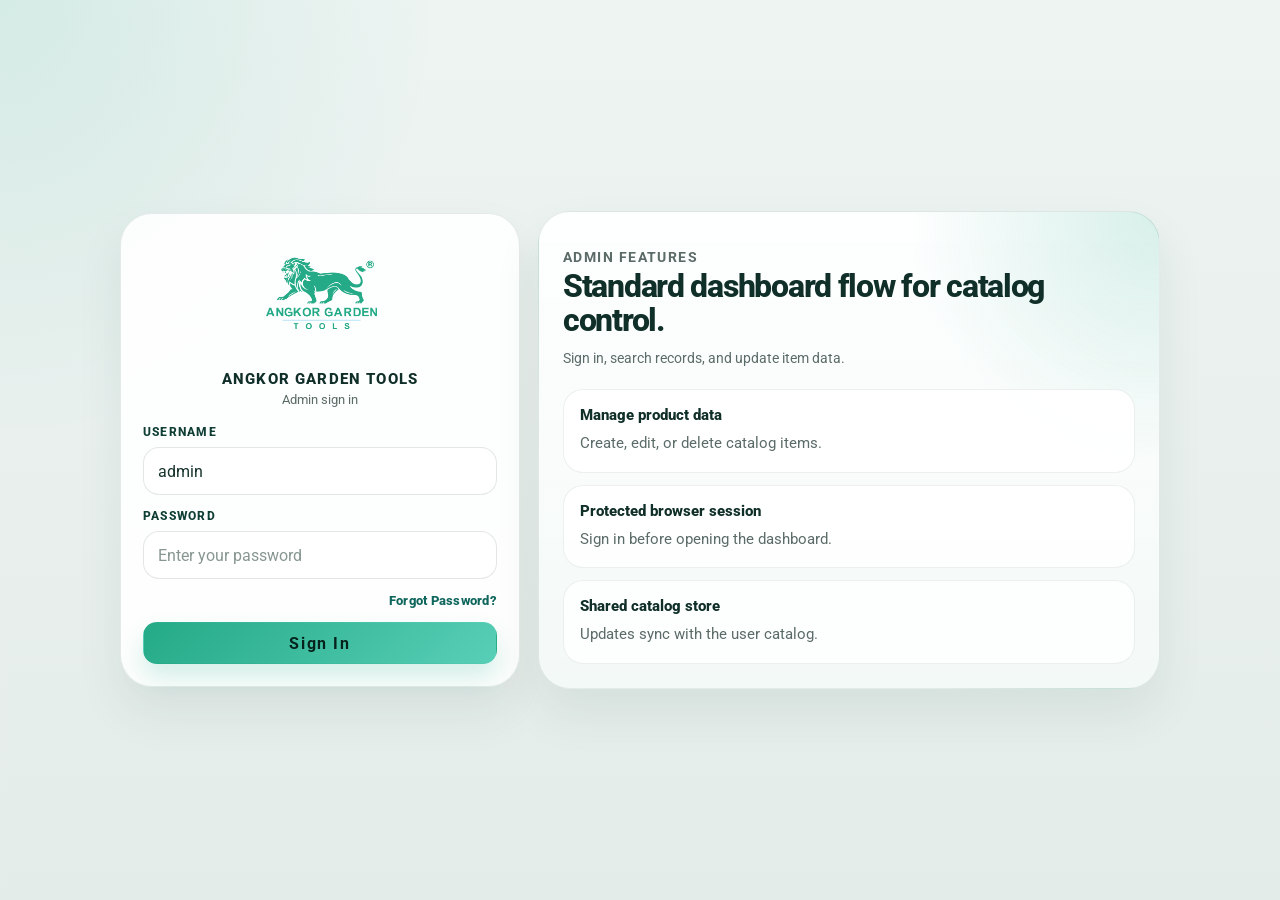
==== commit 0e15e751: "Update admin catalog, recovery, and export flows" ====
--- a/index.html
+++ b/index.html
@@ -11,65 +11,69 @@
   <link rel="icon" type="image/png" href="logo.png">
   <link rel="shortcut icon" href="logo.png">
   <link rel="apple-touch-icon" href="logo.png">
-  <link rel="stylesheet" href="styles.css">
-  <link rel="stylesheet" href="admin.css">
-  <script src="admin-auth.js"></script>
+  <link rel="stylesheet" href="styles.css?v=20260324-5">
+  <link rel="stylesheet" href="admin.css?v=20260324-23">
+  <script src="admin-auth.js?v=20260324-8"></script>
 </head>
 <body class="admin-login-page">
   <main class="admin-login">
     <section class="admin-login__panel">
-      <a class="admin-login__brand" href="users.html#catalog" aria-label="Open user catalog">
+      <a class="admin-login__brand" id="adminLoginBrand" href="users.html#catalog" aria-label="Open user catalog">
         <span class="admin-login__brand-mark">
           <img src="logo.png" alt="Angkor Garden Tools logo">
         </span>
         <span class="admin-login__brand-copy">
-          <strong>Angkor Garden Tools</strong>
-          <small>Admin sign in</small>
+          <strong id="adminLoginBrandTitle">Angkor Garden Tools</strong>
+          <small id="adminLoginBrandSubtitle">Admin sign in</small>
         </span>
       </a>
 
       <form class="admin-login__form" id="adminLoginForm">
         <label class="admin-auth-field">
-          <span>Username</span>
-          <input id="adminLoginUsername" name="username" type="text" autocomplete="username" required>
+          <span id="adminLoginUsernameLabel">Username</span>
+          <input id="adminLoginUsername" name="username" type="text" autocomplete="username" required
+            placeholder="admin">
         </label>
 
         <label class="admin-auth-field">
-          <span>Password</span>
+          <span id="adminLoginPasswordLabel">Password</span>
           <input id="adminLoginPassword" name="password" type="password" autocomplete="current-password" required>
         </label>
 
-        <p class="admin-login__meta">Default username: <strong>admin</strong>.</p>
+        <a class="admin-login__forgot-link" id="adminLoginForgotPasswordLink" href="recovery.html">Forgot Password?</a>
+
         <p class="empty-state admin-login__status" id="adminLoginStatus" hidden></p>
 
-        <button class="pagination__button admin-button admin-button--primary" type="submit">Sign In</button>
+        <button class="pagination__button admin-button admin-button--primary" id="adminLoginSubmitButton"
+          type="submit">Sign In</button>
       </form>
+
     </section>
 
     <section class="admin-login__showcase">
       <div class="admin-login__showcase-copy">
-        <p class="eyebrow">Admin Features</p>
-        <h2>Standard dashboard flow for catalog control.</h2>
-        <p>Sign in, search records, and update item data.</p>
+        <p class="eyebrow" id="adminLoginShowcaseEyebrow">Admin Features</p>
+        <h2 id="adminLoginShowcaseTitle">Standard dashboard flow for catalog control.</h2>
+        <p id="adminLoginShowcaseText">Sign in, search records, and update item data.</p>
       </div>
 
       <div class="admin-login__cards">
         <article class="admin-login__card">
-          <strong>Manage product data</strong>
-          <p>Create, edit, or delete catalog items.</p>
+          <strong id="adminLoginCardOneTitle">Manage product data</strong>
+          <p id="adminLoginCardOneText">Create, edit, or delete catalog items.</p>
         </article>
         <article class="admin-login__card">
-          <strong>Protected browser session</strong>
-          <p>Sign in before opening the dashboard.</p>
+          <strong id="adminLoginCardTwoTitle">Protected browser session</strong>
+          <p id="adminLoginCardTwoText">Sign in before opening the dashboard.</p>
         </article>
         <article class="admin-login__card">
-          <strong>Shared catalog store</strong>
-          <p>Updates sync with the user catalog.</p>
+          <strong id="adminLoginCardThreeTitle">Shared catalog store</strong>
+          <p id="adminLoginCardThreeText">Updates sync with the user catalog.</p>
         </article>
       </div>
     </section>
   </main>
 
-  <script src="admin-login.js"></script>
+  <script src="admin-login.js?v=20260324-6"></script>
 </body>
 </html>
--- a/styles.css
+++ b/styles.css
@@ -1,3 +1,5 @@
+@import url("https://fonts.googleapis.com/css2?family=Roboto:wght@400;500;700;800;900&display=swap");
+
 @font-face {
   font-family: "AngkorSovannRound";
   src: url("Fonts/ANGKOR%20SOVANN%20ROUND.TTF") format("truetype");
@@ -31,6 +33,12 @@
 @font-face {
   font-family: "KasseUltraFLF";
   src: url("Fonts/KASSEULTRAFLF.TTF") format("truetype");
+  font-display: swap;
+}
+
+@font-face {
+  font-family: "KhmerRegular";
+  src: url("Fonts/Khmer-Regular.ttf") format("truetype");
   font-display: swap;
 }
 
@@ -61,12 +69,12 @@
   --radius-xl: 32px;
   --radius-lg: 24px;
   --radius-md: 18px;
-  --font-body: "Segoe UI", "Trebuchet MS", sans-serif;
-  --font-ui: "KhJrungThom", "Franklin Gothic Medium", sans-serif;
-  --font-display: "Book Antiqua", "Palatino Linotype", serif;
+  --font-body: "Roboto", "Segoe UI", "Trebuchet MS", sans-serif;
+  --font-ui: "Roboto", "Segoe UI", "Trebuchet MS", sans-serif;
+  --font-display: "Roboto", "Segoe UI", "Trebuchet MS", sans-serif;
   --font-kh-hero: "AngkorSovannNokorreach", "Leelawadee UI", sans-serif;
-  --font-kh-display: "Noto Sans Khmer", "Khmer OS Battambang", "Arial", sans-serif;
-  --font-kh-ui: "Noto Sans Khmer", "Khmer OS Battambang", "Arial", sans-serif;
+  --font-kh-display: "KhmerRegular", "Noto Sans Khmer", "Khmer OS Battambang", "Arial", sans-serif;
+  --font-kh-ui: "KhmerRegular", "Noto Sans Khmer", "Khmer OS Battambang", "Arial", sans-serif;
 }
 
 * {
@@ -125,6 +133,18 @@
   opacity: 0.35;
 }
 
+.sr-only {
+  position: absolute;
+  width: 1px;
+  height: 1px;
+  padding: 0;
+  margin: -1px;
+  overflow: hidden;
+  clip: rect(0, 0, 0, 0);
+  white-space: nowrap;
+  border: 0;
+}
+
 img {
   display: block;
   max-width: 100%;
@@ -195,7 +215,8 @@
   width: min(100%, 210px);
 }
 
-body.users-page .hero__logo-wrap {
+body.users-page .hero__logo-wrap,
+body.detail-page-view .hero__logo-wrap {
   min-height: auto;
   padding: 0;
   border: 0;
@@ -316,9 +337,10 @@
 
 .section-heading__actions {
   display: grid;
-  grid-template-columns: minmax(180px, 220px);
+  grid-template-columns: auto;
   gap: 12px;
   justify-self: end;
+  justify-items: end;
 }
 
 .control-group {
@@ -337,6 +359,45 @@
   font-weight: 700;
   letter-spacing: 0.12em;
   text-transform: uppercase;
+}
+
+.language-picker {
+  position: relative;
+  display: inline-flex;
+  justify-content: flex-end;
+}
+
+.language-picker__trigger {
+  box-shadow: 0 10px 20px rgba(16, 63, 54, 0.1);
+}
+
+.language-picker.is-open .language-picker__trigger {
+  border-color: rgba(36, 170, 134, 0.36);
+  box-shadow: 0 12px 24px rgba(36, 170, 134, 0.16);
+}
+
+.language-picker__menu {
+  position: absolute;
+  top: calc(100% + 10px);
+  right: 0;
+  z-index: 20;
+  display: grid;
+  gap: 8px;
+  min-width: 84px;
+  padding: 10px;
+  border: 1px solid rgba(16, 63, 54, 0.12);
+  border-radius: 20px;
+  background: rgba(255, 255, 255, 0.96);
+  box-shadow: 0 18px 32px rgba(16, 63, 54, 0.16);
+  backdrop-filter: blur(12px);
+}
+
+.language-picker__menu[hidden] {
+  display: none;
+}
+
+.language-picker__menu .toggle-button {
+  width: 100%;
 }
 
 .toggle-row {
@@ -427,7 +488,7 @@
 }
 
 html[lang="km"] .catalog-card__label {
-  font-family: var(--font-kh-ui) !important;
+  font-family: var(--font-body) !important;
 }
 
 html[lang="km"] .catalog-card__body h3,
@@ -691,9 +752,10 @@
   border-radius: 999px;
   background: rgba(240, 40, 40, 0.08);
   color: var(--danger);
-  font-family: "AngkorSovannPreahVihear", "Leelawadee UI", sans-serif;
-  font-size: 0.88rem;
-  font-weight: 700;
+  font-family: var(--font-body);
+  font-size: 0.92rem;
+  font-weight: 800;
+  letter-spacing: 0.04em;
 }
 
 .catalog-card__code {
@@ -778,6 +840,12 @@
   text-align: center;
 }
 
+.users-page .catalog-card__body h3[lang="km"],
+.users-page .catalog-card__body p[lang="km"] {
+  font-family: var(--font-kh-ui);
+  letter-spacing: 0;
+}
+
 .catalog-card__body h3 {
   font-size: 1.18rem;
   line-height: 1.16;
@@ -856,6 +924,22 @@
   color: var(--brand-dark);
   font-size: 0.86rem;
   font-weight: 700;
+}
+
+.catalog-card__colors {
+  display: flex;
+  flex-wrap: wrap;
+  gap: 6px;
+  align-items: center;
+}
+
+.catalog-card__meta span.catalog-card__color-dot {
+  display: inline-block;
+  width: 16px;
+  height: 16px;
+  border-radius: 50%;
+  border: 1px solid rgba(0, 0, 0, 0.15);
+  box-shadow: inset 0 2px 4px rgba(255, 255, 255, 0.2);
 }
 
 .catalog-card__price-stack {
@@ -965,6 +1049,10 @@
 
 .detail-similar {
   margin-top: 24px;
+}
+
+body.detail-page-view .detail-similar .catalog-card__art::before {
+  content: none;
 }
 
 .detail-back {
@@ -1075,14 +1163,7 @@
 }
 
 .detail-art__frame::before {
-  content: "";
-  position: absolute;
-  inset: 18px;
-  border-radius: 24px;
-  background:
-    radial-gradient(circle at top, rgba(255, 255, 255, 0.56), transparent 54%),
-    url("logo.png") center/74% no-repeat;
-  opacity: 0.06;
+  content: none;
 }
 
 .detail-art__icon {
@@ -1266,6 +1347,10 @@
   font-size: 0.78rem;
   font-weight: 800;
   letter-spacing: 0.04em;
+}
+
+.stock-pill[hidden] {
+  display: none !important;
 }
 
 .stock-pill--in {
@@ -1543,6 +1628,12 @@
   border-color: rgba(191, 255, 236, 0.14);
 }
 
+body[data-theme="dark"] .language-picker__menu {
+  border-color: rgba(191, 255, 236, 0.14);
+  background: rgba(18, 30, 35, 0.96);
+  box-shadow: 0 18px 32px rgba(0, 0, 0, 0.28);
+}
+
 body[data-theme="dark"] .toggle-button.is-active {
   color: #042019;
 }
@@ -1574,10 +1665,6 @@
   color: #c4d7d1;
 }
 
-body[data-theme="dark"] .detail-art__frame::before {
-  opacity: 0.08;
-}
-
 body[data-theme="dark"] .detail-chip {
   background: rgba(95, 211, 205, 0.08);
 }
@@ -1635,8 +1722,9 @@
   }
 
   .section-heading__actions {
-    grid-template-columns: minmax(180px, 220px);
-    max-width: 220px;
+    grid-template-columns: auto;
+    max-width: none;
+    justify-items: end;
   }
 
   .catalog-grid {
@@ -2068,6 +2156,25 @@
   }
 
   .catalog-card__body {
+    display: grid;
+    align-content: start;
+    min-height: 44px;
+    padding: 8px 10px 6px;
+  }
+
+  .catalog-card__body h3 {
+    display: -webkit-box;
+    overflow: hidden;
+    font-size: 0.84rem;
+    line-height: 1.3;
+    text-align: center;
+    text-overflow: ellipsis;
+    -webkit-box-orient: vertical;
+    -webkit-line-clamp: 2;
+    line-clamp: 2;
+  }
+
+  .catalog-card__body p {
     display: none;
   }
 
--- a/admin.css
+++ b/admin.css
@@ -32,11 +32,9 @@
   gap: 18px;
   height: 100dvh;
   padding: 20px 16px;
-  overflow-x: visible;
-  overflow-y: auto;
   border-right: 1px solid rgba(16, 63, 54, 0.08);
   background:
-    linear-gradient(180deg, rgba(8, 30, 25, 0.98), rgba(13, 45, 38, 0.98));
+    linear-gradient(180deg, rgba(8, 30, 25, 1), rgba(13, 45, 38, 1));
   color: #effff8;
 }
 
@@ -49,7 +47,9 @@
 }
 
 .admin-sidebar__brand {
-  display: grid;
+  display: flex;
+  flex-direction: column;
+  align-items: center;
   gap: 12px;
   padding: 14px;
   border: 1px solid rgba(95, 211, 205, 0.16);
@@ -103,6 +103,14 @@
   display: grid;
   align-content: start;
   gap: 8px;
+  overflow-y: auto;
+  min-height: 0;
+  scrollbar-width: none;
+  -webkit-overflow-scrolling: touch;
+}
+
+.admin-sidebar__nav::-webkit-scrollbar {
+  display: none;
 }
 
 .admin-nav__item {
@@ -110,6 +118,8 @@
   grid-template-columns: auto minmax(0, 1fr);
   gap: 10px;
   width: 100%;
+  max-width: 100%;
+  box-sizing: border-box;
   padding: 13px 14px;
   border: 1px solid transparent;
   border-radius: 18px;
@@ -123,9 +133,8 @@
 
 .admin-nav__item:hover,
 .admin-nav__item:focus-visible {
-  transform: translateY(-2px);
-  border-color: rgba(95, 211, 205, 0.18);
-  background: rgba(255, 255, 255, 0.07);
+  border-color: rgba(95, 211, 205, 0.22);
+  background: rgba(255, 255, 255, 0.08);
 }
 
 .admin-nav__item.is-active {
@@ -171,41 +180,81 @@
 }
 
 .admin-sidebar__session {
-  display: grid;
-  gap: 8px;
-  padding: 14px;
+  display: flex;
+  align-items: center;
+  gap: 12px;
+  padding: 12px;
   border: 1px solid rgba(95, 211, 205, 0.14);
   border-radius: 20px;
   background: rgba(255, 255, 255, 0.05);
 }
 
-.admin-sidebar__label,
-.admin-sidebar__hint {
-  margin: 0;
-}
-
-.admin-sidebar__label {
-  color: rgba(239, 255, 248, 0.62);
-  font-family: var(--font-body);
-  font-size: 0.68rem;
-  font-weight: 800;
-  letter-spacing: 0.1em;
-  text-transform: uppercase;
-}
-
-.admin-sidebar__session strong {
-  font-size: 1.05rem;
-  line-height: 1.15;
-}
-
-.admin-sidebar__hint {
+.admin-sidebar__avatar {
+  display: flex;
+  align-items: center;
+  justify-content: center;
+  flex: 0 0 auto;
+  width: 36px;
+  height: 36px;
+  border-radius: 12px;
+  background: rgba(95, 211, 205, 0.15);
+  color: rgba(239, 255, 248, 0.9);
+}
+
+.admin-sidebar__avatar svg {
+  width: 20px;
+  height: 20px;
+}
+
+.admin-sidebar__user-info {
+  display: flex;
+  flex: 1;
+  flex-direction: column;
+  min-width: 0;
+}
+
+.admin-sidebar__user-info strong {
+  color: #effff8;
+  font-size: 0.92rem;
+  font-weight: 800;
+  white-space: nowrap;
+  overflow: hidden;
+  text-overflow: ellipsis;
+}
+
+.admin-sidebar__user-info span {
   color: rgba(239, 255, 248, 0.68);
-  font-size: 0.8rem;
-  line-height: 1.45;
-}
-
-.admin-sidebar__session .admin-button {
-  width: 100%;
+  font-size: 0.72rem;
+  white-space: nowrap;
+  overflow: hidden;
+  text-overflow: ellipsis;
+}
+
+.admin-sidebar__logout {
+  display: flex;
+  align-items: center;
+  justify-content: center;
+  flex: 0 0 auto;
+  width: 36px;
+  height: 36px;
+  padding: 0;
+  border-radius: 12px;
+  background: transparent;
+  border: 1px solid transparent;
+  color: rgba(239, 255, 248, 0.6);
+  cursor: pointer;
+  transition: all 0.2s ease;
+}
+
+.admin-sidebar__logout:hover,
+.admin-sidebar__logout:focus-visible {
+  background: rgba(240, 40, 40, 0.15);
+  color: #ff4d4d;
+}
+
+.admin-sidebar__logout svg {
+  width: 20px;
+  height: 20px;
 }
 
 .admin-main {
@@ -222,31 +271,57 @@
   justify-content: center;
   align-self: start;
   justify-self: start;
-  width: 34px;
-  height: 34px;
+  
+  /* Slim Vertical Shell */
+  width: 10px;
+  height: 64px;
   padding: 0;
-  border-radius: 12px;
-  border: 1px solid rgba(16, 63, 54, 0.1);
-  background: rgba(255, 255, 255, 0.96);
+  border-radius: 6px;
+  
+  /* Liquid Glass Finish */
+  background: linear-gradient(135deg, rgba(255, 255, 255, 0.4), rgba(255, 255, 255, 0.15));
+  backdrop-filter: blur(14px) saturate(180%);
+  -webkit-backdrop-filter: blur(14px) saturate(180%);
+  
+  /* High-Contrast Glass Border */
+  border: 1px solid rgba(255, 255, 255, 0.55);
+  box-shadow: 
+    0 4px 12px rgba(0, 0, 0, 0.1),
+    inset 0 0 4px rgba(255, 255, 255, 0.2);
+    
   color: #10342d;
   cursor: pointer;
   font: inherit;
-  box-shadow: 0 8px 18px rgba(16, 63, 54, 0.12);
-  transition: transform 150ms ease, box-shadow 150ms ease, background 150ms ease;
+  transition: all 0.4s cubic-bezier(0.2, 1, 0.2, 1);
+  z-index: 20;
+  grid-row: 1;
+}
+
+/* Invisible wide hit-area for easier clicking */
+.admin-sidebar-toggle::before {
+  content: "";
+  position: absolute;
+  top: -10px;
+  bottom: -10px;
+  left: -20px;
+  right: -20px;
 }
 
 .admin-sidebar .admin-sidebar-toggle {
   position: absolute;
-  top: 24px;
-  right: -17px;
-  z-index: 5;
+  top: 50%;
+  transform: translateY(-50%);
+  right: -5px; /* Center-aligned on the line */
 }
 
 .admin-sidebar-toggle:hover,
 .admin-sidebar-toggle:focus-visible {
-  transform: translateY(-1px);
-  box-shadow: 0 14px 24px rgba(16, 63, 54, 0.12);
-  background: #ffffff;
+  width: 14px;
+  right: -7px !important;
+  background: var(--brand); /* Turns into brand green handle */
+  border-color: rgba(255, 255, 255, 0.8);
+  box-shadow: 0 0 25px rgba(36, 170, 134, 0.45);
+  color: #ffffff;
 }
 
 .admin-sidebar-toggle__icon {
@@ -255,31 +330,36 @@
   justify-content: center;
   width: 100%;
   height: 100%;
-  border-radius: inherit;
-  background: transparent;
 }
 
 .admin-sidebar-toggle__icon svg {
-  width: 14px;
-  height: 14px;
-  fill: #10342d;
+  width: 10px; /* Smaller icon for slim bar */
+  height: 10px;
+  fill: currentColor;
+  transition: transform 0.3s ease;
+}
+
+.admin-sidebar-toggle:hover .admin-sidebar-toggle__icon svg {
+  transform: scale(1.3);
 }
 
 .admin-sidebar-toggle__label {
   display: none;
 }
 
-.admin-dashboard--collapsed .admin-sidebar-toggle__label {
-  content: "Show menu";
-}
-
 .admin-sidebar-toggle--reveal {
   position: fixed;
-  top: 24px;
+  top: 50%;
+  transform: translateY(-50%);
   left: 0;
   right: auto;
-  border-radius: 0 12px 12px 0;
   z-index: 30;
+  border-radius: 0 6px 6px 0;
+}
+
+.admin-sidebar-toggle--reveal:hover {
+  transform: translateY(-50%) scaleX(1.1);
+  padding-left: 4px;
 }
 
 .admin-sidebar-toggle[hidden] {
@@ -343,7 +423,7 @@
 .admin-topbar__action-group {
   display: grid;
   gap: 8px;
-  min-width: min(100%, 312px);
+  min-width: min(100%, 344px);
   padding: 12px;
   border: 1px solid rgba(16, 63, 54, 0.08);
   border-radius: 18px;
@@ -363,8 +443,17 @@
 
 .admin-topbar__action-row {
   display: grid;
-  grid-template-columns: minmax(0, 1fr) 68px;
-  gap: 8px;
+  grid-template-columns: minmax(0, 1fr) 128px;
+  gap: 10px;
+  align-items: start;
+}
+
+.admin-topbar__menu {
+  position: relative;
+}
+
+.admin-topbar__menu-trigger {
+  width: 100%;
 }
 
 .admin-topbar__catalog-link,
@@ -373,10 +462,10 @@
   display: inline-flex;
   align-items: center;
   justify-content: space-between;
-  min-height: 56px;
+  min-height: 60px;
   padding: 0 14px;
   border: 1px solid rgba(16, 63, 54, 0.12);
-  border-radius: 16px;
+  border-radius: 18px;
   color: #0f352d;
   transition: transform 160ms ease, border-color 160ms ease, box-shadow 160ms ease, background 160ms ease;
 }
@@ -384,22 +473,29 @@
 .admin-topbar__catalog-link {
   gap: 10px;
   background: linear-gradient(135deg, rgba(36, 170, 134, 0.14), rgba(95, 211, 205, 0.08));
-}
-
-.admin-topbar__qr-button {
-  flex-direction: column;
-  justify-content: center;
-  gap: 4px;
-  padding: 8px 6px;
-  background: #ffffff;
   cursor: pointer;
   font: inherit;
+  text-align: left;
+}
+
+.admin-topbar__qr-button {
+  display: grid;
+  grid-template-columns: auto 1fr auto;
+  justify-content: stretch;
+  gap: 8px;
+  padding: 0 12px;
+  background: linear-gradient(180deg, rgba(255, 255, 255, 0.98), rgba(247, 251, 250, 0.96));
+  cursor: pointer;
+  font: inherit;
+  text-align: left;
 }
 
 .admin-topbar__catalog-link:hover,
 .admin-topbar__catalog-link:focus-visible,
+.admin-topbar__menu.is-open .admin-topbar__catalog-link,
 .admin-topbar__qr-button:hover,
-.admin-topbar__qr-button:focus-visible {
+.admin-topbar__qr-button:focus-visible,
+.admin-topbar__menu.is-open .admin-topbar__qr-button {
   transform: translateY(-2px);
   border-color: rgba(36, 170, 134, 0.28);
   box-shadow: 0 16px 28px rgba(16, 63, 54, 0.09);
@@ -430,26 +526,123 @@
   line-height: 1.4;
 }
 
-.admin-topbar__catalog-link svg,
-.admin-topbar__qr-button svg {
+.admin-topbar__catalog-link > .admin-topbar__menu-caret svg,
+.admin-topbar__qr-button > .admin-topbar__menu-caret svg {
+  width: 16px;
+  height: 16px;
+}
+
+.admin-topbar__catalog-link > svg,
+.admin-topbar__qr-button > svg {
   width: 18px;
   height: 18px;
   fill: currentColor;
   flex: 0 0 auto;
 }
 
-.admin-topbar__qr-button span {
+#adminQrButtonLabel {
   display: block;
   color: #10342d;
   font-family: var(--font-body);
-  font-size: 0.66rem;
-  font-weight: 800;
-  letter-spacing: 0.08em;
+  font-size: 0.78rem;
+  font-weight: 800;
+  letter-spacing: 0.04em;
   text-transform: uppercase;
+  line-height: 1.1;
+}
+
+.admin-topbar__menu-caret {
+  display: inline-flex;
+  align-items: center;
+  justify-content: center;
+  color: rgba(16, 63, 54, 0.7);
+}
+
+.admin-topbar__menu-caret svg {
+  width: 16px;
+  height: 16px;
+  fill: currentColor;
+  transition: transform 160ms ease;
+}
+
+.admin-topbar__menu.is-open .admin-topbar__menu-caret svg {
+  transform: rotate(180deg);
+}
+
+.admin-topbar__menu-panel {
+  position: absolute;
+  top: calc(100% + 8px);
+  right: 0;
+  left: 0;
+  z-index: 12;
+  display: grid;
+  gap: 6px;
+  padding: 8px;
+  border: 1px solid rgba(16, 63, 54, 0.12);
+  border-radius: 18px;
+  background: rgba(255, 255, 255, 0.98);
+  box-shadow: 0 18px 36px rgba(16, 63, 54, 0.12);
+  backdrop-filter: blur(12px);
+}
+
+.admin-topbar__menu-panel[hidden] {
+  display: none;
+}
+
+.admin-topbar__menu-panel--compact {
+  left: auto;
+  min-width: 140px;
+}
+
+.admin-topbar__menu-item {
+  display: flex;
+  align-items: center;
+  justify-content: space-between;
+  width: 100%;
+  padding: 12px 14px;
+  border: 0;
+  border-radius: 12px;
+  background: transparent;
+  color: #10342d;
+  cursor: pointer;
+  font: 800 0.82rem/1.2 var(--font-body);
+  letter-spacing: -0.01em;
+  text-decoration: none;
+  transition: background 160ms ease, color 160ms ease, transform 160ms ease;
+}
+
+.admin-topbar__menu-item:hover,
+.admin-topbar__menu-item:focus-visible {
+  background: rgba(36, 170, 134, 0.12);
+  color: #0b2a24;
+  outline: none;
+  transform: translateY(-1px);
 }
 
 .admin-modal-open {
   overflow: hidden;
+}
+
+@keyframes modalScaleIn {
+  0% {
+    transform: scale(0.95) translateY(10px);
+    opacity: 0;
+  }
+
+  100% {
+    transform: scale(1) translateY(0);
+    opacity: 1;
+  }
+}
+
+@keyframes backdropFadeIn {
+  0% {
+    opacity: 0;
+  }
+
+  100% {
+    opacity: 1;
+  }
 }
 
 .admin-modal {
@@ -465,24 +658,36 @@
   display: none !important;
 }
 
+.admin-modal:not([hidden]) .admin-modal__dialog {
+  animation: modalScaleIn 0.4s cubic-bezier(0.175, 0.885, 0.32, 1.275) forwards;
+}
+
+.admin-modal:not([hidden]) .admin-modal__backdrop {
+  animation: backdropFadeIn 0.3s ease forwards;
+}
+
 .admin-modal__backdrop {
   position: absolute;
   inset: 0;
-  background: rgba(5, 18, 16, 0.54);
-  backdrop-filter: blur(8px);
+  background: rgba(5, 18, 16, 0.45);
+  backdrop-filter: blur(12px);
 }
 
 .admin-modal__dialog {
   position: relative;
   z-index: 1;
   display: grid;
-  gap: 20px;
-  width: min(100%, 500px);
-  padding: 24px;
-  border: 1px solid rgba(16, 63, 54, 0.1);
-  border-radius: 28px;
-  background: rgba(255, 255, 255, 0.96);
-  box-shadow: 0 28px 56px rgba(5, 18, 16, 0.24);
+  gap: 28px;
+  width: min(100%, 460px);
+  padding: 32px;
+  border: 1px solid rgba(255, 255, 255, 0.5);
+  border-radius: 36px;
+  background: rgba(255, 255, 255, 0.85);
+  backdrop-filter: blur(28px) saturate(140%);
+  -webkit-backdrop-filter: blur(28px) saturate(140%);
+  box-shadow:
+    0 40px 80px rgba(5, 18, 16, 0.16),
+    inset 0 2px 4px rgba(255, 255, 255, 0.8);
 }
 
 .admin-modal__head {
@@ -494,58 +699,94 @@
 
 .admin-modal__head h2 {
   margin: 0;
-  color: #102f29;
-  font-family: var(--font-body);
-  font-size: 1.6rem;
-  font-weight: 800;
-  letter-spacing: -0.03em;
+  color: #0d2822;
+  font-family: var(--font-body);
+  font-size: 1.8rem;
+  font-weight: 800;
+  letter-spacing: -0.04em;
+  text-shadow: 0 1px 2px rgba(255, 255, 255, 0.8);
 }
 
 .admin-modal__close {
   display: inline-flex;
   align-items: center;
   justify-content: center;
-  width: 40px;
-  height: 40px;
+  width: 44px;
+  height: 44px;
   padding: 0;
-  border: 1px solid rgba(16, 63, 54, 0.12);
-  border-radius: 14px;
-  background: #ffffff;
+  border: 1px solid rgba(16, 63, 54, 0.08);
+  border-radius: 50%;
+  background: rgba(255, 255, 255, 0.6);
   color: var(--ink);
   cursor: pointer;
   font: inherit;
   font-weight: 700;
+  transition: all 0.25s cubic-bezier(0.34, 1.56, 0.64, 1);
+}
+
+.admin-modal__close:hover,
+.admin-modal__close:focus-visible {
+  background: #ff4757;
+  color: #ffffff;
+  border-color: #ff4757;
+  transform: rotate(90deg) scale(1.1);
+  box-shadow: 0 8px 16px rgba(255, 71, 87, 0.24);
 }
 
 .admin-modal__body--qr {
   justify-items: center;
   text-align: center;
+  display: grid;
+  gap: 16px;
 }
 
 .admin-modal__qr-image {
-  width: min(100%, 290px);
+  width: min(100%, 320px);
   height: auto;
-  padding: 0;
-  border: 0;
-  border-radius: 28px;
-  background: transparent;
+  padding: 8px;
+  border: 1px solid rgba(16, 63, 54, 0.06);
+  border-radius: 32px;
+  background: #ffffff;
   object-fit: contain;
-  box-shadow: 0 20px 36px rgba(16, 63, 54, 0.12);
+  box-shadow: 0 24px 48px rgba(16, 63, 54, 0.08);
+  transition: transform 0.3s cubic-bezier(0.175, 0.885, 0.32, 1.275), box-shadow 0.3s ease;
+  will-change: transform, box-shadow;
+}
+
+.admin-modal__qr-image:hover {
+  transform: translateY(-8px) scale(1.03);
+  box-shadow: 0 32px 64px rgba(16, 63, 54, 0.14), 0 8px 16px rgba(16, 63, 54, 0.06);
 }
 
 .admin-modal__text {
   margin: 0;
-  color: var(--muted);
-  line-height: 1.7;
+  color: #4a5c56;
+  font-size: 0.95rem;
+  line-height: 1.6;
+  font-weight: 500;
 }
 
 .admin-modal__text--error {
   color: var(--danger);
+  font-weight: 600;
+}
+
+.admin-modal__dialog--columns {
+  width: min(100%, 960px);
+}
+
+.admin-modal__body--columns {
+  display: grid;
 }
 
 .admin-modal__actions {
   display: flex;
-  justify-content: center;
+  justify-content: stretch;
+  gap: 12px;
+}
+
+.admin-modal__actions .admin-button {
+  flex: 1;
 }
 
 .admin-overview {
@@ -616,6 +857,641 @@
 
 .admin-dashboard-card .admin-button {
   justify-self: start;
+}
+
+.admin-settings {
+  display: grid;
+  gap: 18px;
+}
+
+.admin-settings--workspace .admin-settings__shell {
+  display: grid;
+  grid-template-columns: minmax(280px, 332px) minmax(0, 1fr);
+  gap: 18px;
+  align-items: start;
+}
+
+.admin-settings__intro,
+.admin-settings__card {
+  border: 1px solid rgba(16, 63, 54, 0.1);
+  border-radius: 24px;
+  background: rgba(255, 255, 255, 0.9);
+  box-shadow: 0 16px 30px rgba(16, 63, 54, 0.06);
+}
+
+.admin-settings__intro {
+  display: grid;
+  gap: 8px;
+  padding: 18px 20px;
+}
+
+.admin-settings--workspace .admin-settings__intro--workspace {
+  padding: 0;
+  border: 0;
+  border-radius: 0;
+  background: transparent;
+  box-shadow: none;
+}
+
+.admin-settings__intro h2 {
+  margin: 0;
+  color: #102f29;
+  font-family: var(--font-body);
+  font-size: clamp(1.3rem, 2.05vw, 1.75rem);
+  font-weight: 800;
+  letter-spacing: -0.04em;
+  line-height: 1.08;
+}
+
+.admin-settings__text {
+  max-width: 60ch;
+  margin: 0;
+  color: var(--muted);
+  font-size: 0.96rem;
+  line-height: 1.6;
+}
+
+.admin-settings__grid {
+  display: grid;
+  grid-template-columns: minmax(300px, 380px) minmax(0, 1fr);
+  gap: 18px;
+}
+
+.admin-settings__profile-card,
+.admin-settings__workspace-card,
+.admin-settings__surface {
+  display: grid;
+  gap: 18px;
+  border: 1px solid rgba(16, 63, 54, 0.1);
+  border-radius: 28px;
+  background: rgba(255, 255, 255, 0.94);
+  box-shadow: 0 16px 30px rgba(16, 63, 54, 0.06);
+}
+
+.admin-settings__profile-card {
+  position: sticky;
+  top: 18px;
+  padding: 22px;
+  overflow: hidden;
+  background:
+    radial-gradient(circle at top center, rgba(118, 224, 216, 0.2), transparent 52%),
+    linear-gradient(180deg, rgba(252, 255, 254, 0.98), rgba(240, 248, 246, 0.92));
+}
+
+.admin-settings__workspace-card {
+  padding: 24px;
+  gap: 20px;
+}
+
+.admin-settings__profile-top {
+  display: grid;
+  justify-items: center;
+  gap: 14px;
+  text-align: center;
+}
+
+.admin-settings__profile-avatar {
+  position: relative;
+  width: 110px;
+  aspect-ratio: 1;
+  display: grid;
+  place-items: center;
+  border-radius: 999px;
+  border: 6px solid rgba(255, 255, 255, 0.92);
+  background:
+    radial-gradient(circle at 35% 25%, rgba(255, 255, 255, 0.95), rgba(255, 255, 255, 0.18) 48%, transparent 52%),
+    linear-gradient(180deg, rgba(255, 255, 255, 0.98), rgba(236, 247, 244, 0.94));
+  box-shadow: 0 22px 40px rgba(15, 102, 92, 0.2);
+  overflow: hidden;
+}
+
+.admin-settings__profile-avatar::after {
+  content: "";
+  position: absolute;
+  inset: auto 10px 10px auto;
+  width: 18px;
+  height: 18px;
+  border-radius: 999px;
+  background: linear-gradient(135deg, #ffd78b, #f4a43c);
+  box-shadow: 0 0 0 3px rgba(255, 255, 255, 0.92);
+}
+
+.admin-settings__profile-avatar img {
+  width: 76%;
+  height: 76%;
+  object-fit: contain;
+  filter: drop-shadow(0 10px 20px rgba(15, 102, 92, 0.18));
+}
+
+.admin-settings__profile-heading {
+  display: grid;
+  gap: 6px;
+}
+
+.admin-settings__profile-panel-title {
+  margin: 0;
+  color: #102f29;
+  font-family: var(--font-body);
+  font-size: 1.05rem;
+  font-weight: 800;
+}
+
+.admin-settings__profile-copy-block {
+  display: grid;
+  gap: 8px;
+  text-align: center;
+}
+
+.admin-settings__profile-kicker,
+.admin-settings__mini-label,
+.admin-settings__profile-stat-label,
+.admin-settings__session-label {
+  color: var(--muted);
+  font-family: var(--font-body);
+  font-size: 0.72rem;
+  font-weight: 800;
+  letter-spacing: 0.1em;
+  text-transform: uppercase;
+}
+
+.admin-settings__profile-name {
+  margin: 0;
+  color: #102f29;
+  font-family: var(--font-body);
+  font-size: clamp(1.5rem, 2.7vw, 2rem);
+  font-weight: 900;
+  letter-spacing: -0.05em;
+  line-height: 1.04;
+}
+
+.admin-settings__profile-description {
+  margin: 0;
+  color: var(--muted);
+  font-size: 0.92rem;
+  line-height: 1.6;
+}
+
+.admin-settings__profile-stat,
+.admin-settings__mini-field,
+.admin-settings__session-card {
+  display: grid;
+  gap: 8px;
+  padding: 14px 16px;
+  border: 1px solid rgba(16, 63, 54, 0.08);
+  border-radius: 18px;
+  background: rgba(255, 255, 255, 0.82);
+}
+
+.admin-settings__profile-stat-value,
+.admin-settings__mini-value,
+.admin-settings__session-value {
+  color: #102f29;
+  font-family: var(--font-body);
+  font-size: 1rem;
+  font-weight: 800;
+  line-height: 1.4;
+}
+
+.admin-settings__logout-button {
+  width: 100%;
+  justify-content: center;
+  gap: 10px;
+  min-height: 50px;
+  border-radius: 18px;
+}
+
+.admin-settings__logout-button svg {
+  width: 20px;
+  height: 20px;
+}
+
+.admin-settings__tab-strip {
+  display: flex;
+  flex-wrap: wrap;
+  gap: 10px;
+  padding-bottom: 2px;
+}
+
+.admin-settings__tab {
+  display: inline-flex;
+  align-items: center;
+  justify-content: center;
+  min-height: 38px;
+  padding: 0 16px;
+  border: 0;
+  border-radius: 999px;
+  background: rgba(16, 63, 54, 0.05);
+  color: rgba(16, 63, 54, 0.66);
+  cursor: pointer;
+  font-family: var(--font-body);
+  font-size: 0.82rem;
+  font-weight: 800;
+  letter-spacing: 0.05em;
+  transition: background 160ms ease, color 160ms ease, box-shadow 160ms ease, transform 160ms ease;
+}
+
+.admin-settings__tab:hover,
+.admin-settings__tab:focus-visible {
+  transform: translateY(-1px);
+  box-shadow: 0 12px 20px rgba(16, 63, 54, 0.08);
+}
+
+.admin-settings__tab--active {
+  background: linear-gradient(135deg, rgba(36, 170, 134, 0.18), rgba(95, 211, 205, 0.1));
+  color: #10342d;
+  box-shadow: inset 0 -3px 0 rgba(36, 170, 134, 0.9);
+}
+
+.admin-settings__panel-stack {
+  display: grid;
+  gap: 18px;
+}
+
+.admin-settings__panel-stack > [hidden] {
+  display: none !important;
+}
+
+.admin-settings__surface {
+  padding: 20px;
+}
+
+.admin-settings__surface--profile {
+  background:
+    radial-gradient(circle at top left, rgba(118, 224, 216, 0.18), transparent 38%),
+    rgba(255, 255, 255, 0.96);
+}
+
+.admin-settings__surface--session {
+  background:
+    radial-gradient(circle at top right, rgba(255, 230, 186, 0.22), transparent 40%),
+    rgba(255, 255, 255, 0.96);
+}
+
+.admin-settings__card {
+  display: grid;
+  gap: 16px;
+  padding: 18px 20px;
+}
+
+.admin-settings__card-head h3 {
+  margin: 6px 0 0;
+  color: #102f29;
+  font-family: var(--font-body);
+  font-size: 1.1rem;
+  font-weight: 800;
+  letter-spacing: -0.03em;
+  line-height: 1.1;
+}
+
+.admin-settings__card-head p:not(.eyebrow) {
+  margin: 8px 0 0;
+  color: var(--muted);
+  font-size: 0.92rem;
+  line-height: 1.55;
+}
+
+.admin-settings__language-list {
+  display: grid;
+  gap: 10px;
+}
+
+.admin-settings__language-button {
+  display: flex;
+  align-items: center;
+  justify-content: space-between;
+  gap: 16px;
+  width: 100%;
+  min-height: 68px;
+  padding: 14px 16px;
+  border: 1px solid rgba(16, 63, 54, 0.12);
+  border-radius: 20px;
+  background: #ffffff;
+  color: #10342d;
+  cursor: pointer;
+  font: inherit;
+  text-align: left;
+  transition: transform 160ms ease, border-color 160ms ease, box-shadow 160ms ease, background 160ms ease;
+}
+
+.admin-settings__language-button:hover,
+.admin-settings__language-button:focus-visible {
+  transform: translateY(-1px);
+  border-color: rgba(36, 170, 134, 0.28);
+  box-shadow: 0 16px 28px rgba(16, 63, 54, 0.08);
+}
+
+.admin-settings__language-button.is-active {
+  border-color: transparent;
+  background: linear-gradient(135deg, rgba(36, 170, 134, 0.22), rgba(95, 211, 205, 0.12));
+  box-shadow: 0 18px 30px rgba(36, 170, 134, 0.12);
+}
+
+.admin-settings__language-copy {
+  display: grid;
+  gap: 4px;
+  min-width: 0;
+}
+
+.admin-settings__language-copy strong {
+  color: #102f29;
+  font-family: var(--font-body);
+  font-size: 1rem;
+  font-weight: 800;
+}
+
+.admin-settings__language-copy small {
+  color: var(--muted);
+  font-size: 0.84rem;
+  line-height: 1.45;
+}
+
+.admin-settings__language-tag {
+  display: inline-flex;
+  align-items: center;
+  justify-content: center;
+  min-width: 44px;
+  height: 36px;
+  padding: 0 12px;
+  border-radius: 999px;
+  background: rgba(16, 63, 54, 0.06);
+  color: #10342d;
+  font-family: var(--font-body);
+  font-size: 0.76rem;
+  font-weight: 800;
+  letter-spacing: 0.08em;
+  text-transform: uppercase;
+}
+
+.admin-settings__language-button.is-active .admin-settings__language-tag {
+  background: rgba(255, 255, 255, 0.74);
+}
+
+.admin-settings__profile-grid {
+  display: grid;
+  grid-template-columns: repeat(2, minmax(0, 1fr));
+  gap: 10px;
+}
+
+.admin-settings__session-grid {
+  display: grid;
+  grid-template-columns: repeat(2, minmax(0, 1fr));
+  gap: 12px;
+}
+
+.admin-settings__identity-grid {
+  display: grid;
+  grid-template-columns: repeat(2, minmax(0, 1fr));
+  gap: 12px;
+}
+
+.admin-settings__password-card,
+.admin-settings__recovery-card {
+  display: grid;
+  gap: 16px;
+  padding: 18px;
+  border: 1px solid rgba(16, 63, 54, 0.08);
+  border-radius: 22px;
+  background:
+    radial-gradient(circle at top right, rgba(95, 211, 205, 0.12), transparent 42%),
+    linear-gradient(180deg, rgba(250, 253, 252, 0.96), rgba(241, 249, 246, 0.92));
+}
+
+.admin-settings__password-grid,
+.admin-settings__recovery-grid {
+  display: grid;
+  grid-template-columns: repeat(2, minmax(0, 1fr));
+  gap: 12px;
+}
+
+.admin-settings__password-grid .admin-field,
+.admin-settings__recovery-grid .admin-field {
+  min-width: 0;
+}
+
+.admin-settings__password-grid .admin-field--wide,
+.admin-settings__recovery-grid .admin-field--wide {
+  grid-column: 1 / -1;
+}
+
+.admin-settings__password-actions {
+  display: flex;
+  justify-content: flex-end;
+}
+
+.admin-settings__password-save {
+  min-width: 206px;
+}
+
+.admin-settings__session-card--wide {
+  grid-column: 1 / -1;
+}
+
+.admin-settings__timeout-card {
+  display: grid;
+  gap: 16px;
+  padding: 18px;
+  border: 1px solid rgba(16, 63, 54, 0.08);
+  border-radius: 22px;
+  background: linear-gradient(180deg, rgba(250, 253, 252, 0.96), rgba(241, 249, 246, 0.92));
+}
+
+.admin-settings__timeout-controls {
+  display: grid;
+  grid-template-columns: minmax(0, 1fr) auto;
+  gap: 12px;
+  align-items: end;
+}
+
+.admin-settings__timeout-save {
+  min-width: 184px;
+}
+
+.admin-settings__profile-item {
+  display: grid;
+  gap: 8px;
+  padding: 14px 16px;
+  border: 1px solid rgba(16, 63, 54, 0.08);
+  border-radius: 18px;
+  background: linear-gradient(180deg, rgba(247, 251, 250, 0.92), rgba(255, 255, 255, 0.98));
+}
+
+.admin-settings__profile-item--status {
+  grid-column: 1 / -1;
+}
+
+.admin-settings__profile-label {
+  color: var(--muted);
+  font-family: var(--font-body);
+  font-size: 0.7rem;
+  font-weight: 800;
+  letter-spacing: 0.1em;
+  text-transform: uppercase;
+}
+
+.admin-settings__profile-value {
+  color: #102f29;
+  font-family: var(--font-body);
+  font-size: 1rem;
+  font-weight: 800;
+  line-height: 1.35;
+}
+
+.admin-settings__actions {
+  display: flex;
+  justify-content: flex-start;
+}
+
+.admin-contact-form {
+  display: grid;
+  gap: 18px;
+}
+
+#adminContactSection .admin-settings {
+  max-width: none;
+  margin: 0;
+}
+
+#adminContactSection .admin-settings__intro,
+#adminContactSection .admin-contact-form {
+  width: 100%;
+  margin-inline: 0;
+}
+
+#adminContactSection .admin-settings__intro {
+  justify-items: start;
+  text-align: left;
+}
+
+#adminContactSection .admin-settings__text {
+  max-width: 60ch;
+}
+
+.admin-contact-shell {
+  display: grid;
+  grid-template-columns: minmax(0, 1fr);
+  gap: 18px;
+  align-items: start;
+  width: 100%;
+  max-width: none;
+  margin: 0;
+}
+
+.admin-contact-main {
+  display: grid;
+  gap: 14px;
+  align-content: start;
+  width: 100%;
+  max-width: none;
+  margin: 0;
+}
+
+.admin-contact-card {
+  position: relative;
+  display: grid;
+  gap: 14px;
+  padding: 18px;
+  border: 1px solid rgba(16, 63, 54, 0.08);
+  border-radius: 26px;
+  background:
+    linear-gradient(180deg, rgba(252, 254, 253, 0.99), rgba(246, 250, 248, 0.96));
+  box-shadow: 0 14px 30px rgba(16, 63, 54, 0.05);
+  overflow: hidden;
+}
+
+.admin-contact-card::before {
+  content: "";
+  position: absolute;
+  inset: 0 0 auto;
+  height: 1px;
+  background: linear-gradient(90deg, rgba(36, 170, 134, 0.5), rgba(95, 211, 205, 0.06));
+}
+
+.admin-contact-card > * {
+  position: relative;
+  z-index: 1;
+}
+
+.admin-contact-card--address {
+  background:
+    radial-gradient(circle at top left, rgba(36, 170, 134, 0.1), transparent 44%),
+    linear-gradient(180deg, rgba(252, 254, 253, 1), rgba(242, 249, 246, 0.96));
+}
+
+.admin-contact-card--primary {
+  background:
+    radial-gradient(circle at top right, rgba(95, 211, 205, 0.08), transparent 40%),
+    linear-gradient(180deg, rgba(252, 254, 253, 0.99), rgba(245, 249, 247, 0.97));
+}
+
+.admin-contact-classic-stack {
+  display: grid;
+  gap: 14px;
+}
+
+.admin-contact-line-card {
+  display: grid;
+  gap: 12px;
+  padding: 15px 16px;
+  border: 1px solid rgba(16, 63, 54, 0.08);
+  border-radius: 20px;
+  background: rgba(255, 255, 255, 0.84);
+  box-shadow: 0 8px 18px rgba(16, 63, 54, 0.04);
+}
+
+.admin-contact-line-card__head {
+  display: grid;
+  gap: 4px;
+}
+
+.admin-contact-line-card__head h4 {
+  margin: 0;
+  color: #102f29;
+  font-family: var(--font-body);
+  font-size: 0.98rem;
+  font-weight: 800;
+  line-height: 1.3;
+}
+
+.admin-contact-line-card__head p {
+  margin: 0;
+  color: var(--muted);
+  font-size: 0.84rem;
+  line-height: 1.45;
+}
+
+.admin-contact-line-grid {
+  display: grid;
+  grid-template-columns: repeat(2, minmax(0, 1fr));
+  gap: 14px;
+}
+
+.admin-contact-line-grid .admin-field,
+.admin-contact-classic-stack > .admin-field {
+  min-width: 0;
+}
+
+.admin-contact-line-grid .admin-field--wide,
+.admin-contact-classic-stack > .admin-field--wide {
+  grid-column: 1 / -1;
+}
+
+.admin-contact-line-grid input,
+.admin-contact-classic-stack > .admin-field input {
+  min-height: 48px;
+  border-radius: 14px;
+  background: #ffffff;
+  box-shadow: inset 0 1px 0 rgba(255, 255, 255, 0.7);
+}
+
+.admin-contact-note {
+  margin: 0;
+  padding: 12px 14px;
+  border: 1px dashed rgba(36, 170, 134, 0.22);
+  border-radius: 16px;
+  background: rgba(255, 255, 255, 0.78);
+  color: var(--muted);
+  font-size: 0.84rem;
+  line-height: 1.55;
 }
 
 .admin-stat {
@@ -970,7 +1846,7 @@
 }
 
 .admin-list-tools__controls--items {
-  grid-template-columns: 94px 132px 132px minmax(180px, 1fr);
+  grid-template-columns: 160px 180px 180px minmax(180px, 1fr);
 }
 
 .admin-list-tools__controls--items .admin-list-search {
@@ -996,26 +1872,26 @@
 
 .admin-list-tools__field select {
   min-height: 42px;
-  padding: 0 12px;
-  border: 1px solid rgba(16, 63, 54, 0.12);
-  border-radius: 14px;
+  padding: 0 40px 0 16px;
+  border: 1.5px solid rgba(16, 63, 54, 0.12);
+  border-radius: 21px;
   background: #ffffff;
   color: var(--ink);
   outline: none;
   appearance: none;
   background-image:
-    linear-gradient(45deg, transparent 50%, var(--brand-dark) 50%),
-    linear-gradient(135deg, var(--brand-dark) 50%, transparent 50%);
+    linear-gradient(45deg, transparent 50%, #0d2f28 50%),
+    linear-gradient(135deg, #0d2f28 50%, transparent 50%);
   background-position:
-    calc(100% - 18px) calc(50% - 3px),
-    calc(100% - 12px) calc(50% - 3px);
-  background-size: 6px 6px, 6px 6px;
+    calc(100% - 22px) calc(50% - 1px),
+    calc(100% - 14px) calc(50% - 1px);
+  background-size: 8px 8px, 8px 8px;
   background-repeat: no-repeat;
+  transition: all 0.2s ease;
 }
 
 .admin-list-tools__field select:focus {
   border-color: rgba(36, 170, 134, 0.5);
-  box-shadow: 0 0 0 4px rgba(36, 170, 134, 0.12);
 }
 
 .admin-list-tools__pager {
@@ -1051,8 +1927,8 @@
   min-width: 0;
   min-height: 42px;
   padding: 0 12px;
-  border-radius: 14px;
   background: #ffffff;
+  border-radius: 21px;
 }
 
 .admin-list-shell {
@@ -1066,6 +1942,7 @@
 
 .admin-list-table {
   --admin-list-columns: 150px minmax(280px, 1.95fr) minmax(108px, 0.8fr) minmax(100px, 0.76fr) minmax(96px, 0.72fr) minmax(106px, 0.8fr) auto;
+  --admin-list-min-width: 900px;
   max-height: 640px;
   overflow: auto;
   background: rgba(255, 255, 255, 0.92);
@@ -1090,7 +1967,7 @@
   display: grid;
   grid-template-columns: var(--admin-list-columns);
   align-items: center;
-  min-width: 900px;
+  min-width: var(--admin-list-min-width);
 }
 
 .admin-list-table__head--brands,
@@ -1116,6 +1993,154 @@
   font-weight: 800;
   letter-spacing: 0.1em;
   text-transform: uppercase;
+}
+
+.admin-column-config {
+  display: grid;
+  gap: 14px;
+  padding: 16px 18px 18px;
+  border: 1px solid rgba(16, 63, 54, 0.08);
+  border-radius: 22px;
+  background:
+    radial-gradient(circle at top left, rgba(95, 211, 205, 0.1), transparent 34%),
+    linear-gradient(180deg, rgba(250, 253, 252, 0.98), rgba(244, 249, 247, 0.95));
+  box-shadow: 0 12px 26px rgba(16, 63, 54, 0.05);
+}
+
+.admin-column-config--modal {
+  padding: 0;
+  border: 0;
+  border-radius: 0;
+  background: transparent;
+  box-shadow: none;
+}
+
+.admin-column-config__head {
+  display: flex;
+  flex-wrap: wrap;
+  align-items: start;
+  justify-content: space-between;
+  gap: 12px;
+}
+
+.admin-column-config__head h4 {
+  margin: 6px 0 0;
+  color: #102f29;
+  font-family: var(--font-body);
+  font-size: 1rem;
+  font-weight: 800;
+  letter-spacing: -0.03em;
+}
+
+.admin-column-config__head p:not(.eyebrow) {
+  margin: 8px 0 0;
+  color: var(--muted);
+  font-size: 0.9rem;
+  line-height: 1.5;
+}
+
+.admin-column-config__grid {
+  display: grid;
+  grid-template-columns: repeat(auto-fit, minmax(240px, 1fr));
+  gap: 12px;
+}
+
+.admin-column-config__panel {
+  display: grid;
+  gap: 12px;
+  padding: 14px;
+  border: 1px solid rgba(16, 63, 54, 0.08);
+  border-radius: 18px;
+  background: rgba(255, 255, 255, 0.82);
+}
+
+.admin-column-config--modal .admin-column-config__panel {
+  background:
+    linear-gradient(180deg, rgba(252, 254, 253, 0.99), rgba(245, 250, 248, 0.95));
+  box-shadow: 0 10px 22px rgba(16, 63, 54, 0.05);
+}
+
+.admin-column-config__panel-head {
+  display: grid;
+  gap: 4px;
+}
+
+.admin-column-config__panel-head h5 {
+  margin: 0;
+  color: #102f29;
+  font-family: var(--font-body);
+  font-size: 0.92rem;
+  font-weight: 800;
+}
+
+.admin-column-config__panel-head small {
+  color: var(--muted);
+  font-size: 0.8rem;
+  line-height: 1.45;
+}
+
+.admin-column-config__list {
+  display: flex;
+  flex-wrap: wrap;
+  gap: 10px;
+  min-height: 52px;
+}
+
+.admin-column-config__item {
+  display: inline-flex;
+  align-items: center;
+  justify-content: space-between;
+  gap: 12px;
+  min-width: 160px;
+  max-width: 100%;
+  padding: 10px 12px;
+  border: 1px solid rgba(16, 63, 54, 0.1);
+  border-radius: 14px;
+  background: #ffffff;
+  color: #10342d;
+  cursor: pointer;
+  font: inherit;
+  text-align: left;
+  transition: transform 160ms ease, border-color 160ms ease, box-shadow 160ms ease, background 160ms ease;
+}
+
+.admin-column-config__item:hover,
+.admin-column-config__item:focus-visible {
+  transform: translateY(-1px);
+  border-color: rgba(36, 170, 134, 0.28);
+  box-shadow: 0 12px 22px rgba(16, 63, 54, 0.08);
+}
+
+.admin-column-config__item span {
+  min-width: 0;
+  color: #10342d;
+  font-size: 0.84rem;
+  font-weight: 700;
+  line-height: 1.35;
+}
+
+.admin-column-config__item strong {
+  flex: 0 0 auto;
+  color: var(--brand-strong, #179a79);
+  font-family: var(--font-body);
+  font-size: 0.68rem;
+  font-weight: 800;
+  letter-spacing: 0.1em;
+  text-transform: uppercase;
+}
+
+.admin-column-config__item.is-locked {
+  cursor: default;
+  background: linear-gradient(135deg, rgba(36, 170, 134, 0.16), rgba(95, 211, 205, 0.08));
+  border-color: rgba(36, 170, 134, 0.18);
+  box-shadow: none;
+}
+
+.admin-column-config__empty {
+  margin: 0;
+  color: var(--muted);
+  font-size: 0.84rem;
+  line-height: 1.5;
 }
 
 .admin-list {
@@ -1204,6 +2229,58 @@
   letter-spacing: 0.05em;
 }
 
+.admin-list-cell--image {
+  justify-items: center;
+}
+
+.admin-list-image {
+  display: grid;
+  place-items: center;
+  gap: 4px;
+  width: 56px;
+  height: 56px;
+  padding: 4px;
+  border: 1px solid rgba(16, 63, 54, 0.08);
+  border-radius: 16px;
+  background: linear-gradient(180deg, rgba(247, 251, 250, 0.96), rgba(255, 255, 255, 0.98));
+  box-shadow: inset 0 1px 0 rgba(255, 255, 255, 0.7);
+  overflow: hidden;
+}
+
+.admin-list-image.has-image {
+  padding: 0;
+}
+
+.admin-list-image img {
+  width: 100%;
+  height: 100%;
+  object-fit: cover;
+}
+
+.admin-list-image strong {
+  color: #10342d;
+  font-size: 0.68rem;
+  font-weight: 800;
+  letter-spacing: 0.06em;
+  text-transform: uppercase;
+}
+
+.admin-list-image small {
+  color: var(--muted);
+  font-size: 0.58rem;
+  font-weight: 700;
+  line-height: 1.2;
+  text-align: center;
+}
+
+.admin-list-cell--description small {
+  display: -webkit-box;
+  overflow: hidden;
+  color: #4a5c56;
+  -webkit-box-orient: vertical;
+  -webkit-line-clamp: 2;
+}
+
 .admin-list-cell--actions {
   justify-content: end;
   justify-items: end;
@@ -1269,10 +2346,17 @@
   white-space: normal;
   -webkit-box-orient: vertical;
   -webkit-line-clamp: 2;
+  line-clamp: 2;
+}
+
+.admin-list-cell [lang="km"] {
+  font-family: var(--font-kh-ui);
+  letter-spacing: 0;
 }
 
 .admin-list-item--brand .admin-list-cell--title small {
   -webkit-line-clamp: 3;
+  line-clamp: 3;
 }
 
 .admin-status {
@@ -1339,6 +2423,10 @@
 
 .admin-field--wide {
   grid-column: 1 / -1;
+}
+
+.admin-field--image {
+  gap: 10px;
 }
 
 .admin-field--span-2 {
@@ -1373,6 +2461,19 @@
   box-shadow: inset 0 1px 0 rgba(255, 255, 255, 0.9);
 }
 
+.admin-field input[lang="km"],
+.admin-field textarea[lang="km"] {
+  font-family: var(--font-kh-ui);
+  letter-spacing: 0;
+  line-height: 1.6;
+}
+
+.admin-field input[lang="km"]::placeholder,
+.admin-field textarea[lang="km"]::placeholder {
+  font-family: var(--font-kh-ui);
+  letter-spacing: 0;
+}
+
 .admin-field select {
   appearance: none;
   background-image:
@@ -1385,6 +2486,85 @@
   background-repeat: no-repeat;
 }
 
+.admin-field--color-picker {
+  gap: 10px;
+}
+
+.admin-color-picker {
+  display: grid;
+  gap: 10px;
+}
+
+.admin-color-picker__controls,
+.admin-color-picker__custom {
+  display: grid;
+  grid-template-columns: minmax(0, 1fr) auto;
+  gap: 10px;
+  align-items: center;
+}
+
+.admin-color-picker__custom {
+  grid-template-columns: minmax(0, 1fr) 68px auto;
+}
+
+.admin-color-picker__custom input[type="color"] {
+  min-height: 54px;
+  padding: 6px;
+  cursor: pointer;
+}
+
+.admin-color-picker__list {
+  display: flex;
+  flex-wrap: wrap;
+  gap: 10px;
+  min-height: 54px;
+  padding: 12px;
+  border: 1px solid rgba(16, 63, 54, 0.12);
+  border-radius: 18px;
+  background: rgba(246, 251, 249, 0.9);
+}
+
+.admin-color-picker__empty {
+  margin: 0;
+  color: var(--muted);
+  font-size: 0.88rem;
+}
+
+.admin-color-chip {
+  display: inline-flex;
+  align-items: center;
+  gap: 8px;
+  padding: 8px 12px;
+  border: 1px solid rgba(16, 63, 54, 0.12);
+  border-radius: 999px;
+  background: #ffffff;
+  color: #10342d;
+  cursor: pointer;
+  font: inherit;
+  transition: transform 160ms ease, border-color 160ms ease, box-shadow 160ms ease;
+}
+
+.admin-color-chip:hover,
+.admin-color-chip:focus-visible {
+  transform: translateY(-1px);
+  border-color: rgba(36, 170, 134, 0.32);
+  box-shadow: 0 10px 18px rgba(16, 63, 54, 0.08);
+  outline: none;
+}
+
+.admin-color-chip__swatch {
+  width: 16px;
+  height: 16px;
+  border: 1px solid rgba(16, 63, 54, 0.16);
+  border-radius: 999px;
+  flex: 0 0 auto;
+}
+
+.admin-color-chip small {
+  color: var(--muted);
+  font-size: 0.72rem;
+}
+
 .admin-field textarea {
   min-height: 120px;
 }
@@ -1423,6 +2603,7 @@
   border-radius: 18px;
   background: #ffffff;
   box-shadow: inset 0 1px 0 rgba(255, 255, 255, 0.9);
+  transition: transform 160ms ease, border-color 160ms ease, box-shadow 160ms ease, background 160ms ease;
 }
 
 .admin-form--compact .admin-currency-input {
@@ -1431,26 +2612,38 @@
   border-radius: 16px;
 }
 
+.admin-currency-input:hover {
+  border-color: rgba(16, 63, 54, 0.22);
+  background: #fafdfc;
+}
+
 .admin-currency-input:focus-within {
+  transform: translateY(-1px);
   border-color: rgba(36, 170, 134, 0.5);
-  box-shadow: 0 0 0 4px rgba(36, 170, 134, 0.12);
+  box-shadow: 0 8px 16px rgba(16, 63, 54, 0.06), 0 0 0 4px rgba(36, 170, 134, 0.12);
+  background: #ffffff;
 }
 
 .admin-currency-input__prefix {
   flex: 0 0 auto;
   color: var(--brand-dark);
   font-family: var(--font-body);
-  font-size: 0.98rem;
-  font-weight: 800;
+  font-size: 0.96rem;
+  font-weight: 700;
+  opacity: 0.65;
+  user-select: none;
 }
 
 .admin-currency-input input {
+  flex: 1;
   min-height: 52px;
-  padding: 0 0 0 10px;
+  padding: 0 0 0 8px;
   border: 0;
   border-radius: 0;
   background: transparent;
   box-shadow: none;
+  font-weight: 700;
+  color: var(--brand-dark);
 }
 
 .admin-form--compact .admin-currency-input input {
@@ -1458,12 +2651,14 @@
 }
 
 .admin-currency-input input:focus {
-  border-color: transparent;
-  box-shadow: none;
+  outline: none;
+  border: none !important;
+  box-shadow: none !important;
 }
 
 .admin-currency-input input[type="number"] {
   -moz-appearance: textfield;
+  appearance: textfield;
 }
 
 .admin-currency-input input[type="number"]::-webkit-outer-spin-button,
@@ -1488,6 +2683,41 @@
 
 .admin-field small {
   color: var(--muted);
+  line-height: 1.6;
+}
+
+.admin-image-tools {
+  display: flex;
+  flex-wrap: wrap;
+  gap: 10px;
+}
+
+.admin-image-preview {
+  display: grid;
+  place-items: center;
+  min-height: 180px;
+  padding: 16px;
+  border: 1px dashed rgba(16, 63, 54, 0.16);
+  border-radius: 20px;
+  background:
+    radial-gradient(circle at top left, rgba(36, 170, 134, 0.12), transparent 40%),
+    linear-gradient(180deg, rgba(247, 251, 250, 0.88), rgba(255, 255, 255, 0.98));
+  overflow: hidden;
+}
+
+.admin-image-preview__image {
+  display: block;
+  width: 100%;
+  max-height: 240px;
+  object-fit: contain;
+  border-radius: 16px;
+  background: #ffffff;
+}
+
+.admin-image-preview__empty {
+  margin: 0;
+  color: var(--muted);
+  text-align: center;
   line-height: 1.6;
 }
 
@@ -1562,6 +2792,28 @@
   color: var(--danger);
 }
 
+.admin-page[data-admin-language="km"],
+.admin-login-page[data-admin-language="km"] {
+  --font-body: var(--font-kh-ui);
+}
+
+.admin-page[data-admin-language="km"] .eyebrow,
+.admin-page[data-admin-language="km"] .search-field,
+.admin-page[data-admin-language="km"] .pagination__button,
+.admin-page[data-admin-language="km"] .stock-pill,
+.admin-page[data-admin-language="km"] .admin-field span,
+.admin-page[data-admin-language="km"] .admin-auth-field span,
+.admin-page[data-admin-language="km"] .admin-sidebar__label,
+.admin-page[data-admin-language="km"] .admin-sidebar-toggle__label {
+  letter-spacing: 0;
+}
+
+.admin-login-page[data-admin-language="km"] .eyebrow,
+.admin-login-page[data-admin-language="km"] .admin-auth-field span,
+.admin-login-page[data-admin-language="km"] .admin-login__language-label {
+  letter-spacing: 0;
+}
+
 .admin-login {
   display: grid;
   grid-template-columns: minmax(300px, 400px) minmax(320px, 1fr);
@@ -1574,6 +2826,11 @@
   align-items: center;
 }
 
+.admin-login--single {
+  grid-template-columns: minmax(320px, 560px);
+  justify-content: center;
+}
+
 .admin-login__panel,
 .admin-login__showcase {
   border: 1px solid rgba(16, 63, 54, 0.1);
@@ -1586,6 +2843,10 @@
   display: grid;
   gap: 18px;
   padding: 22px;
+}
+
+.admin-login__panel--recovery {
+  width: 100%;
 }
 
 .admin-login__brand {
@@ -1635,6 +2896,61 @@
   font-size: 0.8rem;
 }
 
+.admin-login__language {
+  display: flex;
+  align-items: center;
+  justify-content: space-between;
+  gap: 12px;
+  padding: 10px 12px;
+  border: 1px solid rgba(16, 63, 54, 0.08);
+  border-radius: 18px;
+  background: rgba(247, 251, 250, 0.92);
+}
+
+.admin-login__language-label {
+  color: var(--brand-dark);
+  font-family: var(--font-body);
+  font-size: 0.76rem;
+  font-weight: 800;
+  letter-spacing: 0.08em;
+  text-transform: uppercase;
+}
+
+.admin-login__language-buttons {
+  display: inline-flex;
+  align-items: center;
+  gap: 8px;
+}
+
+.admin-login__language-button {
+  min-width: 48px;
+  min-height: 36px;
+  padding: 0 12px;
+  border: 1px solid rgba(16, 63, 54, 0.1);
+  border-radius: 999px;
+  background: #ffffff;
+  color: #10342d;
+  cursor: pointer;
+  font: 800 0.78rem/1 var(--font-body);
+  letter-spacing: 0.08em;
+  text-transform: uppercase;
+  transition: transform 160ms ease, border-color 160ms ease, box-shadow 160ms ease, background 160ms ease;
+}
+
+.admin-login__language-button:hover,
+.admin-login__language-button:focus-visible {
+  transform: translateY(-1px);
+  border-color: rgba(36, 170, 134, 0.24);
+  box-shadow: 0 12px 22px rgba(16, 63, 54, 0.08);
+  outline: none;
+}
+
+.admin-login__language-button.is-active {
+  border-color: transparent;
+  background: linear-gradient(135deg, rgba(36, 170, 134, 0.18), rgba(95, 211, 205, 0.12));
+  box-shadow: 0 14px 24px rgba(36, 170, 134, 0.12);
+}
+
 .admin-login__intro h1 {
   margin: 0;
   color: #102f29;
@@ -1655,6 +2971,143 @@
 .admin-login__form {
   display: grid;
   gap: 14px;
+}
+
+.admin-login__forgot-link {
+  justify-self: end;
+  color: #0f665c;
+  font-family: var(--font-body);
+  font-size: 0.82rem;
+  font-weight: 800;
+  letter-spacing: 0.02em;
+  text-decoration: none;
+  transition: color 160ms ease, transform 160ms ease;
+}
+
+.admin-login__forgot-link:hover,
+.admin-login__forgot-link:focus-visible {
+  color: #0a4f48;
+  text-decoration: underline;
+  transform: translateY(-1px);
+  outline: none;
+}
+
+.admin-login__back-link {
+  justify-self: start;
+  color: #0f665c;
+  font-family: var(--font-body);
+  font-size: 0.82rem;
+  font-weight: 800;
+  letter-spacing: 0.02em;
+  text-decoration: none;
+  transition: color 160ms ease, transform 160ms ease;
+}
+
+.admin-login__back-link:hover,
+.admin-login__back-link:focus-visible {
+  color: #0a4f48;
+  text-decoration: underline;
+  transform: translateY(-1px);
+  outline: none;
+}
+
+.admin-login__recovery {
+  display: grid;
+  gap: 14px;
+  padding-top: 4px;
+}
+
+.admin-login__recovery-head {
+  display: grid;
+  gap: 6px;
+}
+
+.admin-login__recovery-head h3,
+.admin-login__recovery-card-head h4 {
+  margin: 0;
+  color: #102f29;
+  font-family: var(--font-body);
+  font-weight: 800;
+  letter-spacing: -0.03em;
+}
+
+.admin-login__recovery-head h3 {
+  font-size: 1.06rem;
+}
+
+.admin-login__recovery-head p:not(.eyebrow),
+.admin-login__recovery-card-head p {
+  margin: 0;
+  color: var(--muted);
+  font-size: 0.88rem;
+  line-height: 1.6;
+}
+
+.admin-login__recovery-card {
+  display: grid;
+  gap: 14px;
+  padding: 16px;
+  border: 1px solid rgba(16, 63, 54, 0.08);
+  border-radius: 22px;
+  background:
+    radial-gradient(circle at top right, rgba(95, 211, 205, 0.08), transparent 38%),
+    linear-gradient(180deg, rgba(252, 254, 253, 0.98), rgba(245, 249, 247, 0.96));
+}
+
+.admin-login__recovery-card-head {
+  display: grid;
+  gap: 6px;
+}
+
+.admin-login__recovery-password-fields {
+  display: grid;
+  gap: 14px;
+}
+
+.admin-login__recovery-grid {
+  display: grid;
+  grid-template-columns: repeat(2, minmax(0, 1fr));
+  gap: 12px;
+}
+
+.admin-login__recovery-grid-full {
+  grid-column: 1 / -1;
+}
+
+.admin-login__recovery-actions {
+  display: flex;
+  flex-wrap: wrap;
+  gap: 10px;
+}
+
+.admin-login__recovery-output {
+  display: grid;
+  gap: 8px;
+  padding: 14px 16px;
+  border: 1px solid rgba(16, 63, 54, 0.08);
+  border-radius: 18px;
+  background: rgba(247, 251, 250, 0.94);
+}
+
+.admin-login__recovery-output-label {
+  color: var(--brand-dark);
+  font-family: var(--font-body);
+  font-size: 0.74rem;
+  font-weight: 800;
+  letter-spacing: 0.08em;
+  text-transform: uppercase;
+}
+
+.admin-login__recovery-output textarea {
+  width: 100%;
+  min-height: 90px;
+  padding: 12px 14px;
+  border: 1px solid rgba(16, 63, 54, 0.12);
+  border-radius: 16px;
+  background: #ffffff;
+  color: #10342d;
+  font: 700 0.85rem/1.55 var(--font-body);
+  resize: vertical;
 }
 
 .admin-auth-field {
@@ -1775,6 +3228,7 @@
 }
 
 @media (max-width: 1180px) {
+
   .admin-dashboard,
   .admin-login {
     grid-template-columns: 1fr;
@@ -1787,6 +3241,18 @@
   }
 
   .admin-workspace {
+    grid-template-columns: 1fr;
+  }
+
+  .admin-settings__grid {
+    grid-template-columns: 1fr;
+  }
+
+  .admin-settings--workspace .admin-settings__shell {
+    grid-template-columns: 1fr;
+  }
+
+  .admin-contact-shell {
     grid-template-columns: 1fr;
   }
 
@@ -1816,10 +3282,38 @@
     width: min(252px, calc(100vw - 48px));
     height: 100dvh;
     display: grid !important;
+    grid-template-rows: auto 1fr auto;
+    gap: 14px;
+    padding: max(16px, env(safe-area-inset-top)) 14px max(16px, env(safe-area-inset-bottom)) max(14px, env(safe-area-inset-left));
     transform: translateX(0);
     transition: transform 180ms ease, box-shadow 180ms ease;
     box-shadow: 18px 0 40px rgba(5, 18, 16, 0.24);
     z-index: 45;
+  }
+
+  .admin-sidebar__brand {
+    padding: 10px;
+    gap: 8px;
+    border-radius: 20px;
+  }
+
+  .admin-sidebar__logo-wrap {
+    max-width: 100px;
+    padding: 10px;
+    border-radius: 16px;
+  }
+
+  .admin-sidebar__session {
+    padding: 8px;
+    gap: 8px;
+    border-radius: 14px;
+  }
+
+  .admin-sidebar__avatar,
+  .admin-sidebar__logout {
+    width: 32px;
+    height: 32px;
+    border-radius: 10px;
   }
 
   .admin-dashboard--collapsed .admin-sidebar {
@@ -1850,12 +3344,47 @@
   .admin-toolbar,
   .admin-stats,
   .admin-dashboard-grid,
+  .admin-login__recovery-grid,
+  .admin-settings__profile-grid,
+  .admin-settings__identity-grid,
+  .admin-settings__session-grid,
+  .admin-settings__password-grid,
+  .admin-settings__recovery-grid,
+  .admin-settings__timeout-controls,
   .admin-form__grid {
     grid-template-columns: 1fr;
   }
 
+  .admin-settings__profile-card {
+    position: static;
+  }
+
+  .admin-settings__workspace-card,
+  .admin-settings__profile-card,
+  .admin-settings__surface {
+    padding: 18px;
+  }
+
+  .admin-settings__session-card--wide {
+    grid-column: auto;
+  }
+
+  .admin-contact-line-grid {
+    grid-template-columns: 1fr;
+  }
+
+  .admin-contact-line-grid .admin-field--wide,
+  .admin-contact-classic-stack > .admin-field--wide {
+    grid-column: auto;
+  }
+
   .admin-field--span-2 {
     grid-column: 1 / -1;
+  }
+
+  .admin-color-picker__controls,
+  .admin-color-picker__custom {
+    grid-template-columns: 1fr;
   }
 
   .admin-toolbar__actions {
@@ -1886,7 +3415,7 @@
   }
 
   .admin-topbar__action-row {
-    grid-template-columns: minmax(0, 1fr) 72px;
+    grid-template-columns: minmax(0, 1fr) 120px;
   }
 
   .admin-topbar__catalog-link,
@@ -1894,24 +3423,25 @@
     min-height: 64px;
   }
 
+  .admin-topbar__menu-panel--compact {
+    min-width: 132px;
+  }
+
   .admin-modal__dialog {
     width: min(100%, 400px);
     padding: 18px;
   }
 
+  .admin-modal__dialog--columns {
+    width: min(100%, 560px);
+  }
+
   .admin-list-tools__controls {
     grid-template-columns: 1fr;
   }
 
-  .admin-list-tools__pager {
-    align-items: stretch;
-    flex-direction: column;
-  }
-
   .admin-list-tools__field,
-  .admin-list-search,
-  .admin-list-tools__button,
-  .admin-list-tools__page {
+  .admin-list-search {
     width: 100%;
   }
 
@@ -1924,11 +3454,23 @@
     max-height: none;
   }
 
+  .admin-image-tools {
+    flex-direction: column;
+  }
+
   .admin-button {
     width: 100%;
     min-width: 0;
   }
 
+  .admin-button--icon {
+    width: 42px;
+  }
+
+  .admin-panel__head--listing .admin-button {
+    width: auto;
+  }
+
   .admin-login {
     width: min(100%, calc(100% - 16px));
     padding: 16px 0;
@@ -1943,6 +3485,15 @@
   .admin-panel,
   .admin-panel--list {
     padding: 14px;
+  }
+
+  .admin-contact-card {
+    padding: 16px;
+    border-radius: 20px;
+  }
+
+  .admin-contact-note {
+    padding: 11px 12px;
   }
 
   .admin-panel__head--listing {
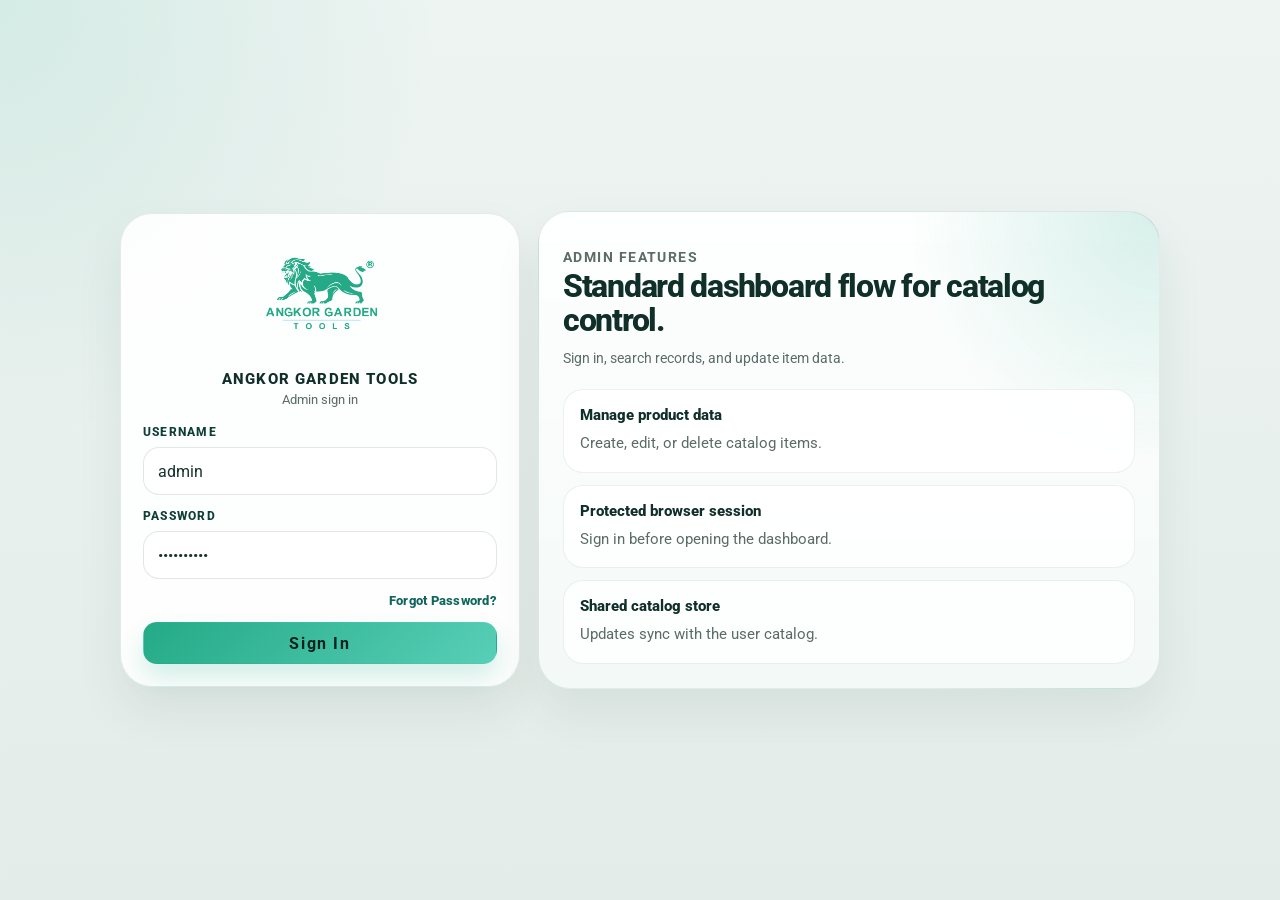
==== commit 5c0c5fa9: "update fix sidebar and remove box profile" ====
--- a/index.html
+++ b/index.html
@@ -37,7 +37,7 @@
 
         <label class="admin-auth-field">
           <span id="adminLoginPasswordLabel">Password</span>
-          <input id="adminLoginPassword" name="password" type="password" autocomplete="current-password" required>
+          <input id="adminLoginPassword" name="password" type="password" autocomplete="current-password" required value="Admin@2026">
         </label>
 
         <a class="admin-login__forgot-link" id="adminLoginForgotPasswordLink" href="recovery.html">Forgot Password?</a>
--- a/admin.css
+++ b/admin.css
@@ -116,6 +116,7 @@
 .admin-nav__item {
   display: grid;
   grid-template-columns: auto minmax(0, 1fr);
+  align-items: center;
   gap: 10px;
   width: 100%;
   max-width: 100%;
@@ -263,6 +264,10 @@
   gap: 22px;
   margin-top: 0;
   padding: 24px;
+}
+
+.admin-page.admin-mobile-nav-open {
+  overflow: hidden;
 }
 
 .admin-sidebar-toggle {
@@ -366,6 +371,20 @@
   display: none !important;
 }
 
+.admin-sidebar-backdrop {
+  position: fixed;
+  inset: 0;
+  z-index: 40;
+  padding: 0;
+  border: 0;
+  background: rgba(5, 18, 16, 0.42);
+  cursor: pointer;
+}
+
+.admin-sidebar-backdrop[hidden] {
+  display: none !important;
+}
+
 .admin-content-section {
   display: grid;
   gap: 18px;
@@ -866,7 +885,7 @@
 
 .admin-settings--workspace .admin-settings__shell {
   display: grid;
-  grid-template-columns: minmax(280px, 332px) minmax(0, 1fr);
+  grid-template-columns: minmax(0, 1fr);
   gap: 18px;
   align-items: start;
 }
@@ -2047,6 +2066,7 @@
 
 .admin-column-config__panel {
   display: grid;
+  align-content: start;
   gap: 12px;
   padding: 14px;
   border: 1px solid rgba(16, 63, 54, 0.08);
@@ -2065,6 +2085,17 @@
   gap: 4px;
 }
 
+.admin-column-config__panel-head--with-actions {
+  grid-template-columns: minmax(0, 1fr) auto;
+  align-items: start;
+  gap: 10px;
+}
+
+.admin-column-config__panel-head-copy {
+  display: grid;
+  gap: 4px;
+}
+
 .admin-column-config__panel-head h5 {
   margin: 0;
   color: #102f29;
@@ -2079,27 +2110,35 @@
   line-height: 1.45;
 }
 
+.admin-column-config__panel-head small:empty {
+  display: block;
+  min-height: calc(0.8rem * 1.45);
+}
+
+.admin-column-config__panel-actions {
+  display: flex;
+  gap: 8px;
+}
+
 .admin-column-config__list {
-  display: flex;
-  flex-wrap: wrap;
+  display: grid;
+  align-content: start;
+  grid-auto-rows: max-content;
   gap: 10px;
   min-height: 52px;
 }
 
 .admin-column-config__item {
-  display: inline-flex;
+  display: grid;
+  grid-template-columns: minmax(0, 1fr) auto;
   align-items: center;
-  justify-content: space-between;
   gap: 12px;
-  min-width: 160px;
-  max-width: 100%;
+  width: 100%;
   padding: 10px 12px;
   border: 1px solid rgba(16, 63, 54, 0.1);
   border-radius: 14px;
   background: #ffffff;
   color: #10342d;
-  cursor: pointer;
-  font: inherit;
   text-align: left;
   transition: transform 160ms ease, border-color 160ms ease, box-shadow 160ms ease, background 160ms ease;
 }
@@ -2109,6 +2148,22 @@
   transform: translateY(-1px);
   border-color: rgba(36, 170, 134, 0.28);
   box-shadow: 0 12px 22px rgba(16, 63, 54, 0.08);
+}
+
+.admin-column-config__item--selectable {
+  cursor: pointer;
+}
+
+.admin-column-config__item--selectable.is-active {
+  border-color: rgba(36, 170, 134, 0.28);
+  background: linear-gradient(135deg, rgba(36, 170, 134, 0.12), rgba(95, 211, 205, 0.08));
+  box-shadow: 0 12px 22px rgba(16, 63, 54, 0.08);
+}
+
+.admin-column-config__item-copy {
+  display: grid;
+  gap: 4px;
+  min-width: 0;
 }
 
 .admin-column-config__item span {
@@ -2119,18 +2174,85 @@
   line-height: 1.35;
 }
 
-.admin-column-config__item strong {
-  flex: 0 0 auto;
+.admin-column-config__item-copy small {
+  color: var(--muted);
+  font-size: 0.76rem;
+  line-height: 1.4;
+}
+
+.admin-column-config__item-copy small:empty {
+  display: block;
+  min-height: calc(0.76rem * 1.4);
+}
+
+.admin-column-config__actions {
+  display: flex;
+  flex-wrap: wrap;
+  justify-content: flex-end;
+  gap: 8px;
+}
+
+.admin-column-config__action,
+.admin-column-config__badge {
+  display: inline-flex;
+  align-items: center;
+  justify-content: center;
+  min-height: 30px;
+  padding: 0 10px;
+  border-radius: 999px;
+  font-family: var(--font-body);
+  font-size: 0.68rem;
+  font-weight: 800;
+  letter-spacing: 0.08em;
+  text-transform: uppercase;
+}
+
+.admin-column-config__action {
+  border: 1px solid rgba(16, 63, 54, 0.14);
+  background: rgba(255, 255, 255, 0.96);
+  color: #10342d;
+  cursor: pointer;
+  transition: border-color 160ms ease, background 160ms ease, color 160ms ease, transform 160ms ease;
+}
+
+.admin-column-config__action:hover,
+.admin-column-config__action:focus-visible {
+  transform: translateY(-1px);
+  border-color: rgba(36, 170, 134, 0.28);
+  background: rgba(36, 170, 134, 0.1);
+}
+
+.admin-column-config__action[disabled] {
+  opacity: 0.45;
+  cursor: not-allowed;
+  transform: none;
+}
+
+.admin-column-config__action--icon {
+  width: 38px;
+  min-width: 38px;
+  min-height: 38px;
+  padding: 0;
+}
+
+.admin-column-config__action--icon svg {
+  width: 18px;
+  height: 18px;
+  display: block;
+  fill: none;
+  stroke: currentColor;
+  stroke-width: 1.9;
+  stroke-linecap: round;
+  stroke-linejoin: round;
+}
+
+.admin-column-config__badge {
+  border: 1px solid rgba(36, 170, 134, 0.2);
+  background: rgba(36, 170, 134, 0.12);
   color: var(--brand-strong, #179a79);
-  font-family: var(--font-body);
-  font-size: 0.68rem;
-  font-weight: 800;
-  letter-spacing: 0.1em;
-  text-transform: uppercase;
 }
 
 .admin-column-config__item.is-locked {
-  cursor: default;
   background: linear-gradient(135deg, rgba(36, 170, 134, 0.16), rgba(95, 211, 205, 0.08));
   border-color: rgba(36, 170, 134, 0.18);
   box-shadow: none;
@@ -2777,6 +2899,21 @@
 
 .admin-button--ghost {
   background: #ffffff;
+}
+
+.admin-button--accent {
+  border-color: transparent;
+  background: linear-gradient(135deg, #0f3b33, #24aa86);
+  color: #f4fffb;
+  box-shadow: 0 14px 24px rgba(16, 63, 54, 0.16);
+}
+
+.admin-button--accent:hover,
+.admin-button--accent:focus-visible {
+  border-color: transparent;
+  background: linear-gradient(135deg, #12463d, #2ac39a);
+  color: #ffffff;
+  box-shadow: 0 18px 28px rgba(16, 63, 54, 0.2);
 }
 
 .admin-button--primary {
@@ -3291,6 +3428,21 @@
     z-index: 45;
   }
 
+  .admin-sidebar .admin-sidebar-toggle {
+    display: none !important;
+  }
+
+  .admin-sidebar-toggle--reveal,
+  .admin-sidebar-toggle--reveal:hover,
+  .admin-sidebar-toggle--reveal:focus-visible {
+    top: auto;
+    bottom: max(12px, env(safe-area-inset-bottom));
+    left: 12px;
+    right: auto;
+    transform: none;
+    padding-left: 0;
+  }
+
   .admin-sidebar__brand {
     padding: 10px;
     gap: 8px;
